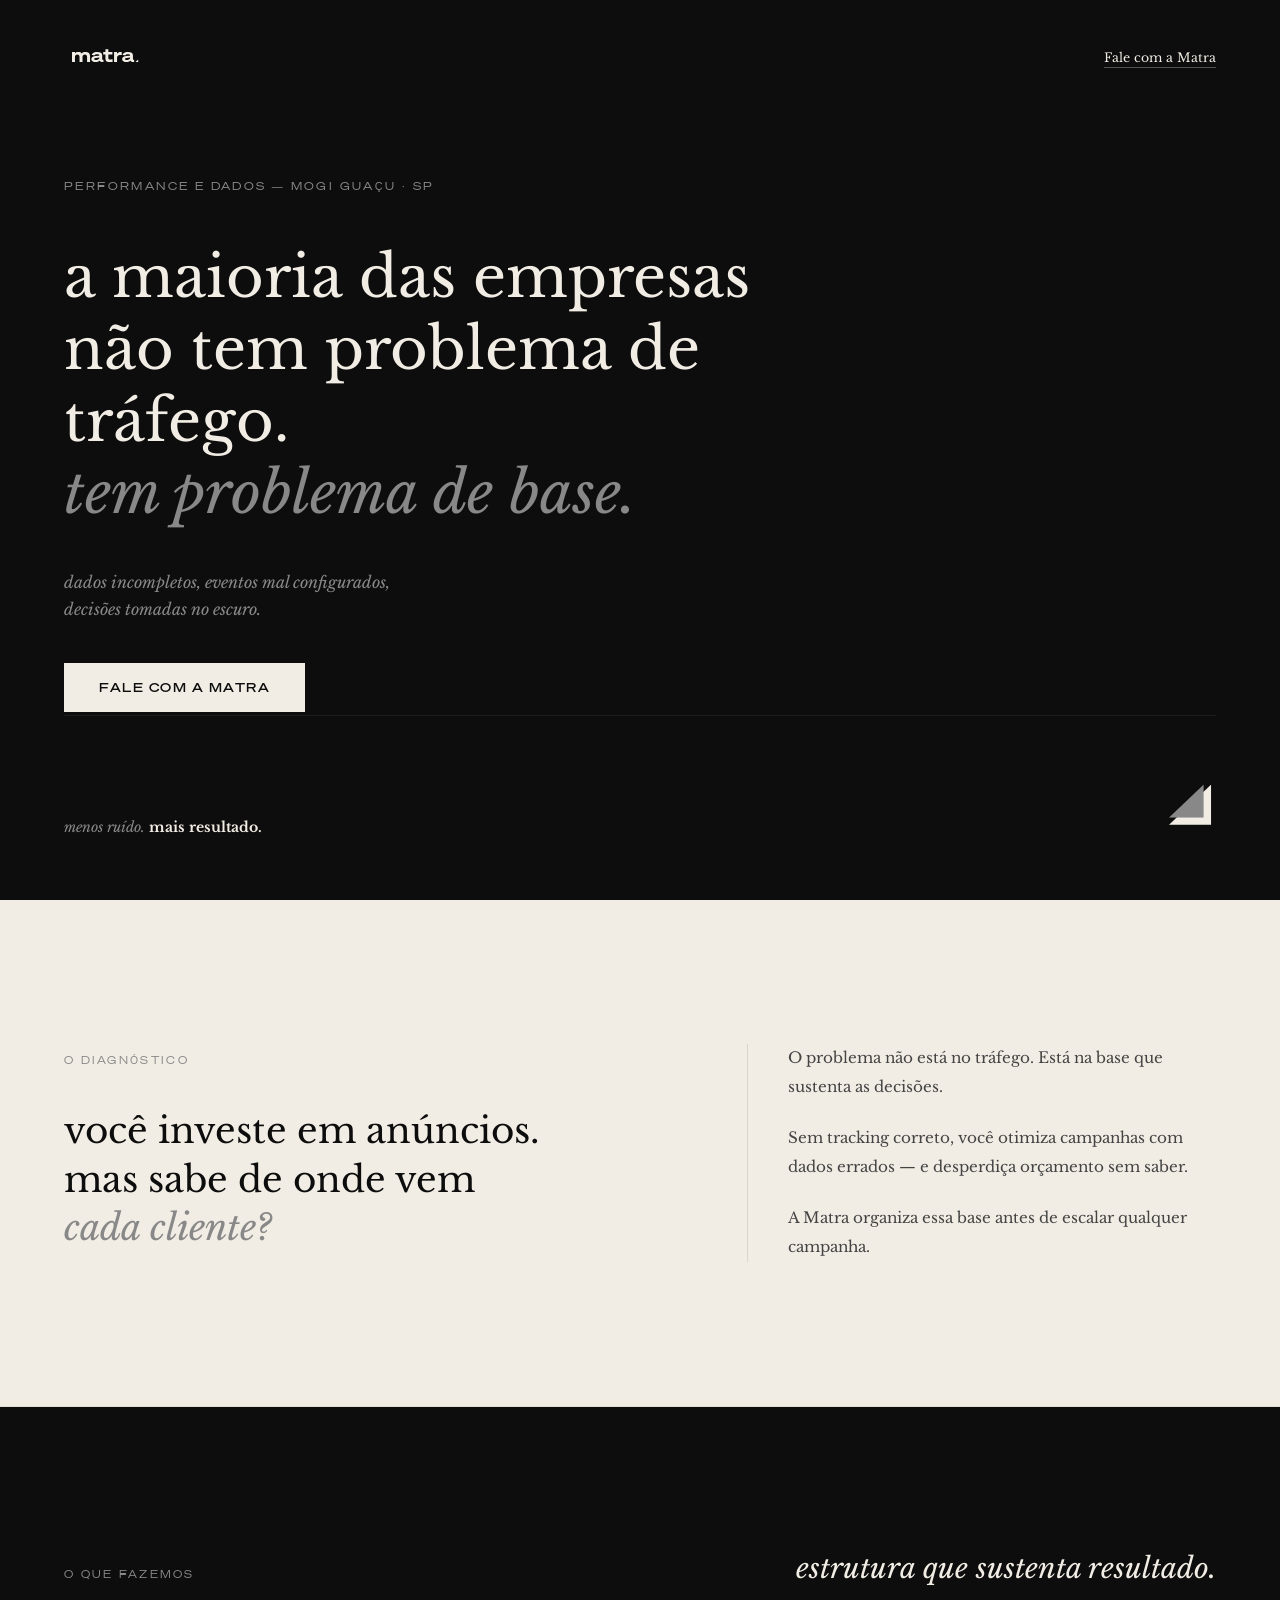
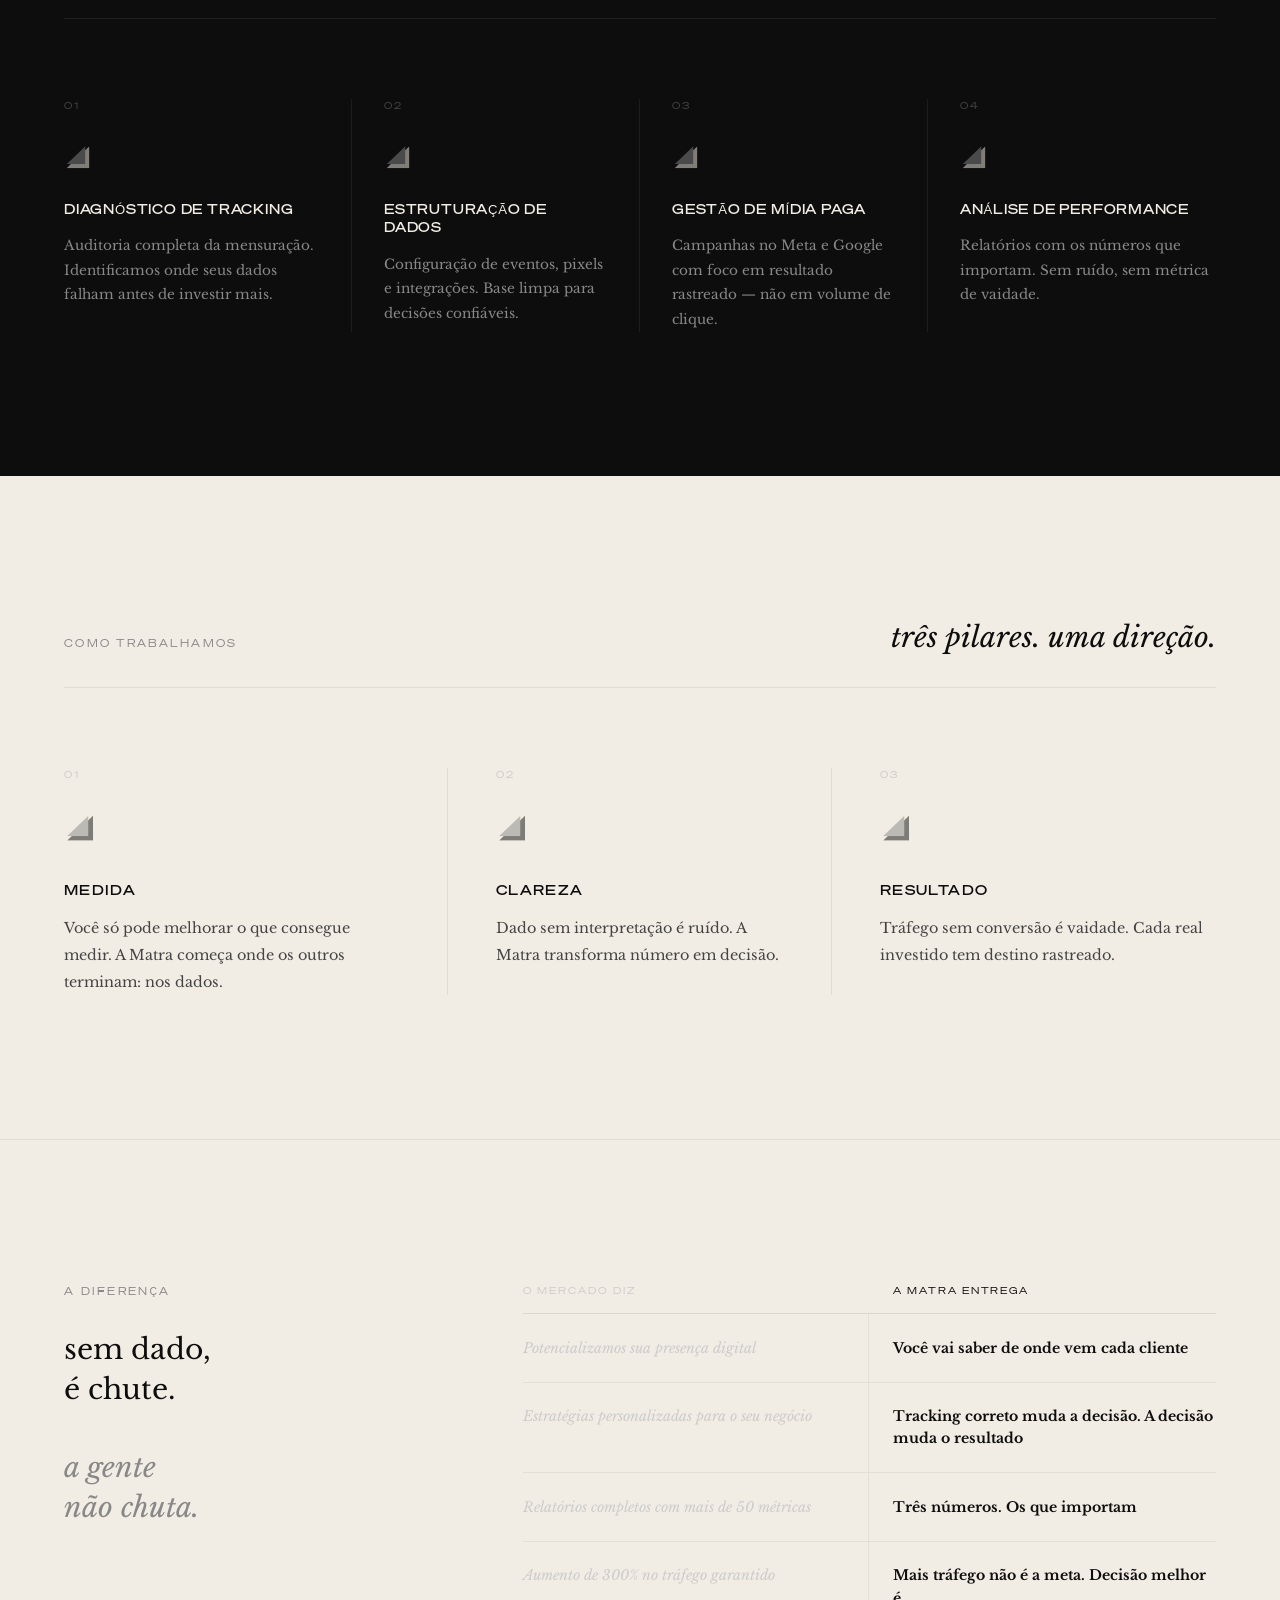
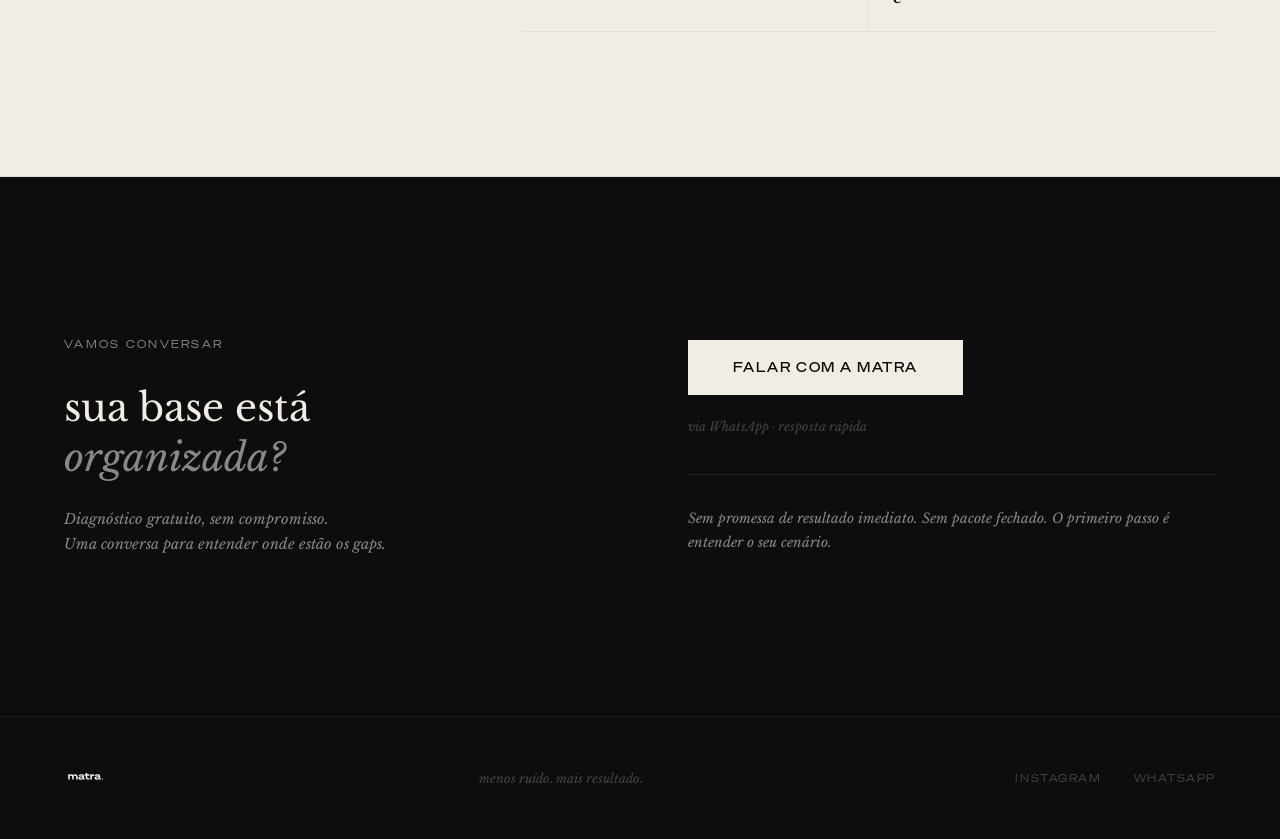
==== index.html @ f899765d "Rename matra-lp.html to index.html" ====
<!DOCTYPE html>
<html lang="pt-BR">
<head>
<meta charset="UTF-8">
<meta name="viewport" content="width=device-width, initial-scale=1.0">
<title>Matra — menos ruído. mais resultado.</title>
<link href="https://fonts.googleapis.com/css2?family=Libre+Baskerville:ital,wght@0,400;0,700;1,400&display=swap" rel="stylesheet">
<style>
@font-face { font-family:'SohneBreit'; src:url('[data-uri]') format('opentype'); font-weight:300; font-style:normal }
@font-face { font-family:'SohneBreit'; src:url('[data-uri]') format('opentype'); font-weight:300; font-style:italic }
@font-face { font-family:'SohneBreit'; src:url('[data-uri]') format('opentype'); font-weight:500; font-style:normal }
@font-face { font-family:'SohneBreit'; src:url('[data-uri]') format('opentype'); font-weight:600; font-style:normal }
:root { --preto:#0d0d0d; --offwhite:#f2ede4; --cinza:#888888; --cinza-claro:#cccccc; --cinza-escuro:#444444 }
*,*::before,*::after{margin:0;padding:0;box-sizing:border-box}
html{scroll-behavior:smooth}
body{background:var(--offwhite);color:var(--preto);font-family:'Libre Baskerville',Georgia,serif;overflow-x:hidden}
nav{position:fixed;top:0;left:0;right:0;z-index:100;display:flex;justify-content:space-between;align-items:center;padding:1.2rem 4rem;background:var(--preto)}
.nav-logo svg{height:80px;width:auto;display:block}
.nav-cta{font-family:'Libre Baskerville',serif;font-size:.78rem;color:var(--offwhite);text-decoration:none;border-bottom:1px solid rgba(242,237,228,.3);padding-bottom:2px;transition:border-color .3s}
.nav-cta:hover{border-color:var(--offwhite)}
.hero{min-height:100vh;background:var(--preto);display:grid;grid-template-rows:1fr auto;padding:11rem 4rem 4rem;overflow:hidden}
.hero-content{display:flex;flex-direction:column;justify-content:center;max-width:780px}
.hero-eyebrow{font-family:'SohneBreit',sans-serif;font-weight:300;font-size:.68rem;letter-spacing:.22em;text-transform:uppercase;color:var(--cinza);margin-bottom:3rem;opacity:0;animation:fadeUp .7s ease forwards .2s}
.hero-headline{font-family:'Libre Baskerville',serif;font-size:clamp(2.2rem,4.5vw,3.8rem);font-weight:400;color:var(--offwhite);line-height:1.25;margin-bottom:2.5rem;opacity:0;animation:fadeUp .7s ease forwards .35s}
.hero-headline em{font-style:italic;color:var(--cinza)}
.hero-sub{font-family:'Libre Baskerville',serif;font-size:1rem;font-style:italic;color:var(--cinza);line-height:1.7;max-width:480px;opacity:0;animation:fadeUp .7s ease forwards .5s}
.hero-bottom{display:flex;justify-content:space-between;align-items:flex-end;padding-top:4rem;border-top:1px solid rgba(242,237,228,.08);opacity:0;animation:fadeUp .7s ease forwards .65s}
.hero-slogan{font-family:'Libre Baskerville',serif;font-size:.88rem;color:var(--cinza);font-style:italic}
.hero-slogan strong{color:var(--offwhite);font-style:normal}
.hero-icone{width:52px;height:auto}
.hero-icone svg{width:100%;height:auto}
.problema{padding:9rem 4rem;display:grid;grid-template-columns:5fr 4fr;gap:6rem;align-items:center;border-bottom:1px solid rgba(13,13,13,.08)}
.problema-label{font-family:'SohneBreit',sans-serif;font-weight:300;font-size:.65rem;letter-spacing:.22em;text-transform:uppercase;color:var(--cinza);margin-bottom:2.5rem;display:block}
.problema-headline{font-size:clamp(1.6rem,2.8vw,2.4rem);font-weight:400;line-height:1.35;color:var(--preto)}
.problema-headline em{font-style:italic;color:var(--cinza)}
.problema-direita{padding-left:2.5rem;border-left:1px solid rgba(13,13,13,.1)}
.problema-direita p{font-size:.95rem;line-height:1.9;color:var(--cinza-escuro);margin-bottom:1.4rem}
.problema-direita p:last-child{margin-bottom:0}
.servicos{background:var(--preto);padding:9rem 4rem}
.servicos-header{display:flex;justify-content:space-between;align-items:baseline;margin-bottom:5rem;padding-bottom:2rem;border-bottom:1px solid rgba(242,237,228,.08)}
.servicos-label{font-family:'SohneBreit',sans-serif;font-weight:300;font-size:.65rem;letter-spacing:.22em;text-transform:uppercase;color:var(--cinza)}
.servicos-titulo{font-family:'Libre Baskerville',serif;font-size:clamp(1.4rem,2.2vw,2rem);font-weight:400;font-style:italic;color:var(--offwhite)}
.servicos-grid{display:grid;grid-template-columns:repeat(4,1fr)}
.servico{padding:0 2rem 0 0;border-right:1px solid rgba(242,237,228,.07)}
.servico:last-child{border-right:none;padding-right:0}
.servico:not(:first-child){padding-left:2rem}
.servico-num{font-family:'SohneBreit',sans-serif;font-weight:300;font-size:.6rem;letter-spacing:.2em;color:var(--cinza-escuro);display:block;margin-bottom:2rem}
.servico-icone{width:28px;height:auto;margin-bottom:1.5rem;opacity:.5}
.servico-icone svg{width:100%;height:auto}
.servico-nome{font-family:'SohneBreit',sans-serif;font-weight:500;font-size:.82rem;letter-spacing:.06em;text-transform:uppercase;color:var(--offwhite);margin-bottom:1rem;line-height:1.4}
.servico-desc{font-family:'Libre Baskerville',serif;font-size:.85rem;line-height:1.8;color:var(--cinza)}
.pilares{padding:9rem 4rem;border-bottom:1px solid rgba(13,13,13,.08)}
.pilares-header{display:flex;justify-content:space-between;align-items:baseline;margin-bottom:5rem;padding-bottom:2rem;border-bottom:1px solid rgba(13,13,13,.08)}
.pilares-label{font-family:'SohneBreit',sans-serif;font-weight:300;font-size:.65rem;letter-spacing:.22em;text-transform:uppercase;color:var(--cinza)}
.pilares-titulo{font-family:'Libre Baskerville',serif;font-size:clamp(1.4rem,2.2vw,2rem);font-weight:400;font-style:italic;color:var(--preto)}
.pilares-grid{display:grid;grid-template-columns:repeat(3,1fr)}
.pilar{padding:0 3rem 0 0;border-right:1px solid rgba(13,13,13,.08)}
.pilar:last-child{border-right:none;padding-right:0}
.pilar:not(:first-child){padding-left:3rem}
.pilar-num{font-family:'SohneBreit',sans-serif;font-weight:300;font-size:.6rem;letter-spacing:.2em;color:var(--cinza-claro);display:block;margin-bottom:2rem}
.pilar-icone{width:32px;height:auto;margin-bottom:2rem;opacity:.5}
.pilar-icone svg{width:100%;height:auto}
.pilar-nome{font-family:'SohneBreit',sans-serif;font-weight:500;font-size:.85rem;letter-spacing:.1em;text-transform:uppercase;color:var(--preto);margin-bottom:1rem}
.pilar-desc{font-size:.9rem;line-height:1.85;color:var(--cinza-escuro)}
.diferencial{padding:9rem 4rem;display:grid;grid-template-columns:1fr 2fr;gap:7rem;align-items:start;border-bottom:1px solid rgba(13,13,13,.08)}
.diferencial-left{position:sticky;top:8rem}
.diferencial-label{font-family:'SohneBreit',sans-serif;font-weight:300;font-size:.65rem;letter-spacing:.22em;text-transform:uppercase;color:var(--cinza);margin-bottom:2rem;display:block}
.diferencial-titulo{font-size:clamp(1.4rem,2.2vw,2rem);font-weight:400;line-height:1.4;color:var(--preto)}
.diferencial-titulo em{font-style:italic;color:var(--cinza)}
.comparacao{display:flex;flex-direction:column}
.comp-header-row{display:grid;grid-template-columns:1fr 1fr;padding-bottom:1rem;border-bottom:1px solid rgba(13,13,13,.1)}
.comp-col-label{font-family:'SohneBreit',sans-serif;font-weight:300;font-size:.6rem;letter-spacing:.2em;text-transform:uppercase;padding-right:1.5rem}
.comp-col-label.nao{color:var(--cinza-claro)}
.comp-col-label.sim{color:var(--preto);padding-left:1.5rem;padding-right:0}
.comp-item{display:grid;grid-template-columns:1fr 1fr;border-bottom:1px solid rgba(13,13,13,.06)}
.comp-nao{padding:1.4rem 1.5rem 1.4rem 0;border-right:1px solid rgba(13,13,13,.06)}
.comp-sim{padding:1.4rem 0 1.4rem 1.5rem}
.comp-nao p{font-size:.88rem;line-height:1.6;color:var(--cinza-claro);font-style:italic}
.comp-sim p{font-size:.88rem;line-height:1.6;color:var(--preto);font-weight:700}
.cta{background:var(--preto);padding:10rem 4rem;display:grid;grid-template-columns:1fr 1fr;gap:6rem;align-items:center}
.cta-label{font-family:'SohneBreit',sans-serif;font-weight:300;font-size:.65rem;letter-spacing:.22em;text-transform:uppercase;color:var(--cinza);margin-bottom:2rem;display:block}
.cta-headline{font-size:clamp(1.8rem,3vw,2.8rem);font-weight:400;line-height:1.3;color:var(--offwhite);margin-bottom:1.5rem}
.cta-headline em{font-style:italic;color:var(--cinza)}
.cta-sub{font-size:.9rem;color:var(--cinza);font-style:italic;line-height:1.7}
.cta-right{display:flex;flex-direction:column;align-items:flex-start;gap:1.5rem}
.cta-btn{display:inline-block;background:var(--offwhite);color:var(--preto);font-family:'SohneBreit',sans-serif;font-weight:500;font-size:.8rem;letter-spacing:.12em;text-transform:uppercase;text-decoration:none;padding:1.2rem 2.8rem;transition:background .3s,color .3s,outline .3s}
.cta-btn:hover{background:transparent;color:var(--offwhite);outline:1px solid var(--offwhite)}
.cta-nota{font-size:.78rem;color:var(--cinza-escuro);font-style:italic}
.cta-diagnostico{margin-top:1rem;padding-top:2rem;border-top:1px solid rgba(242,237,228,.08)}
.cta-diagnostico p{font-size:.85rem;color:var(--cinza);line-height:1.7;font-style:italic}
footer{background:var(--preto);padding:2.5rem 4rem;display:flex;justify-content:space-between;align-items:center;border-top:1px solid rgba(242,237,228,.06)}
.footer-logo svg{height:42px;width:auto;display:block}
.footer-slogan{font-family:'Libre Baskerville',serif;font-size:.78rem;color:var(--cinza-escuro);font-style:italic}
.footer-links{display:flex;gap:2rem}
.footer-links a{font-family:'SohneBreit',sans-serif;font-weight:300;font-size:.65rem;letter-spacing:.15em;text-transform:uppercase;color:var(--cinza-escuro);text-decoration:none;transition:color .3s}
.footer-links a:hover{color:var(--offwhite)}

.hero-cta{display:inline-block;align-self:flex-start;margin-top:2.5rem;background:var(--offwhite);color:var(--preto);font-family:'SohneBreit',sans-serif;font-weight:500;font-size:.78rem;letter-spacing:.12em;text-transform:uppercase;text-decoration:none;padding:1rem 2.2rem;transition:background .3s,color .3s,outline .3s;opacity:0;animation:fadeUp .7s ease forwards .6s;width:auto}
.hero-cta:hover{background:transparent;color:var(--offwhite);outline:1px solid var(--offwhite)}
@keyframes fadeUp{from{opacity:0;transform:translateY(16px)}to{opacity:1;transform:translateY(0)}}
.reveal{opacity:0;transform:translateY(20px);transition:opacity .65s ease,transform .65s ease}
.reveal.visible{opacity:1;transform:translateY(0)}
@media(max-width:900px){
  nav{padding:1.4rem 1.5rem}
  .nav-logo svg{height:22px}
  .hero{padding:7rem 1.5rem 3rem}
  .hero-bottom{flex-direction:column;gap:1.5rem;align-items:flex-start}
  .problema{grid-template-columns:1fr;padding:5rem 1.5rem;gap:3rem}
  .problema-direita{padding-left:1.5rem}
  .servicos{padding:5rem 1.5rem}
  .servicos-header{flex-direction:column;gap:1rem}
  .servicos-grid{grid-template-columns:1fr}
  .servico{border-right:none;border-bottom:1px solid rgba(242,237,228,.07);padding:2rem 0}
  .servico:not(:first-child){padding-left:0}
  .servico:last-child{border-bottom:none}
  .pilares{padding:5rem 1.5rem}
  .pilares-header{flex-direction:column;gap:1rem}
  .pilares-grid{grid-template-columns:1fr}
  .pilar{border-right:none;border-bottom:1px solid rgba(13,13,13,.08);padding:2rem 0}
  .pilar:not(:first-child){padding-left:0}
  .pilar:last-child{border-bottom:none}
  .diferencial{grid-template-columns:1fr;padding:5rem 1.5rem;gap:3rem}
  .diferencial-left{position:static}
  .cta{grid-template-columns:1fr;padding:5rem 1.5rem;gap:3rem}
  .cta-right{align-items:stretch}
  .cta-btn{text-align:center}
  footer{flex-direction:column;gap:1.5rem;padding:2rem 1.5rem;text-align:center}
  .footer-links{justify-content:center}
}
</style>
</head>
<body>

<nav>
  <a href="#" class="nav-logo"><svg xmlns="http://www.w3.org/2000/svg" xmlns:xlink="http://www.w3.org/1999/xlink" width="500" zoomAndPan="magnify" viewBox="0 0 375 374.999991" height="500" preserveAspectRatio="xMidYMid meet" version="1.0"><defs><g/><clipPath id="325ab477de"><rect x="0" width="299" y="0" height="118"/></clipPath><clipPath id="0999985724"><path d="M 334.136719 188.25 L 349 188.25 L 349 202.5 L 334.136719 202.5 Z M 334.136719 188.25 " clip-rule="nonzero"/></clipPath></defs><g transform="matrix(1, 0, 0, 1, 32, 110)"><g clip-path="url(#325ab477de)"><g fill="#f2ede4" fill-opacity="1"><g transform="translate(1.12671, 91.124815)"><g><path d="M 4.28125 0 L 4.28125 -46.015625 L 18.25 -46.015625 L 18.25 -40.515625 C 20 -42.429688 22.164062 -43.984375 24.75 -45.171875 C 27.34375 -46.367188 30.414062 -46.96875 33.96875 -46.96875 C 37.394531 -46.96875 40.519531 -46.285156 43.34375 -44.921875 C 46.164062 -43.554688 48.394531 -41.59375 50.03125 -39.03125 C 52.070312 -41.300781 54.570312 -43.191406 57.53125 -44.703125 C 60.5 -46.210938 64.109375 -46.96875 68.359375 -46.96875 C 74.828125 -46.96875 79.878906 -45.085938 83.515625 -41.328125 C 87.148438 -37.578125 88.96875 -32.445312 88.96875 -25.9375 L 88.96875 0 L 75 0 L 75 -22.53125 C 75 -26.3125 74.171875 -29.265625 72.515625 -31.390625 C 70.859375 -33.515625 68.28125 -34.578125 64.78125 -34.578125 C 61.113281 -34.578125 58.332031 -33.515625 56.4375 -31.390625 C 54.550781 -29.265625 53.609375 -26.28125 53.609375 -22.4375 L 53.609375 0 L 39.640625 0 L 39.640625 -22.53125 C 39.640625 -26.3125 38.804688 -29.265625 37.140625 -31.390625 C 35.484375 -33.515625 32.910156 -34.578125 29.421875 -34.578125 C 25.753906 -34.578125 22.972656 -33.515625 21.078125 -31.390625 C 19.191406 -29.265625 18.25 -26.28125 18.25 -22.4375 L 18.25 0 Z M 4.28125 0 "/></g></g></g><g fill="#f2ede4" fill-opacity="1"><g transform="translate(94.637956, 91.124815)"><g><path d="M 21.125 0.953125 C 17.34375 0.953125 13.984375 0.398438 11.046875 -0.703125 C 8.109375 -1.804688 5.804688 -3.421875 4.140625 -5.546875 C 2.484375 -7.671875 1.65625 -10.242188 1.65625 -13.265625 C 1.65625 -16.296875 2.46875 -18.816406 4.09375 -20.828125 C 5.726562 -22.835938 7.957031 -24.40625 10.78125 -25.53125 C 13.601562 -26.664062 16.820312 -27.410156 20.4375 -27.765625 L 38.765625 -29.421875 L 38.765625 -29.6875 C 38.765625 -31.4375 37.960938 -32.921875 36.359375 -34.140625 C 34.765625 -35.359375 32.101562 -35.96875 28.375 -35.96875 C 25.226562 -35.96875 22.535156 -35.382812 20.296875 -34.21875 C 18.054688 -33.0625 16.585938 -31.582031 15.890625 -29.78125 L 3.3125 -33.171875 C 4.300781 -35.972656 6.003906 -38.40625 8.421875 -40.46875 C 10.835938 -42.53125 13.820312 -44.128906 17.375 -45.265625 C 20.925781 -46.398438 24.796875 -46.96875 28.984375 -46.96875 C 36.316406 -46.96875 42.035156 -45.515625 46.140625 -42.609375 C 50.242188 -39.703125 52.296875 -35.363281 52.296875 -29.59375 L 52.296875 -12.828125 C 52.296875 -11.609375 52.671875 -10.75 53.421875 -10.25 C 54.179688 -9.757812 55.785156 -9.773438 58.234375 -10.296875 L 58.234375 0 C 53.109375 0.925781 49.09375 0.851562 46.1875 -0.21875 C 43.28125 -1.289062 41.242188 -2.90625 40.078125 -5.0625 C 37.984375 -3.257812 35.316406 -1.804688 32.078125 -0.703125 C 28.847656 0.398438 25.195312 0.953125 21.125 0.953125 Z M 38.765625 -17.640625 L 38.765625 -20.078125 L 22.4375 -18.421875 C 20.050781 -18.191406 18.242188 -17.738281 17.015625 -17.0625 C 15.796875 -16.394531 15.1875 -15.304688 15.1875 -13.796875 C 15.1875 -12.335938 15.925781 -11.210938 17.40625 -10.421875 C 18.894531 -9.640625 20.976562 -9.25 23.65625 -9.25 C 26.039062 -9.25 28.394531 -9.582031 30.71875 -10.25 C 33.050781 -10.925781 34.972656 -11.890625 36.484375 -13.140625 C 38.003906 -14.390625 38.765625 -15.890625 38.765625 -17.640625 Z M 38.765625 -17.640625 "/></g></g></g><g fill="#f2ede4" fill-opacity="1"><g transform="translate(151.827353, 91.124815)"><g><path d="M 10.390625 -14.9375 L 10.390625 -34.484375 L -0.09375 -34.484375 L -0.09375 -46.015625 L 10.390625 -46.015625 L 10.390625 -58.765625 L 24.09375 -58.765625 L 24.09375 -46.015625 L 43.21875 -46.015625 L 43.21875 -34.484375 L 24.09375 -34.484375 L 24.09375 -18.078125 C 24.09375 -15.566406 24.804688 -13.800781 26.234375 -12.78125 C 27.660156 -11.769531 29.828125 -11.265625 32.734375 -11.265625 C 34.546875 -11.265625 36.28125 -11.453125 37.9375 -11.828125 C 39.59375 -12.203125 41.179688 -12.65625 42.703125 -13.1875 L 45.234375 -2.09375 C 43.253906 -1.332031 40.878906 -0.675781 38.109375 -0.125 C 35.347656 0.425781 32.335938 0.703125 29.078125 0.703125 C 25.640625 0.703125 22.492188 0.179688 19.640625 -0.859375 C 16.785156 -1.910156 14.53125 -3.585938 12.875 -5.890625 C 11.21875 -8.191406 10.390625 -11.207031 10.390625 -14.9375 Z M 10.390625 -14.9375 "/></g></g></g><g fill="#f2ede4" fill-opacity="1"><g transform="translate(198.36471, 91.124815)"><g><path d="M 40.34375 -45.75 L 40.34375 -32.21875 C 39.289062 -32.394531 38.398438 -32.539062 37.671875 -32.65625 C 36.941406 -32.769531 35.96875 -32.828125 34.75 -32.828125 C 31.550781 -32.828125 28.695312 -32.359375 26.1875 -31.421875 C 23.6875 -30.492188 21.738281 -29 20.34375 -26.9375 C 18.945312 -24.875 18.25 -22.125 18.25 -18.6875 L 18.25 0 L 4.28125 0 L 4.28125 -46.015625 L 18.25 -46.015625 L 18.25 -38.0625 C 20.28125 -40.976562 22.691406 -43.078125 25.484375 -44.359375 C 28.285156 -45.640625 31.550781 -46.28125 35.28125 -46.28125 C 36.320312 -46.28125 37.25 -46.21875 38.0625 -46.09375 C 38.882812 -45.976562 39.644531 -45.863281 40.34375 -45.75 Z M 40.34375 -45.75 "/></g></g></g><g fill="#f2ede4" fill-opacity="1"><g transform="translate(238.964825, 91.124815)"><g><path d="M 21.125 0.953125 C 17.34375 0.953125 13.984375 0.398438 11.046875 -0.703125 C 8.109375 -1.804688 5.804688 -3.421875 4.140625 -5.546875 C 2.484375 -7.671875 1.65625 -10.242188 1.65625 -13.265625 C 1.65625 -16.296875 2.46875 -18.816406 4.09375 -20.828125 C 5.726562 -22.835938 7.957031 -24.40625 10.78125 -25.53125 C 13.601562 -26.664062 16.820312 -27.410156 20.4375 -27.765625 L 38.765625 -29.421875 L 38.765625 -29.6875 C 38.765625 -31.4375 37.960938 -32.921875 36.359375 -34.140625 C 34.765625 -35.359375 32.101562 -35.96875 28.375 -35.96875 C 25.226562 -35.96875 22.535156 -35.382812 20.296875 -34.21875 C 18.054688 -33.0625 16.585938 -31.582031 15.890625 -29.78125 L 3.3125 -33.171875 C 4.300781 -35.972656 6.003906 -38.40625 8.421875 -40.46875 C 10.835938 -42.53125 13.820312 -44.128906 17.375 -45.265625 C 20.925781 -46.398438 24.796875 -46.96875 28.984375 -46.96875 C 36.316406 -46.96875 42.035156 -45.515625 46.140625 -42.609375 C 50.242188 -39.703125 52.296875 -35.363281 52.296875 -29.59375 L 52.296875 -12.828125 C 52.296875 -11.609375 52.671875 -10.75 53.421875 -10.25 C 54.179688 -9.757812 55.785156 -9.773438 58.234375 -10.296875 L 58.234375 0 C 53.109375 0.925781 49.09375 0.851562 46.1875 -0.21875 C 43.28125 -1.289062 41.242188 -2.90625 40.078125 -5.0625 C 37.984375 -3.257812 35.316406 -1.804688 32.078125 -0.703125 C 28.847656 0.398438 25.195312 0.953125 21.125 0.953125 Z M 38.765625 -17.640625 L 38.765625 -20.078125 L 22.4375 -18.421875 C 20.050781 -18.191406 18.242188 -17.738281 17.015625 -17.0625 C 15.796875 -16.394531 15.1875 -15.304688 15.1875 -13.796875 C 15.1875 -12.335938 15.925781 -11.210938 17.40625 -10.421875 C 18.894531 -9.640625 20.976562 -9.25 23.65625 -9.25 C 26.039062 -9.25 28.394531 -9.582031 30.71875 -10.25 C 33.050781 -10.925781 34.972656 -11.890625 36.484375 -13.140625 C 38.003906 -14.390625 38.765625 -15.890625 38.765625 -17.640625 Z M 38.765625 -17.640625 "/></g></g></g></g></g><g clip-path="url(#0999985724)"><path fill="#f2ede4" d="M 348.839844 188.253906 L 348.839844 202.320312 L 334.136719 202.320312 " fill-opacity="1" fill-rule="nonzero"/></g></svg></a>
  <a href="#contato" class="nav-cta">Fale com a Matra</a>
</nav>

<section class="hero">
  <div class="hero-content">
    <p class="hero-eyebrow">Performance e dados — Mogi Guaçu · SP</p>
    <h1 class="hero-headline">
      a maioria das empresas<br>
      não tem problema de tráfego.<br>
      <em>tem problema de base.</em>
    </h1>
    <p class="hero-sub">dados incompletos, eventos mal configurados,<br>decisões tomadas no escuro.</p>
    <a href="#contato" class="hero-cta">Fale com a Matra</a>
  </div>
  <div class="hero-bottom">
    <p class="hero-slogan">menos ruído. <strong>mais resultado.</strong></p>
    <div class="hero-icone"><svg xmlns="http://www.w3.org/2000/svg" xmlns:xlink="http://www.w3.org/1999/xlink" width="500" zoomAndPan="magnify" viewBox="0 0 375 374.999991" height="500" preserveAspectRatio="xMidYMid meet" version="1.0"><defs><clipPath id="18575fb44c"><path d="M 0.722656 0.566406 L 306.390625 0.566406 L 306.390625 292.507812 L 0.722656 292.507812 Z M 0.722656 0.566406 " clip-rule="nonzero"/></clipPath><clipPath id="d22c02f106"><path d="M 0.722656 0.566406 L 253 0.566406 L 253 241.257812 L 0.722656 241.257812 Z M 0.722656 0.566406 " clip-rule="nonzero"/></clipPath><clipPath id="5d40cb3705"><rect x="0" width="307" y="0" height="293"/></clipPath></defs><g transform="matrix(1, 0, 0, 1, 34, 31)"><g clip-path="url(#5d40cb3705)"><g clip-path="url(#18575fb44c)"><path fill="#f2ede4" d="M 306.253906 0.570312 L 306.253906 292.789062 L 0.722656 292.789062 " fill-opacity="1" fill-rule="nonzero"/></g><g clip-path="url(#d22c02f106)"><path fill="#888888" d="M 252.835938 0.578125 L 252.835938 241.703125 L 0.722656 241.703125 " fill-opacity="1" fill-rule="nonzero"/></g></g></g></svg></div>
  </div>
</section>

<section class="problema">
  <div class="reveal">
    <span class="problema-label">O diagnóstico</span>
    <h2 class="problema-headline">você investe em anúncios.<br>mas sabe de onde vem<br><em>cada cliente?</em></h2>
  </div>
  <div class="problema-direita reveal">
    <p>O problema não está no tráfego. Está na base que sustenta as decisões.</p>
    <p>Sem tracking correto, você otimiza campanhas com dados errados — e desperdiça orçamento sem saber.</p>
    <p>A Matra organiza essa base antes de escalar qualquer campanha.</p>
  </div>
</section>

<section class="servicos">
  <div class="servicos-header reveal">
    <span class="servicos-label">O que fazemos</span>
    <h2 class="servicos-titulo">estrutura que sustenta resultado.</h2>
  </div>
  <div class="servicos-grid">
    <div class="servico reveal">
      <span class="servico-num">01</span>
      <div class="servico-icone"><svg xmlns="http://www.w3.org/2000/svg" xmlns:xlink="http://www.w3.org/1999/xlink" width="500" zoomAndPan="magnify" viewBox="0 0 375 374.999991" height="500" preserveAspectRatio="xMidYMid meet" version="1.0"><defs><clipPath id="18575fb44c"><path d="M 0.722656 0.566406 L 306.390625 0.566406 L 306.390625 292.507812 L 0.722656 292.507812 Z M 0.722656 0.566406 " clip-rule="nonzero"/></clipPath><clipPath id="d22c02f106"><path d="M 0.722656 0.566406 L 253 0.566406 L 253 241.257812 L 0.722656 241.257812 Z M 0.722656 0.566406 " clip-rule="nonzero"/></clipPath><clipPath id="5d40cb3705"><rect x="0" width="307" y="0" height="293"/></clipPath></defs><g transform="matrix(1, 0, 0, 1, 34, 31)"><g clip-path="url(#5d40cb3705)"><g clip-path="url(#18575fb44c)"><path fill="#f2ede4" d="M 306.253906 0.570312 L 306.253906 292.789062 L 0.722656 292.789062 " fill-opacity="1" fill-rule="nonzero"/></g><g clip-path="url(#d22c02f106)"><path fill="#888888" d="M 252.835938 0.578125 L 252.835938 241.703125 L 0.722656 241.703125 " fill-opacity="1" fill-rule="nonzero"/></g></g></g></svg></div>
      <h3 class="servico-nome">Diagnóstico de tracking</h3>
      <p class="servico-desc">Auditoria completa da mensuração. Identificamos onde seus dados falham antes de investir mais.</p>
    </div>
    <div class="servico reveal">
      <span class="servico-num">02</span>
      <div class="servico-icone"><svg xmlns="http://www.w3.org/2000/svg" xmlns:xlink="http://www.w3.org/1999/xlink" width="500" zoomAndPan="magnify" viewBox="0 0 375 374.999991" height="500" preserveAspectRatio="xMidYMid meet" version="1.0"><defs><clipPath id="18575fb44c"><path d="M 0.722656 0.566406 L 306.390625 0.566406 L 306.390625 292.507812 L 0.722656 292.507812 Z M 0.722656 0.566406 " clip-rule="nonzero"/></clipPath><clipPath id="d22c02f106"><path d="M 0.722656 0.566406 L 253 0.566406 L 253 241.257812 L 0.722656 241.257812 Z M 0.722656 0.566406 " clip-rule="nonzero"/></clipPath><clipPath id="5d40cb3705"><rect x="0" width="307" y="0" height="293"/></clipPath></defs><g transform="matrix(1, 0, 0, 1, 34, 31)"><g clip-path="url(#5d40cb3705)"><g clip-path="url(#18575fb44c)"><path fill="#f2ede4" d="M 306.253906 0.570312 L 306.253906 292.789062 L 0.722656 292.789062 " fill-opacity="1" fill-rule="nonzero"/></g><g clip-path="url(#d22c02f106)"><path fill="#888888" d="M 252.835938 0.578125 L 252.835938 241.703125 L 0.722656 241.703125 " fill-opacity="1" fill-rule="nonzero"/></g></g></g></svg></div>
      <h3 class="servico-nome">Estruturação de dados</h3>
      <p class="servico-desc">Configuração de eventos, pixels e integrações. Base limpa para decisões confiáveis.</p>
    </div>
    <div class="servico reveal">
      <span class="servico-num">03</span>
      <div class="servico-icone"><svg xmlns="http://www.w3.org/2000/svg" xmlns:xlink="http://www.w3.org/1999/xlink" width="500" zoomAndPan="magnify" viewBox="0 0 375 374.999991" height="500" preserveAspectRatio="xMidYMid meet" version="1.0"><defs><clipPath id="18575fb44c"><path d="M 0.722656 0.566406 L 306.390625 0.566406 L 306.390625 292.507812 L 0.722656 292.507812 Z M 0.722656 0.566406 " clip-rule="nonzero"/></clipPath><clipPath id="d22c02f106"><path d="M 0.722656 0.566406 L 253 0.566406 L 253 241.257812 L 0.722656 241.257812 Z M 0.722656 0.566406 " clip-rule="nonzero"/></clipPath><clipPath id="5d40cb3705"><rect x="0" width="307" y="0" height="293"/></clipPath></defs><g transform="matrix(1, 0, 0, 1, 34, 31)"><g clip-path="url(#5d40cb3705)"><g clip-path="url(#18575fb44c)"><path fill="#f2ede4" d="M 306.253906 0.570312 L 306.253906 292.789062 L 0.722656 292.789062 " fill-opacity="1" fill-rule="nonzero"/></g><g clip-path="url(#d22c02f106)"><path fill="#888888" d="M 252.835938 0.578125 L 252.835938 241.703125 L 0.722656 241.703125 " fill-opacity="1" fill-rule="nonzero"/></g></g></g></svg></div>
      <h3 class="servico-nome">Gestão de mídia paga</h3>
      <p class="servico-desc">Campanhas no Meta e Google com foco em resultado rastreado — não em volume de clique.</p>
    </div>
    <div class="servico reveal">
      <span class="servico-num">04</span>
      <div class="servico-icone"><svg xmlns="http://www.w3.org/2000/svg" xmlns:xlink="http://www.w3.org/1999/xlink" width="500" zoomAndPan="magnify" viewBox="0 0 375 374.999991" height="500" preserveAspectRatio="xMidYMid meet" version="1.0"><defs><clipPath id="18575fb44c"><path d="M 0.722656 0.566406 L 306.390625 0.566406 L 306.390625 292.507812 L 0.722656 292.507812 Z M 0.722656 0.566406 " clip-rule="nonzero"/></clipPath><clipPath id="d22c02f106"><path d="M 0.722656 0.566406 L 253 0.566406 L 253 241.257812 L 0.722656 241.257812 Z M 0.722656 0.566406 " clip-rule="nonzero"/></clipPath><clipPath id="5d40cb3705"><rect x="0" width="307" y="0" height="293"/></clipPath></defs><g transform="matrix(1, 0, 0, 1, 34, 31)"><g clip-path="url(#5d40cb3705)"><g clip-path="url(#18575fb44c)"><path fill="#f2ede4" d="M 306.253906 0.570312 L 306.253906 292.789062 L 0.722656 292.789062 " fill-opacity="1" fill-rule="nonzero"/></g><g clip-path="url(#d22c02f106)"><path fill="#888888" d="M 252.835938 0.578125 L 252.835938 241.703125 L 0.722656 241.703125 " fill-opacity="1" fill-rule="nonzero"/></g></g></g></svg></div>
      <h3 class="servico-nome">Análise de performance</h3>
      <p class="servico-desc">Relatórios com os números que importam. Sem ruído, sem métrica de vaidade.</p>
    </div>
  </div>
</section>

<section class="pilares">
  <div class="pilares-header reveal">
    <span class="pilares-label">Como trabalhamos</span>
    <h2 class="pilares-titulo">três pilares. uma direção.</h2>
  </div>
  <div class="pilares-grid">
    <div class="pilar reveal">
      <span class="pilar-num">01</span>
      <div class="pilar-icone"><svg xmlns="http://www.w3.org/2000/svg" xmlns:xlink="http://www.w3.org/1999/xlink" width="500" zoomAndPan="magnify" viewBox="0 0 375 374.999991" height="500" preserveAspectRatio="xMidYMid meet" version="1.0"><defs><clipPath id="ade520058c"><path d="M 0.722656 0.566406 L 306.390625 0.566406 L 306.390625 292.503906 L 0.722656 292.503906 Z M 0.722656 0.566406 " clip-rule="nonzero"/></clipPath><clipPath id="f0622bd559"><path d="M 0.722656 0.566406 L 253 0.566406 L 253 241.257812 L 0.722656 241.257812 Z M 0.722656 0.566406 " clip-rule="nonzero"/></clipPath><clipPath id="875da53e4f"><rect x="0" width="307" y="0" height="293"/></clipPath></defs><g transform="matrix(1, 0, 0, 1, 34, 31)"><g clip-path="url(#875da53e4f)"><g clip-path="url(#ade520058c)"><path fill="#0d0d0d" d="M 306.253906 0.570312 L 306.253906 292.789062 L 0.722656 292.789062 " fill-opacity="1" fill-rule="nonzero"/></g><g clip-path="url(#f0622bd559)"><path fill="#888888" d="M 252.835938 0.578125 L 252.835938 241.703125 L 0.722656 241.703125 " fill-opacity="1" fill-rule="nonzero"/></g></g></g></svg></div>
      <h3 class="pilar-nome">Medida</h3>
      <p class="pilar-desc">Você só pode melhorar o que consegue medir. A Matra começa onde os outros terminam: nos dados.</p>
    </div>
    <div class="pilar reveal">
      <span class="pilar-num">02</span>
      <div class="pilar-icone"><svg xmlns="http://www.w3.org/2000/svg" xmlns:xlink="http://www.w3.org/1999/xlink" width="500" zoomAndPan="magnify" viewBox="0 0 375 374.999991" height="500" preserveAspectRatio="xMidYMid meet" version="1.0"><defs><clipPath id="ade520058c"><path d="M 0.722656 0.566406 L 306.390625 0.566406 L 306.390625 292.503906 L 0.722656 292.503906 Z M 0.722656 0.566406 " clip-rule="nonzero"/></clipPath><clipPath id="f0622bd559"><path d="M 0.722656 0.566406 L 253 0.566406 L 253 241.257812 L 0.722656 241.257812 Z M 0.722656 0.566406 " clip-rule="nonzero"/></clipPath><clipPath id="875da53e4f"><rect x="0" width="307" y="0" height="293"/></clipPath></defs><g transform="matrix(1, 0, 0, 1, 34, 31)"><g clip-path="url(#875da53e4f)"><g clip-path="url(#ade520058c)"><path fill="#0d0d0d" d="M 306.253906 0.570312 L 306.253906 292.789062 L 0.722656 292.789062 " fill-opacity="1" fill-rule="nonzero"/></g><g clip-path="url(#f0622bd559)"><path fill="#888888" d="M 252.835938 0.578125 L 252.835938 241.703125 L 0.722656 241.703125 " fill-opacity="1" fill-rule="nonzero"/></g></g></g></svg></div>
      <h3 class="pilar-nome">Clareza</h3>
      <p class="pilar-desc">Dado sem interpretação é ruído. A Matra transforma número em decisão.</p>
    </div>
    <div class="pilar reveal">
      <span class="pilar-num">03</span>
      <div class="pilar-icone"><svg xmlns="http://www.w3.org/2000/svg" xmlns:xlink="http://www.w3.org/1999/xlink" width="500" zoomAndPan="magnify" viewBox="0 0 375 374.999991" height="500" preserveAspectRatio="xMidYMid meet" version="1.0"><defs><clipPath id="ade520058c"><path d="M 0.722656 0.566406 L 306.390625 0.566406 L 306.390625 292.503906 L 0.722656 292.503906 Z M 0.722656 0.566406 " clip-rule="nonzero"/></clipPath><clipPath id="f0622bd559"><path d="M 0.722656 0.566406 L 253 0.566406 L 253 241.257812 L 0.722656 241.257812 Z M 0.722656 0.566406 " clip-rule="nonzero"/></clipPath><clipPath id="875da53e4f"><rect x="0" width="307" y="0" height="293"/></clipPath></defs><g transform="matrix(1, 0, 0, 1, 34, 31)"><g clip-path="url(#875da53e4f)"><g clip-path="url(#ade520058c)"><path fill="#0d0d0d" d="M 306.253906 0.570312 L 306.253906 292.789062 L 0.722656 292.789062 " fill-opacity="1" fill-rule="nonzero"/></g><g clip-path="url(#f0622bd559)"><path fill="#888888" d="M 252.835938 0.578125 L 252.835938 241.703125 L 0.722656 241.703125 " fill-opacity="1" fill-rule="nonzero"/></g></g></g></svg></div>
      <h3 class="pilar-nome">Resultado</h3>
      <p class="pilar-desc">Tráfego sem conversão é vaidade. Cada real investido tem destino rastreado.</p>
    </div>
  </div>
</section>

<section class="diferencial">
  <div class="diferencial-left reveal">
    <span class="diferencial-label">A diferença</span>
    <h2 class="diferencial-titulo">sem dado,<br>é chute.<br><br><em>a gente<br>não chuta.</em></h2>
  </div>
  <div class="comparacao reveal">
    <div class="comp-header-row">
      <span class="comp-col-label nao">o mercado diz</span>
      <span class="comp-col-label sim">a Matra entrega</span>
    </div>
    <div class="comp-item">
      <div class="comp-nao"><p>Potencializamos sua presença digital</p></div>
      <div class="comp-sim"><p>Você vai saber de onde vem cada cliente</p></div>
    </div>
    <div class="comp-item">
      <div class="comp-nao"><p>Estratégias personalizadas para o seu negócio</p></div>
      <div class="comp-sim"><p>Tracking correto muda a decisão. A decisão muda o resultado</p></div>
    </div>
    <div class="comp-item">
      <div class="comp-nao"><p>Relatórios completos com mais de 50 métricas</p></div>
      <div class="comp-sim"><p>Três números. Os que importam</p></div>
    </div>
    <div class="comp-item">
      <div class="comp-nao"><p>Aumento de 300% no tráfego garantido</p></div>
      <div class="comp-sim"><p>Mais tráfego não é a meta. Decisão melhor é</p></div>
    </div>
  </div>
</section>

<section class="cta" id="contato">
  <div class="cta-left reveal">
    <span class="cta-label">Vamos conversar</span>
    <h2 class="cta-headline">sua base está<br><em>organizada?</em></h2>
    <p class="cta-sub">Diagnóstico gratuito, sem compromisso.<br>Uma conversa para entender onde estão os gaps.</p>
  </div>
  <div class="cta-right reveal">
    <a href="https://wa.me/5519999136342" class="cta-btn" target="_blank" rel="noopener">falar com a Matra</a>
    <p class="cta-nota">via WhatsApp · resposta rápida</p>
    <div class="cta-diagnostico">
      <p>Sem promessa de resultado imediato. Sem pacote fechado. O primeiro passo é entender o seu cenário.</p>
    </div>
  </div>
</section>

<footer>
  <div class="footer-logo"><svg xmlns="http://www.w3.org/2000/svg" xmlns:xlink="http://www.w3.org/1999/xlink" width="500" zoomAndPan="magnify" viewBox="0 0 375 374.999991" height="500" preserveAspectRatio="xMidYMid meet" version="1.0"><defs><g/><clipPath id="325ab477de"><rect x="0" width="299" y="0" height="118"/></clipPath><clipPath id="0999985724"><path d="M 334.136719 188.25 L 349 188.25 L 349 202.5 L 334.136719 202.5 Z M 334.136719 188.25 " clip-rule="nonzero"/></clipPath></defs><g transform="matrix(1, 0, 0, 1, 32, 110)"><g clip-path="url(#325ab477de)"><g fill="#f2ede4" fill-opacity="1"><g transform="translate(1.12671, 91.124815)"><g><path d="M 4.28125 0 L 4.28125 -46.015625 L 18.25 -46.015625 L 18.25 -40.515625 C 20 -42.429688 22.164062 -43.984375 24.75 -45.171875 C 27.34375 -46.367188 30.414062 -46.96875 33.96875 -46.96875 C 37.394531 -46.96875 40.519531 -46.285156 43.34375 -44.921875 C 46.164062 -43.554688 48.394531 -41.59375 50.03125 -39.03125 C 52.070312 -41.300781 54.570312 -43.191406 57.53125 -44.703125 C 60.5 -46.210938 64.109375 -46.96875 68.359375 -46.96875 C 74.828125 -46.96875 79.878906 -45.085938 83.515625 -41.328125 C 87.148438 -37.578125 88.96875 -32.445312 88.96875 -25.9375 L 88.96875 0 L 75 0 L 75 -22.53125 C 75 -26.3125 74.171875 -29.265625 72.515625 -31.390625 C 70.859375 -33.515625 68.28125 -34.578125 64.78125 -34.578125 C 61.113281 -34.578125 58.332031 -33.515625 56.4375 -31.390625 C 54.550781 -29.265625 53.609375 -26.28125 53.609375 -22.4375 L 53.609375 0 L 39.640625 0 L 39.640625 -22.53125 C 39.640625 -26.3125 38.804688 -29.265625 37.140625 -31.390625 C 35.484375 -33.515625 32.910156 -34.578125 29.421875 -34.578125 C 25.753906 -34.578125 22.972656 -33.515625 21.078125 -31.390625 C 19.191406 -29.265625 18.25 -26.28125 18.25 -22.4375 L 18.25 0 Z M 4.28125 0 "/></g></g></g><g fill="#f2ede4" fill-opacity="1"><g transform="translate(94.637956, 91.124815)"><g><path d="M 21.125 0.953125 C 17.34375 0.953125 13.984375 0.398438 11.046875 -0.703125 C 8.109375 -1.804688 5.804688 -3.421875 4.140625 -5.546875 C 2.484375 -7.671875 1.65625 -10.242188 1.65625 -13.265625 C 1.65625 -16.296875 2.46875 -18.816406 4.09375 -20.828125 C 5.726562 -22.835938 7.957031 -24.40625 10.78125 -25.53125 C 13.601562 -26.664062 16.820312 -27.410156 20.4375 -27.765625 L 38.765625 -29.421875 L 38.765625 -29.6875 C 38.765625 -31.4375 37.960938 -32.921875 36.359375 -34.140625 C 34.765625 -35.359375 32.101562 -35.96875 28.375 -35.96875 C 25.226562 -35.96875 22.535156 -35.382812 20.296875 -34.21875 C 18.054688 -33.0625 16.585938 -31.582031 15.890625 -29.78125 L 3.3125 -33.171875 C 4.300781 -35.972656 6.003906 -38.40625 8.421875 -40.46875 C 10.835938 -42.53125 13.820312 -44.128906 17.375 -45.265625 C 20.925781 -46.398438 24.796875 -46.96875 28.984375 -46.96875 C 36.316406 -46.96875 42.035156 -45.515625 46.140625 -42.609375 C 50.242188 -39.703125 52.296875 -35.363281 52.296875 -29.59375 L 52.296875 -12.828125 C 52.296875 -11.609375 52.671875 -10.75 53.421875 -10.25 C 54.179688 -9.757812 55.785156 -9.773438 58.234375 -10.296875 L 58.234375 0 C 53.109375 0.925781 49.09375 0.851562 46.1875 -0.21875 C 43.28125 -1.289062 41.242188 -2.90625 40.078125 -5.0625 C 37.984375 -3.257812 35.316406 -1.804688 32.078125 -0.703125 C 28.847656 0.398438 25.195312 0.953125 21.125 0.953125 Z M 38.765625 -17.640625 L 38.765625 -20.078125 L 22.4375 -18.421875 C 20.050781 -18.191406 18.242188 -17.738281 17.015625 -17.0625 C 15.796875 -16.394531 15.1875 -15.304688 15.1875 -13.796875 C 15.1875 -12.335938 15.925781 -11.210938 17.40625 -10.421875 C 18.894531 -9.640625 20.976562 -9.25 23.65625 -9.25 C 26.039062 -9.25 28.394531 -9.582031 30.71875 -10.25 C 33.050781 -10.925781 34.972656 -11.890625 36.484375 -13.140625 C 38.003906 -14.390625 38.765625 -15.890625 38.765625 -17.640625 Z M 38.765625 -17.640625 "/></g></g></g><g fill="#f2ede4" fill-opacity="1"><g transform="translate(151.827353, 91.124815)"><g><path d="M 10.390625 -14.9375 L 10.390625 -34.484375 L -0.09375 -34.484375 L -0.09375 -46.015625 L 10.390625 -46.015625 L 10.390625 -58.765625 L 24.09375 -58.765625 L 24.09375 -46.015625 L 43.21875 -46.015625 L 43.21875 -34.484375 L 24.09375 -34.484375 L 24.09375 -18.078125 C 24.09375 -15.566406 24.804688 -13.800781 26.234375 -12.78125 C 27.660156 -11.769531 29.828125 -11.265625 32.734375 -11.265625 C 34.546875 -11.265625 36.28125 -11.453125 37.9375 -11.828125 C 39.59375 -12.203125 41.179688 -12.65625 42.703125 -13.1875 L 45.234375 -2.09375 C 43.253906 -1.332031 40.878906 -0.675781 38.109375 -0.125 C 35.347656 0.425781 32.335938 0.703125 29.078125 0.703125 C 25.640625 0.703125 22.492188 0.179688 19.640625 -0.859375 C 16.785156 -1.910156 14.53125 -3.585938 12.875 -5.890625 C 11.21875 -8.191406 10.390625 -11.207031 10.390625 -14.9375 Z M 10.390625 -14.9375 "/></g></g></g><g fill="#f2ede4" fill-opacity="1"><g transform="translate(198.36471, 91.124815)"><g><path d="M 40.34375 -45.75 L 40.34375 -32.21875 C 39.289062 -32.394531 38.398438 -32.539062 37.671875 -32.65625 C 36.941406 -32.769531 35.96875 -32.828125 34.75 -32.828125 C 31.550781 -32.828125 28.695312 -32.359375 26.1875 -31.421875 C 23.6875 -30.492188 21.738281 -29 20.34375 -26.9375 C 18.945312 -24.875 18.25 -22.125 18.25 -18.6875 L 18.25 0 L 4.28125 0 L 4.28125 -46.015625 L 18.25 -46.015625 L 18.25 -38.0625 C 20.28125 -40.976562 22.691406 -43.078125 25.484375 -44.359375 C 28.285156 -45.640625 31.550781 -46.28125 35.28125 -46.28125 C 36.320312 -46.28125 37.25 -46.21875 38.0625 -46.09375 C 38.882812 -45.976562 39.644531 -45.863281 40.34375 -45.75 Z M 40.34375 -45.75 "/></g></g></g><g fill="#f2ede4" fill-opacity="1"><g transform="translate(238.964825, 91.124815)"><g><path d="M 21.125 0.953125 C 17.34375 0.953125 13.984375 0.398438 11.046875 -0.703125 C 8.109375 -1.804688 5.804688 -3.421875 4.140625 -5.546875 C 2.484375 -7.671875 1.65625 -10.242188 1.65625 -13.265625 C 1.65625 -16.296875 2.46875 -18.816406 4.09375 -20.828125 C 5.726562 -22.835938 7.957031 -24.40625 10.78125 -25.53125 C 13.601562 -26.664062 16.820312 -27.410156 20.4375 -27.765625 L 38.765625 -29.421875 L 38.765625 -29.6875 C 38.765625 -31.4375 37.960938 -32.921875 36.359375 -34.140625 C 34.765625 -35.359375 32.101562 -35.96875 28.375 -35.96875 C 25.226562 -35.96875 22.535156 -35.382812 20.296875 -34.21875 C 18.054688 -33.0625 16.585938 -31.582031 15.890625 -29.78125 L 3.3125 -33.171875 C 4.300781 -35.972656 6.003906 -38.40625 8.421875 -40.46875 C 10.835938 -42.53125 13.820312 -44.128906 17.375 -45.265625 C 20.925781 -46.398438 24.796875 -46.96875 28.984375 -46.96875 C 36.316406 -46.96875 42.035156 -45.515625 46.140625 -42.609375 C 50.242188 -39.703125 52.296875 -35.363281 52.296875 -29.59375 L 52.296875 -12.828125 C 52.296875 -11.609375 52.671875 -10.75 53.421875 -10.25 C 54.179688 -9.757812 55.785156 -9.773438 58.234375 -10.296875 L 58.234375 0 C 53.109375 0.925781 49.09375 0.851562 46.1875 -0.21875 C 43.28125 -1.289062 41.242188 -2.90625 40.078125 -5.0625 C 37.984375 -3.257812 35.316406 -1.804688 32.078125 -0.703125 C 28.847656 0.398438 25.195312 0.953125 21.125 0.953125 Z M 38.765625 -17.640625 L 38.765625 -20.078125 L 22.4375 -18.421875 C 20.050781 -18.191406 18.242188 -17.738281 17.015625 -17.0625 C 15.796875 -16.394531 15.1875 -15.304688 15.1875 -13.796875 C 15.1875 -12.335938 15.925781 -11.210938 17.40625 -10.421875 C 18.894531 -9.640625 20.976562 -9.25 23.65625 -9.25 C 26.039062 -9.25 28.394531 -9.582031 30.71875 -10.25 C 33.050781 -10.925781 34.972656 -11.890625 36.484375 -13.140625 C 38.003906 -14.390625 38.765625 -15.890625 38.765625 -17.640625 Z M 38.765625 -17.640625 "/></g></g></g></g></g><g clip-path="url(#0999985724)"><path fill="#f2ede4" d="M 348.839844 188.253906 L 348.839844 202.320312 L 334.136719 202.320312 " fill-opacity="1" fill-rule="nonzero"/></g></svg></div>
  <span class="footer-slogan">menos ruído. mais resultado.</span>
  <div class="footer-links">
    <a href="https://instagram.com/matra.br" target="_blank">Instagram</a>
    <a href="https://wa.me/5519999136342" target="_blank">WhatsApp</a>
  </div>
</footer>

<script>
const reveals = document.querySelectorAll('.reveal');
const observer = new IntersectionObserver((entries) => {
  entries.forEach(entry => {
    if (entry.isIntersecting) { entry.target.classList.add('visible'); observer.unobserve(entry.target); }
  });
}, { threshold: 0.1 });
reveals.forEach(el => observer.observe(el));
</script>
</body>
</html>
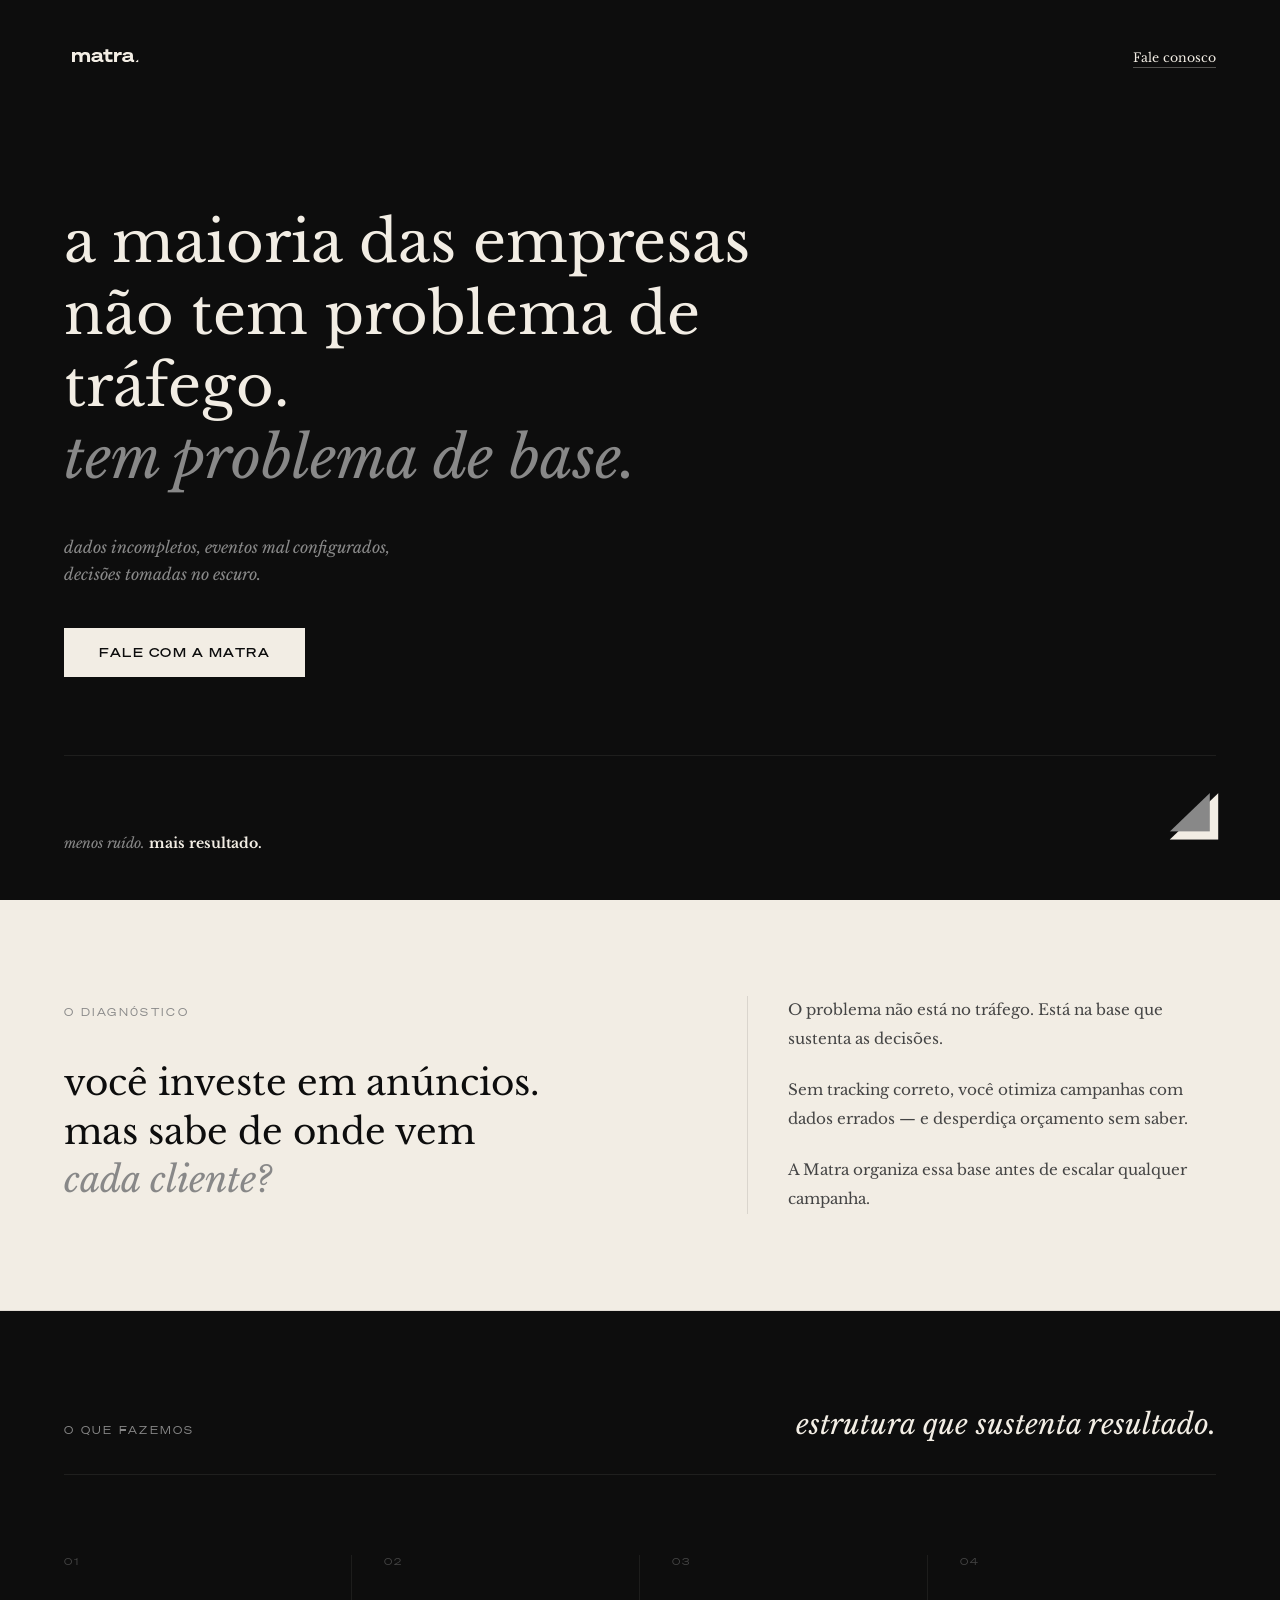
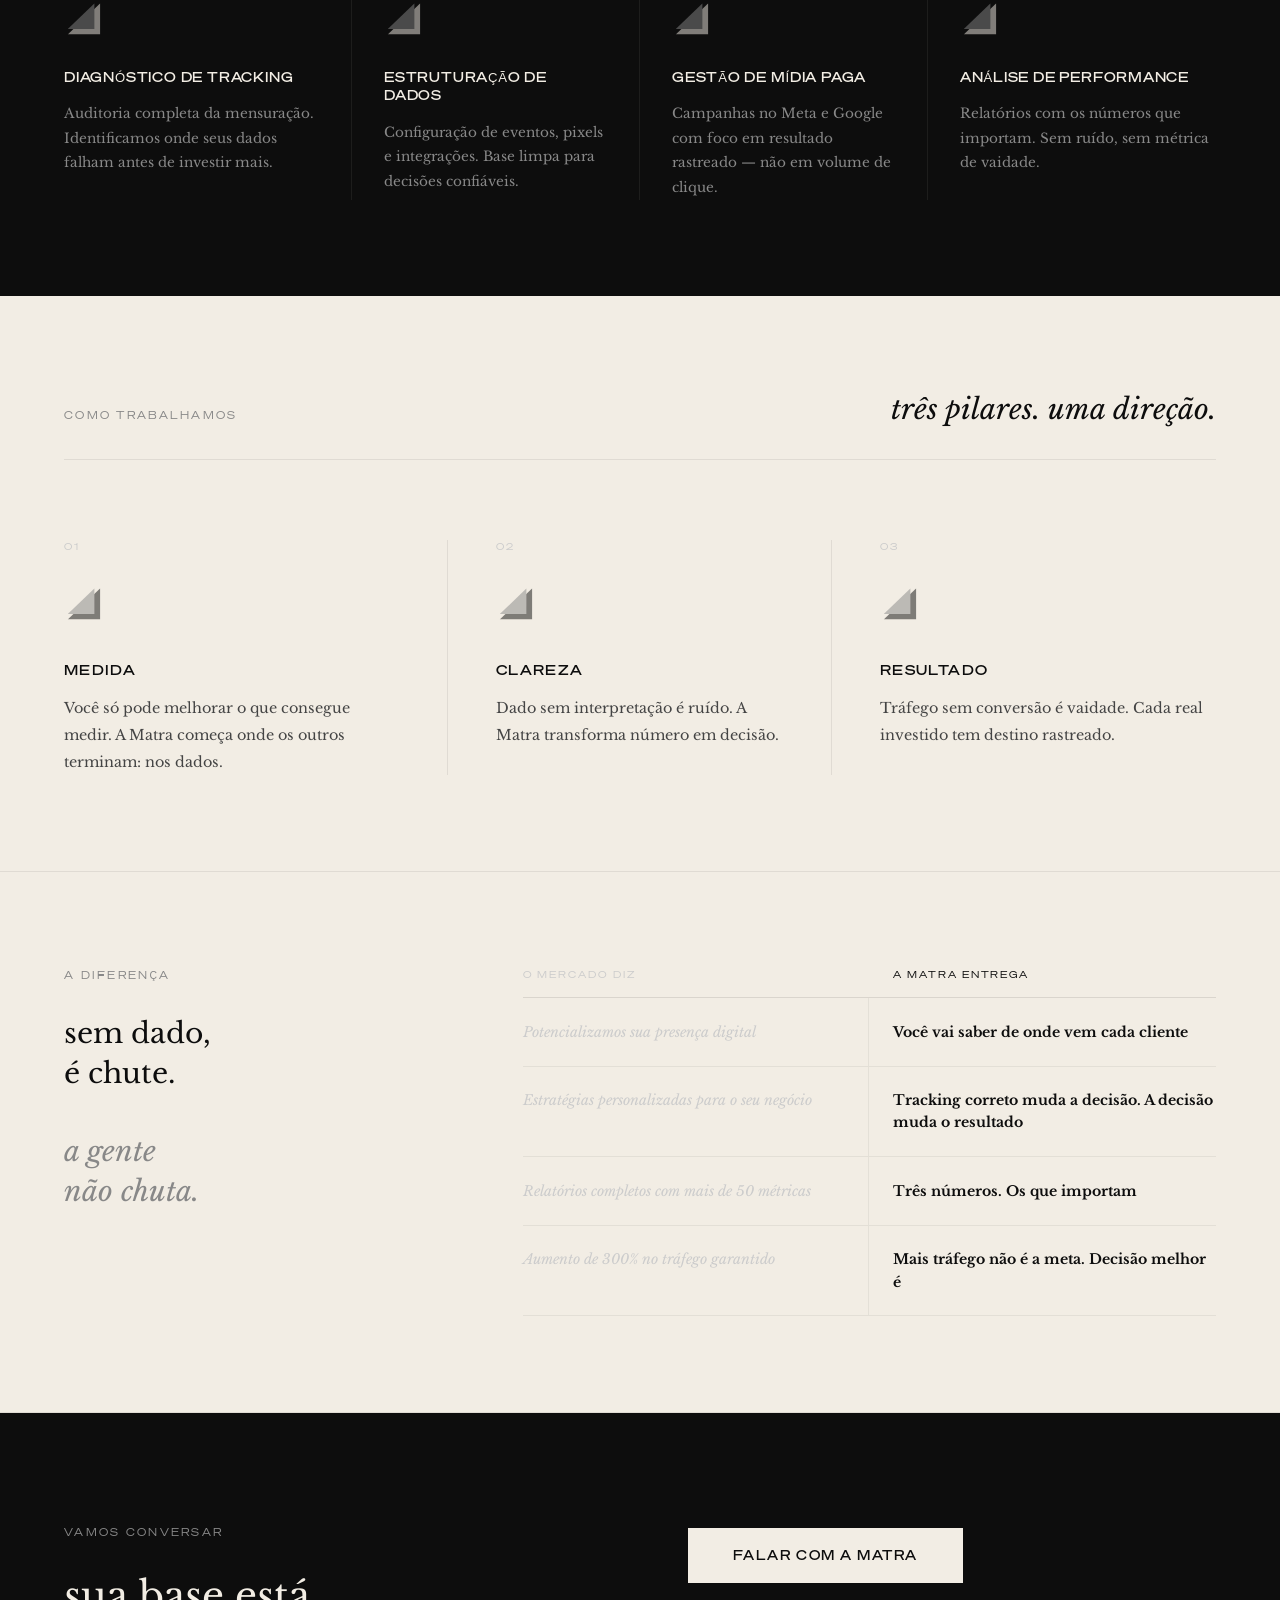
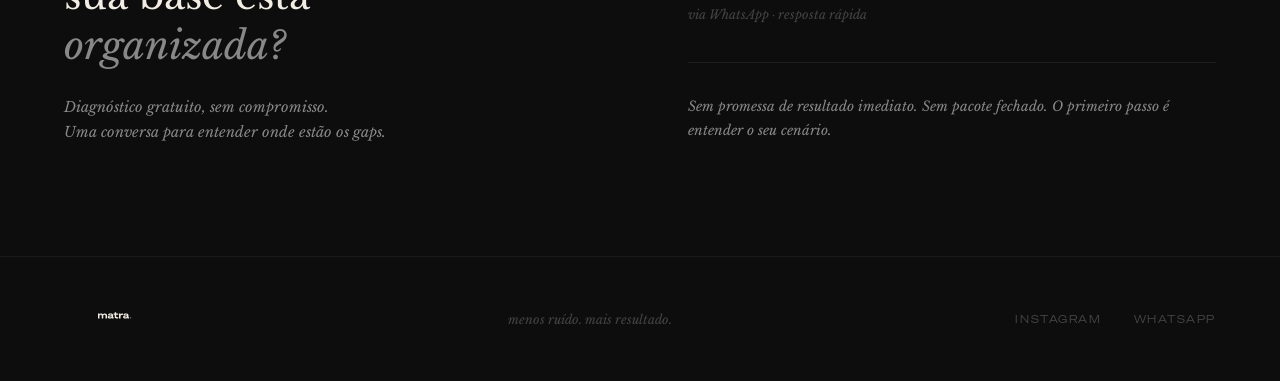
==== commit dc304972: "ajustes de espaçamento, logo e CTAs" ====
--- a/index.html
+++ b/index.html
@@ -3,142 +3,102 @@
 <head>
 <meta charset="UTF-8">
 <meta name="viewport" content="width=device-width, initial-scale=1.0">
+
+<!-- SEO -->
 <title>Matra — menos ruído. mais resultado.</title>
+<meta name="description" content="Agência de performance e dados para PMEs em Mogi Guaçu, SP. Organizamos tracking e dados antes de escalar mídia — diagnóstico gratuito.">
+<meta name="robots" content="index, follow">
+<link rel="canonical" href="https://www.matrabr.com/">
+
+<!-- OpenGraph -->
+<meta property="og:type" content="website">
+<meta property="og:url" content="https://www.matrabr.com/">
+<meta property="og:title" content="Matra — menos ruído. mais resultado.">
+<meta property="og:description" content="Agência de performance e dados para PMEs. Organizamos tracking e base antes de escalar mídia. Mogi Guaçu, SP.">
+<meta property="og:image" content="https://www.matrabr.com/assets/img/og-image.jpg">
+<meta property="og:image:width" content="1200">
+<meta property="og:image:height" content="630">
+<meta property="og:locale" content="pt_BR">
+<meta property="og:site_name" content="Matra">
+
+<!-- Twitter Card -->
+<meta name="twitter:card" content="summary_large_image">
+<meta name="twitter:title" content="Matra — menos ruído. mais resultado.">
+<meta name="twitter:description" content="Agência de performance e dados para PMEs. Organizamos tracking e base antes de escalar mídia. Mogi Guaçu, SP.">
+<meta name="twitter:image" content="https://www.matrabr.com/assets/img/og-image.jpg">
+
+<!-- Favicon -->
+<link rel="icon" href="assets/img/favicon.svg" type="image/svg+xml">
+<link rel="icon" href="assets/favicon.ico" sizes="any">
+<link rel="apple-touch-icon" href="assets/img/apple-touch-icon.png">
+
+<!-- Schema.org LocalBusiness -->
+<script type="application/ld+json">
+{
+  "@context": "https://schema.org",
+  "@type": "LocalBusiness",
+  "name": "Matra",
+  "description": "Agência de performance e dados focada em PMEs. Organizamos tracking e base de dados antes de escalar campanhas de mídia paga.",
+  "url": "https://www.matrabr.com",
+  "telephone": "+5519999136342",
+  "priceRange": "$$",
+  "address": {
+    "@type": "PostalAddress",
+    "addressLocality": "Mogi Guaçu",
+    "addressRegion": "SP",
+    "addressCountry": "BR"
+  },
+  "geo": {
+    "@type": "GeoCoordinates",
+    "latitude": -22.3717,
+    "longitude": -46.9414
+  },
+  "sameAs": [
+    "https://www.instagram.com/matra.br"
+  ],
+  "knowsAbout": [
+    "Tracking digital",
+    "Google Tag Manager",
+    "Meta Ads",
+    "Google Ads",
+    "Análise de dados",
+    "Performance marketing"
+  ]
+}
+</script>
+
+<!-- Fonts -->
+<link rel="preconnect" href="https://fonts.googleapis.com">
+<link rel="preconnect" href="https://fonts.gstatic.com" crossorigin>
 <link href="https://fonts.googleapis.com/css2?family=Libre+Baskerville:ital,wght@0,400;0,700;1,400&display=swap" rel="stylesheet">
-<style>
-@font-face { font-family:'SohneBreit'; src:url('[data-uri]') format('opentype'); font-weight:300; font-style:normal }
-@font-face { font-family:'SohneBreit'; src:url('[data-uri]') format('opentype'); font-weight:300; font-style:italic }
-@font-face { font-family:'SohneBreit'; src:url('[data-uri]') format('opentype'); font-weight:500; font-style:normal }
-@font-face { font-family:'SohneBreit'; src:url('[data-uri]') format('opentype'); font-weight:600; font-style:normal }
-:root { --preto:#0d0d0d; --offwhite:#f2ede4; --cinza:#888888; --cinza-claro:#cccccc; --cinza-escuro:#444444 }
-*,*::before,*::after{margin:0;padding:0;box-sizing:border-box}
-html{scroll-behavior:smooth}
-body{background:var(--offwhite);color:var(--preto);font-family:'Libre Baskerville',Georgia,serif;overflow-x:hidden}
-nav{position:fixed;top:0;left:0;right:0;z-index:100;display:flex;justify-content:space-between;align-items:center;padding:1.2rem 4rem;background:var(--preto)}
-.nav-logo svg{height:80px;width:auto;display:block}
-.nav-cta{font-family:'Libre Baskerville',serif;font-size:.78rem;color:var(--offwhite);text-decoration:none;border-bottom:1px solid rgba(242,237,228,.3);padding-bottom:2px;transition:border-color .3s}
-.nav-cta:hover{border-color:var(--offwhite)}
-.hero{min-height:100vh;background:var(--preto);display:grid;grid-template-rows:1fr auto;padding:11rem 4rem 4rem;overflow:hidden}
-.hero-content{display:flex;flex-direction:column;justify-content:center;max-width:780px}
-.hero-eyebrow{font-family:'SohneBreit',sans-serif;font-weight:300;font-size:.68rem;letter-spacing:.22em;text-transform:uppercase;color:var(--cinza);margin-bottom:3rem;opacity:0;animation:fadeUp .7s ease forwards .2s}
-.hero-headline{font-family:'Libre Baskerville',serif;font-size:clamp(2.2rem,4.5vw,3.8rem);font-weight:400;color:var(--offwhite);line-height:1.25;margin-bottom:2.5rem;opacity:0;animation:fadeUp .7s ease forwards .35s}
-.hero-headline em{font-style:italic;color:var(--cinza)}
-.hero-sub{font-family:'Libre Baskerville',serif;font-size:1rem;font-style:italic;color:var(--cinza);line-height:1.7;max-width:480px;opacity:0;animation:fadeUp .7s ease forwards .5s}
-.hero-bottom{display:flex;justify-content:space-between;align-items:flex-end;padding-top:4rem;border-top:1px solid rgba(242,237,228,.08);opacity:0;animation:fadeUp .7s ease forwards .65s}
-.hero-slogan{font-family:'Libre Baskerville',serif;font-size:.88rem;color:var(--cinza);font-style:italic}
-.hero-slogan strong{color:var(--offwhite);font-style:normal}
-.hero-icone{width:52px;height:auto}
-.hero-icone svg{width:100%;height:auto}
-.problema{padding:9rem 4rem;display:grid;grid-template-columns:5fr 4fr;gap:6rem;align-items:center;border-bottom:1px solid rgba(13,13,13,.08)}
-.problema-label{font-family:'SohneBreit',sans-serif;font-weight:300;font-size:.65rem;letter-spacing:.22em;text-transform:uppercase;color:var(--cinza);margin-bottom:2.5rem;display:block}
-.problema-headline{font-size:clamp(1.6rem,2.8vw,2.4rem);font-weight:400;line-height:1.35;color:var(--preto)}
-.problema-headline em{font-style:italic;color:var(--cinza)}
-.problema-direita{padding-left:2.5rem;border-left:1px solid rgba(13,13,13,.1)}
-.problema-direita p{font-size:.95rem;line-height:1.9;color:var(--cinza-escuro);margin-bottom:1.4rem}
-.problema-direita p:last-child{margin-bottom:0}
-.servicos{background:var(--preto);padding:9rem 4rem}
-.servicos-header{display:flex;justify-content:space-between;align-items:baseline;margin-bottom:5rem;padding-bottom:2rem;border-bottom:1px solid rgba(242,237,228,.08)}
-.servicos-label{font-family:'SohneBreit',sans-serif;font-weight:300;font-size:.65rem;letter-spacing:.22em;text-transform:uppercase;color:var(--cinza)}
-.servicos-titulo{font-family:'Libre Baskerville',serif;font-size:clamp(1.4rem,2.2vw,2rem);font-weight:400;font-style:italic;color:var(--offwhite)}
-.servicos-grid{display:grid;grid-template-columns:repeat(4,1fr)}
-.servico{padding:0 2rem 0 0;border-right:1px solid rgba(242,237,228,.07)}
-.servico:last-child{border-right:none;padding-right:0}
-.servico:not(:first-child){padding-left:2rem}
-.servico-num{font-family:'SohneBreit',sans-serif;font-weight:300;font-size:.6rem;letter-spacing:.2em;color:var(--cinza-escuro);display:block;margin-bottom:2rem}
-.servico-icone{width:28px;height:auto;margin-bottom:1.5rem;opacity:.5}
-.servico-icone svg{width:100%;height:auto}
-.servico-nome{font-family:'SohneBreit',sans-serif;font-weight:500;font-size:.82rem;letter-spacing:.06em;text-transform:uppercase;color:var(--offwhite);margin-bottom:1rem;line-height:1.4}
-.servico-desc{font-family:'Libre Baskerville',serif;font-size:.85rem;line-height:1.8;color:var(--cinza)}
-.pilares{padding:9rem 4rem;border-bottom:1px solid rgba(13,13,13,.08)}
-.pilares-header{display:flex;justify-content:space-between;align-items:baseline;margin-bottom:5rem;padding-bottom:2rem;border-bottom:1px solid rgba(13,13,13,.08)}
-.pilares-label{font-family:'SohneBreit',sans-serif;font-weight:300;font-size:.65rem;letter-spacing:.22em;text-transform:uppercase;color:var(--cinza)}
-.pilares-titulo{font-family:'Libre Baskerville',serif;font-size:clamp(1.4rem,2.2vw,2rem);font-weight:400;font-style:italic;color:var(--preto)}
-.pilares-grid{display:grid;grid-template-columns:repeat(3,1fr)}
-.pilar{padding:0 3rem 0 0;border-right:1px solid rgba(13,13,13,.08)}
-.pilar:last-child{border-right:none;padding-right:0}
-.pilar:not(:first-child){padding-left:3rem}
-.pilar-num{font-family:'SohneBreit',sans-serif;font-weight:300;font-size:.6rem;letter-spacing:.2em;color:var(--cinza-claro);display:block;margin-bottom:2rem}
-.pilar-icone{width:32px;height:auto;margin-bottom:2rem;opacity:.5}
-.pilar-icone svg{width:100%;height:auto}
-.pilar-nome{font-family:'SohneBreit',sans-serif;font-weight:500;font-size:.85rem;letter-spacing:.1em;text-transform:uppercase;color:var(--preto);margin-bottom:1rem}
-.pilar-desc{font-size:.9rem;line-height:1.85;color:var(--cinza-escuro)}
-.diferencial{padding:9rem 4rem;display:grid;grid-template-columns:1fr 2fr;gap:7rem;align-items:start;border-bottom:1px solid rgba(13,13,13,.08)}
-.diferencial-left{position:sticky;top:8rem}
-.diferencial-label{font-family:'SohneBreit',sans-serif;font-weight:300;font-size:.65rem;letter-spacing:.22em;text-transform:uppercase;color:var(--cinza);margin-bottom:2rem;display:block}
-.diferencial-titulo{font-size:clamp(1.4rem,2.2vw,2rem);font-weight:400;line-height:1.4;color:var(--preto)}
-.diferencial-titulo em{font-style:italic;color:var(--cinza)}
-.comparacao{display:flex;flex-direction:column}
-.comp-header-row{display:grid;grid-template-columns:1fr 1fr;padding-bottom:1rem;border-bottom:1px solid rgba(13,13,13,.1)}
-.comp-col-label{font-family:'SohneBreit',sans-serif;font-weight:300;font-size:.6rem;letter-spacing:.2em;text-transform:uppercase;padding-right:1.5rem}
-.comp-col-label.nao{color:var(--cinza-claro)}
-.comp-col-label.sim{color:var(--preto);padding-left:1.5rem;padding-right:0}
-.comp-item{display:grid;grid-template-columns:1fr 1fr;border-bottom:1px solid rgba(13,13,13,.06)}
-.comp-nao{padding:1.4rem 1.5rem 1.4rem 0;border-right:1px solid rgba(13,13,13,.06)}
-.comp-sim{padding:1.4rem 0 1.4rem 1.5rem}
-.comp-nao p{font-size:.88rem;line-height:1.6;color:var(--cinza-claro);font-style:italic}
-.comp-sim p{font-size:.88rem;line-height:1.6;color:var(--preto);font-weight:700}
-.cta{background:var(--preto);padding:10rem 4rem;display:grid;grid-template-columns:1fr 1fr;gap:6rem;align-items:center}
-.cta-label{font-family:'SohneBreit',sans-serif;font-weight:300;font-size:.65rem;letter-spacing:.22em;text-transform:uppercase;color:var(--cinza);margin-bottom:2rem;display:block}
-.cta-headline{font-size:clamp(1.8rem,3vw,2.8rem);font-weight:400;line-height:1.3;color:var(--offwhite);margin-bottom:1.5rem}
-.cta-headline em{font-style:italic;color:var(--cinza)}
-.cta-sub{font-size:.9rem;color:var(--cinza);font-style:italic;line-height:1.7}
-.cta-right{display:flex;flex-direction:column;align-items:flex-start;gap:1.5rem}
-.cta-btn{display:inline-block;background:var(--offwhite);color:var(--preto);font-family:'SohneBreit',sans-serif;font-weight:500;font-size:.8rem;letter-spacing:.12em;text-transform:uppercase;text-decoration:none;padding:1.2rem 2.8rem;transition:background .3s,color .3s,outline .3s}
-.cta-btn:hover{background:transparent;color:var(--offwhite);outline:1px solid var(--offwhite)}
-.cta-nota{font-size:.78rem;color:var(--cinza-escuro);font-style:italic}
-.cta-diagnostico{margin-top:1rem;padding-top:2rem;border-top:1px solid rgba(242,237,228,.08)}
-.cta-diagnostico p{font-size:.85rem;color:var(--cinza);line-height:1.7;font-style:italic}
-footer{background:var(--preto);padding:2.5rem 4rem;display:flex;justify-content:space-between;align-items:center;border-top:1px solid rgba(242,237,228,.06)}
-.footer-logo svg{height:42px;width:auto;display:block}
-.footer-slogan{font-family:'Libre Baskerville',serif;font-size:.78rem;color:var(--cinza-escuro);font-style:italic}
-.footer-links{display:flex;gap:2rem}
-.footer-links a{font-family:'SohneBreit',sans-serif;font-weight:300;font-size:.65rem;letter-spacing:.15em;text-transform:uppercase;color:var(--cinza-escuro);text-decoration:none;transition:color .3s}
-.footer-links a:hover{color:var(--offwhite)}
-
-.hero-cta{display:inline-block;align-self:flex-start;margin-top:2.5rem;background:var(--offwhite);color:var(--preto);font-family:'SohneBreit',sans-serif;font-weight:500;font-size:.78rem;letter-spacing:.12em;text-transform:uppercase;text-decoration:none;padding:1rem 2.2rem;transition:background .3s,color .3s,outline .3s;opacity:0;animation:fadeUp .7s ease forwards .6s;width:auto}
-.hero-cta:hover{background:transparent;color:var(--offwhite);outline:1px solid var(--offwhite)}
-@keyframes fadeUp{from{opacity:0;transform:translateY(16px)}to{opacity:1;transform:translateY(0)}}
-.reveal{opacity:0;transform:translateY(20px);transition:opacity .65s ease,transform .65s ease}
-.reveal.visible{opacity:1;transform:translateY(0)}
-@media(max-width:900px){
-  nav{padding:1.4rem 1.5rem}
-  .nav-logo svg{height:22px}
-  .hero{padding:7rem 1.5rem 3rem}
-  .hero-bottom{flex-direction:column;gap:1.5rem;align-items:flex-start}
-  .problema{grid-template-columns:1fr;padding:5rem 1.5rem;gap:3rem}
-  .problema-direita{padding-left:1.5rem}
-  .servicos{padding:5rem 1.5rem}
-  .servicos-header{flex-direction:column;gap:1rem}
-  .servicos-grid{grid-template-columns:1fr}
-  .servico{border-right:none;border-bottom:1px solid rgba(242,237,228,.07);padding:2rem 0}
-  .servico:not(:first-child){padding-left:0}
-  .servico:last-child{border-bottom:none}
-  .pilares{padding:5rem 1.5rem}
-  .pilares-header{flex-direction:column;gap:1rem}
-  .pilares-grid{grid-template-columns:1fr}
-  .pilar{border-right:none;border-bottom:1px solid rgba(13,13,13,.08);padding:2rem 0}
-  .pilar:not(:first-child){padding-left:0}
-  .pilar:last-child{border-bottom:none}
-  .diferencial{grid-template-columns:1fr;padding:5rem 1.5rem;gap:3rem}
-  .diferencial-left{position:static}
-  .cta{grid-template-columns:1fr;padding:5rem 1.5rem;gap:3rem}
-  .cta-right{align-items:stretch}
-  .cta-btn{text-align:center}
-  footer{flex-direction:column;gap:1.5rem;padding:2rem 1.5rem;text-align:center}
-  .footer-links{justify-content:center}
-}
-</style>
+<link rel="stylesheet" href="assets/css/styles.css">
+
+<!-- Google Tag Manager — adicionar GTM-XXXXXXX quando disponível -->
+<!--
+<script>(function(w,d,s,l,i){w[l]=w[l]||[];w[l].push({"gtm.start":
+new Date().getTime(),event:"gtm.js"});var f=d.getElementsByTagName(s)[0],
+j=d.createElement(s),dl=l!="dataLayer"?"&l="+l:"";j.async=true;j.src=
+"https://www.googletagmanager.com/gtm.js?id="+i+dl;f.parentNode.insertBefore(j,f);
+})(window,document,"script","dataLayer","GTM-XXXXXXX");</script>
+-->
 </head>
 <body>
 
+<!-- Google Tag Manager (noscript) — adicionar GTM-XXXXXXX quando disponível -->
+<!--
+<noscript><iframe src="https://www.googletagmanager.com/ns.html?id=GTM-XXXXXXX"
+height="0" width="0" style="display:none;visibility:hidden"></iframe></noscript>
+-->
+
 <nav>
-  <a href="#" class="nav-logo"><svg xmlns="http://www.w3.org/2000/svg" xmlns:xlink="http://www.w3.org/1999/xlink" width="500" zoomAndPan="magnify" viewBox="0 0 375 374.999991" height="500" preserveAspectRatio="xMidYMid meet" version="1.0"><defs><g/><clipPath id="325ab477de"><rect x="0" width="299" y="0" height="118"/></clipPath><clipPath id="0999985724"><path d="M 334.136719 188.25 L 349 188.25 L 349 202.5 L 334.136719 202.5 Z M 334.136719 188.25 " clip-rule="nonzero"/></clipPath></defs><g transform="matrix(1, 0, 0, 1, 32, 110)"><g clip-path="url(#325ab477de)"><g fill="#f2ede4" fill-opacity="1"><g transform="translate(1.12671, 91.124815)"><g><path d="M 4.28125 0 L 4.28125 -46.015625 L 18.25 -46.015625 L 18.25 -40.515625 C 20 -42.429688 22.164062 -43.984375 24.75 -45.171875 C 27.34375 -46.367188 30.414062 -46.96875 33.96875 -46.96875 C 37.394531 -46.96875 40.519531 -46.285156 43.34375 -44.921875 C 46.164062 -43.554688 48.394531 -41.59375 50.03125 -39.03125 C 52.070312 -41.300781 54.570312 -43.191406 57.53125 -44.703125 C 60.5 -46.210938 64.109375 -46.96875 68.359375 -46.96875 C 74.828125 -46.96875 79.878906 -45.085938 83.515625 -41.328125 C 87.148438 -37.578125 88.96875 -32.445312 88.96875 -25.9375 L 88.96875 0 L 75 0 L 75 -22.53125 C 75 -26.3125 74.171875 -29.265625 72.515625 -31.390625 C 70.859375 -33.515625 68.28125 -34.578125 64.78125 -34.578125 C 61.113281 -34.578125 58.332031 -33.515625 56.4375 -31.390625 C 54.550781 -29.265625 53.609375 -26.28125 53.609375 -22.4375 L 53.609375 0 L 39.640625 0 L 39.640625 -22.53125 C 39.640625 -26.3125 38.804688 -29.265625 37.140625 -31.390625 C 35.484375 -33.515625 32.910156 -34.578125 29.421875 -34.578125 C 25.753906 -34.578125 22.972656 -33.515625 21.078125 -31.390625 C 19.191406 -29.265625 18.25 -26.28125 18.25 -22.4375 L 18.25 0 Z M 4.28125 0 "/></g></g></g><g fill="#f2ede4" fill-opacity="1"><g transform="translate(94.637956, 91.124815)"><g><path d="M 21.125 0.953125 C 17.34375 0.953125 13.984375 0.398438 11.046875 -0.703125 C 8.109375 -1.804688 5.804688 -3.421875 4.140625 -5.546875 C 2.484375 -7.671875 1.65625 -10.242188 1.65625 -13.265625 C 1.65625 -16.296875 2.46875 -18.816406 4.09375 -20.828125 C 5.726562 -22.835938 7.957031 -24.40625 10.78125 -25.53125 C 13.601562 -26.664062 16.820312 -27.410156 20.4375 -27.765625 L 38.765625 -29.421875 L 38.765625 -29.6875 C 38.765625 -31.4375 37.960938 -32.921875 36.359375 -34.140625 C 34.765625 -35.359375 32.101562 -35.96875 28.375 -35.96875 C 25.226562 -35.96875 22.535156 -35.382812 20.296875 -34.21875 C 18.054688 -33.0625 16.585938 -31.582031 15.890625 -29.78125 L 3.3125 -33.171875 C 4.300781 -35.972656 6.003906 -38.40625 8.421875 -40.46875 C 10.835938 -42.53125 13.820312 -44.128906 17.375 -45.265625 C 20.925781 -46.398438 24.796875 -46.96875 28.984375 -46.96875 C 36.316406 -46.96875 42.035156 -45.515625 46.140625 -42.609375 C 50.242188 -39.703125 52.296875 -35.363281 52.296875 -29.59375 L 52.296875 -12.828125 C 52.296875 -11.609375 52.671875 -10.75 53.421875 -10.25 C 54.179688 -9.757812 55.785156 -9.773438 58.234375 -10.296875 L 58.234375 0 C 53.109375 0.925781 49.09375 0.851562 46.1875 -0.21875 C 43.28125 -1.289062 41.242188 -2.90625 40.078125 -5.0625 C 37.984375 -3.257812 35.316406 -1.804688 32.078125 -0.703125 C 28.847656 0.398438 25.195312 0.953125 21.125 0.953125 Z M 38.765625 -17.640625 L 38.765625 -20.078125 L 22.4375 -18.421875 C 20.050781 -18.191406 18.242188 -17.738281 17.015625 -17.0625 C 15.796875 -16.394531 15.1875 -15.304688 15.1875 -13.796875 C 15.1875 -12.335938 15.925781 -11.210938 17.40625 -10.421875 C 18.894531 -9.640625 20.976562 -9.25 23.65625 -9.25 C 26.039062 -9.25 28.394531 -9.582031 30.71875 -10.25 C 33.050781 -10.925781 34.972656 -11.890625 36.484375 -13.140625 C 38.003906 -14.390625 38.765625 -15.890625 38.765625 -17.640625 Z M 38.765625 -17.640625 "/></g></g></g><g fill="#f2ede4" fill-opacity="1"><g transform="translate(151.827353, 91.124815)"><g><path d="M 10.390625 -14.9375 L 10.390625 -34.484375 L -0.09375 -34.484375 L -0.09375 -46.015625 L 10.390625 -46.015625 L 10.390625 -58.765625 L 24.09375 -58.765625 L 24.09375 -46.015625 L 43.21875 -46.015625 L 43.21875 -34.484375 L 24.09375 -34.484375 L 24.09375 -18.078125 C 24.09375 -15.566406 24.804688 -13.800781 26.234375 -12.78125 C 27.660156 -11.769531 29.828125 -11.265625 32.734375 -11.265625 C 34.546875 -11.265625 36.28125 -11.453125 37.9375 -11.828125 C 39.59375 -12.203125 41.179688 -12.65625 42.703125 -13.1875 L 45.234375 -2.09375 C 43.253906 -1.332031 40.878906 -0.675781 38.109375 -0.125 C 35.347656 0.425781 32.335938 0.703125 29.078125 0.703125 C 25.640625 0.703125 22.492188 0.179688 19.640625 -0.859375 C 16.785156 -1.910156 14.53125 -3.585938 12.875 -5.890625 C 11.21875 -8.191406 10.390625 -11.207031 10.390625 -14.9375 Z M 10.390625 -14.9375 "/></g></g></g><g fill="#f2ede4" fill-opacity="1"><g transform="translate(198.36471, 91.124815)"><g><path d="M 40.34375 -45.75 L 40.34375 -32.21875 C 39.289062 -32.394531 38.398438 -32.539062 37.671875 -32.65625 C 36.941406 -32.769531 35.96875 -32.828125 34.75 -32.828125 C 31.550781 -32.828125 28.695312 -32.359375 26.1875 -31.421875 C 23.6875 -30.492188 21.738281 -29 20.34375 -26.9375 C 18.945312 -24.875 18.25 -22.125 18.25 -18.6875 L 18.25 0 L 4.28125 0 L 4.28125 -46.015625 L 18.25 -46.015625 L 18.25 -38.0625 C 20.28125 -40.976562 22.691406 -43.078125 25.484375 -44.359375 C 28.285156 -45.640625 31.550781 -46.28125 35.28125 -46.28125 C 36.320312 -46.28125 37.25 -46.21875 38.0625 -46.09375 C 38.882812 -45.976562 39.644531 -45.863281 40.34375 -45.75 Z M 40.34375 -45.75 "/></g></g></g><g fill="#f2ede4" fill-opacity="1"><g transform="translate(238.964825, 91.124815)"><g><path d="M 21.125 0.953125 C 17.34375 0.953125 13.984375 0.398438 11.046875 -0.703125 C 8.109375 -1.804688 5.804688 -3.421875 4.140625 -5.546875 C 2.484375 -7.671875 1.65625 -10.242188 1.65625 -13.265625 C 1.65625 -16.296875 2.46875 -18.816406 4.09375 -20.828125 C 5.726562 -22.835938 7.957031 -24.40625 10.78125 -25.53125 C 13.601562 -26.664062 16.820312 -27.410156 20.4375 -27.765625 L 38.765625 -29.421875 L 38.765625 -29.6875 C 38.765625 -31.4375 37.960938 -32.921875 36.359375 -34.140625 C 34.765625 -35.359375 32.101562 -35.96875 28.375 -35.96875 C 25.226562 -35.96875 22.535156 -35.382812 20.296875 -34.21875 C 18.054688 -33.0625 16.585938 -31.582031 15.890625 -29.78125 L 3.3125 -33.171875 C 4.300781 -35.972656 6.003906 -38.40625 8.421875 -40.46875 C 10.835938 -42.53125 13.820312 -44.128906 17.375 -45.265625 C 20.925781 -46.398438 24.796875 -46.96875 28.984375 -46.96875 C 36.316406 -46.96875 42.035156 -45.515625 46.140625 -42.609375 C 50.242188 -39.703125 52.296875 -35.363281 52.296875 -29.59375 L 52.296875 -12.828125 C 52.296875 -11.609375 52.671875 -10.75 53.421875 -10.25 C 54.179688 -9.757812 55.785156 -9.773438 58.234375 -10.296875 L 58.234375 0 C 53.109375 0.925781 49.09375 0.851562 46.1875 -0.21875 C 43.28125 -1.289062 41.242188 -2.90625 40.078125 -5.0625 C 37.984375 -3.257812 35.316406 -1.804688 32.078125 -0.703125 C 28.847656 0.398438 25.195312 0.953125 21.125 0.953125 Z M 38.765625 -17.640625 L 38.765625 -20.078125 L 22.4375 -18.421875 C 20.050781 -18.191406 18.242188 -17.738281 17.015625 -17.0625 C 15.796875 -16.394531 15.1875 -15.304688 15.1875 -13.796875 C 15.1875 -12.335938 15.925781 -11.210938 17.40625 -10.421875 C 18.894531 -9.640625 20.976562 -9.25 23.65625 -9.25 C 26.039062 -9.25 28.394531 -9.582031 30.71875 -10.25 C 33.050781 -10.925781 34.972656 -11.890625 36.484375 -13.140625 C 38.003906 -14.390625 38.765625 -15.890625 38.765625 -17.640625 Z M 38.765625 -17.640625 "/></g></g></g></g></g><g clip-path="url(#0999985724)"><path fill="#f2ede4" d="M 348.839844 188.253906 L 348.839844 202.320312 L 334.136719 202.320312 " fill-opacity="1" fill-rule="nonzero"/></g></svg></a>
-  <a href="#contato" class="nav-cta">Fale com a Matra</a>
+  <a href="#" class="nav-logo">
+    <img src="assets/img/logo.svg" alt="Matra" width="120" height="48">
+  </a>
+  <a href="#contato" class="nav-cta">Fale conosco</a>
 </nav>
 
 <section class="hero">
   <div class="hero-content">
-    <p class="hero-eyebrow">Performance e dados — Mogi Guaçu · SP</p>
     <h1 class="hero-headline">
       a maioria das empresas<br>
       não tem problema de tráfego.<br>
@@ -149,7 +109,9 @@
   </div>
   <div class="hero-bottom">
     <p class="hero-slogan">menos ruído. <strong>mais resultado.</strong></p>
-    <div class="hero-icone"><svg xmlns="http://www.w3.org/2000/svg" xmlns:xlink="http://www.w3.org/1999/xlink" width="500" zoomAndPan="magnify" viewBox="0 0 375 374.999991" height="500" preserveAspectRatio="xMidYMid meet" version="1.0"><defs><clipPath id="18575fb44c"><path d="M 0.722656 0.566406 L 306.390625 0.566406 L 306.390625 292.507812 L 0.722656 292.507812 Z M 0.722656 0.566406 " clip-rule="nonzero"/></clipPath><clipPath id="d22c02f106"><path d="M 0.722656 0.566406 L 253 0.566406 L 253 241.257812 L 0.722656 241.257812 Z M 0.722656 0.566406 " clip-rule="nonzero"/></clipPath><clipPath id="5d40cb3705"><rect x="0" width="307" y="0" height="293"/></clipPath></defs><g transform="matrix(1, 0, 0, 1, 34, 31)"><g clip-path="url(#5d40cb3705)"><g clip-path="url(#18575fb44c)"><path fill="#f2ede4" d="M 306.253906 0.570312 L 306.253906 292.789062 L 0.722656 292.789062 " fill-opacity="1" fill-rule="nonzero"/></g><g clip-path="url(#d22c02f106)"><path fill="#888888" d="M 252.835938 0.578125 L 252.835938 241.703125 L 0.722656 241.703125 " fill-opacity="1" fill-rule="nonzero"/></g></g></g></svg></div>
+    <div class="hero-icone">
+      <img src="assets/img/triangle-light.svg" alt="" aria-hidden="true" width="60" height="60">
+    </div>
   </div>
 </section>
 
@@ -173,25 +135,33 @@
   <div class="servicos-grid">
     <div class="servico reveal">
       <span class="servico-num">01</span>
-      <div class="servico-icone"><svg xmlns="http://www.w3.org/2000/svg" xmlns:xlink="http://www.w3.org/1999/xlink" width="500" zoomAndPan="magnify" viewBox="0 0 375 374.999991" height="500" preserveAspectRatio="xMidYMid meet" version="1.0"><defs><clipPath id="18575fb44c"><path d="M 0.722656 0.566406 L 306.390625 0.566406 L 306.390625 292.507812 L 0.722656 292.507812 Z M 0.722656 0.566406 " clip-rule="nonzero"/></clipPath><clipPath id="d22c02f106"><path d="M 0.722656 0.566406 L 253 0.566406 L 253 241.257812 L 0.722656 241.257812 Z M 0.722656 0.566406 " clip-rule="nonzero"/></clipPath><clipPath id="5d40cb3705"><rect x="0" width="307" y="0" height="293"/></clipPath></defs><g transform="matrix(1, 0, 0, 1, 34, 31)"><g clip-path="url(#5d40cb3705)"><g clip-path="url(#18575fb44c)"><path fill="#f2ede4" d="M 306.253906 0.570312 L 306.253906 292.789062 L 0.722656 292.789062 " fill-opacity="1" fill-rule="nonzero"/></g><g clip-path="url(#d22c02f106)"><path fill="#888888" d="M 252.835938 0.578125 L 252.835938 241.703125 L 0.722656 241.703125 " fill-opacity="1" fill-rule="nonzero"/></g></g></g></svg></div>
+      <div class="servico-icone">
+        <img src="assets/img/triangle-light.svg" alt="" aria-hidden="true" width="40" height="40" loading="lazy">
+      </div>
       <h3 class="servico-nome">Diagnóstico de tracking</h3>
       <p class="servico-desc">Auditoria completa da mensuração. Identificamos onde seus dados falham antes de investir mais.</p>
     </div>
     <div class="servico reveal">
       <span class="servico-num">02</span>
-      <div class="servico-icone"><svg xmlns="http://www.w3.org/2000/svg" xmlns:xlink="http://www.w3.org/1999/xlink" width="500" zoomAndPan="magnify" viewBox="0 0 375 374.999991" height="500" preserveAspectRatio="xMidYMid meet" version="1.0"><defs><clipPath id="18575fb44c"><path d="M 0.722656 0.566406 L 306.390625 0.566406 L 306.390625 292.507812 L 0.722656 292.507812 Z M 0.722656 0.566406 " clip-rule="nonzero"/></clipPath><clipPath id="d22c02f106"><path d="M 0.722656 0.566406 L 253 0.566406 L 253 241.257812 L 0.722656 241.257812 Z M 0.722656 0.566406 " clip-rule="nonzero"/></clipPath><clipPath id="5d40cb3705"><rect x="0" width="307" y="0" height="293"/></clipPath></defs><g transform="matrix(1, 0, 0, 1, 34, 31)"><g clip-path="url(#5d40cb3705)"><g clip-path="url(#18575fb44c)"><path fill="#f2ede4" d="M 306.253906 0.570312 L 306.253906 292.789062 L 0.722656 292.789062 " fill-opacity="1" fill-rule="nonzero"/></g><g clip-path="url(#d22c02f106)"><path fill="#888888" d="M 252.835938 0.578125 L 252.835938 241.703125 L 0.722656 241.703125 " fill-opacity="1" fill-rule="nonzero"/></g></g></g></svg></div>
+      <div class="servico-icone">
+        <img src="assets/img/triangle-light.svg" alt="" aria-hidden="true" width="40" height="40" loading="lazy">
+      </div>
       <h3 class="servico-nome">Estruturação de dados</h3>
       <p class="servico-desc">Configuração de eventos, pixels e integrações. Base limpa para decisões confiáveis.</p>
     </div>
     <div class="servico reveal">
       <span class="servico-num">03</span>
-      <div class="servico-icone"><svg xmlns="http://www.w3.org/2000/svg" xmlns:xlink="http://www.w3.org/1999/xlink" width="500" zoomAndPan="magnify" viewBox="0 0 375 374.999991" height="500" preserveAspectRatio="xMidYMid meet" version="1.0"><defs><clipPath id="18575fb44c"><path d="M 0.722656 0.566406 L 306.390625 0.566406 L 306.390625 292.507812 L 0.722656 292.507812 Z M 0.722656 0.566406 " clip-rule="nonzero"/></clipPath><clipPath id="d22c02f106"><path d="M 0.722656 0.566406 L 253 0.566406 L 253 241.257812 L 0.722656 241.257812 Z M 0.722656 0.566406 " clip-rule="nonzero"/></clipPath><clipPath id="5d40cb3705"><rect x="0" width="307" y="0" height="293"/></clipPath></defs><g transform="matrix(1, 0, 0, 1, 34, 31)"><g clip-path="url(#5d40cb3705)"><g clip-path="url(#18575fb44c)"><path fill="#f2ede4" d="M 306.253906 0.570312 L 306.253906 292.789062 L 0.722656 292.789062 " fill-opacity="1" fill-rule="nonzero"/></g><g clip-path="url(#d22c02f106)"><path fill="#888888" d="M 252.835938 0.578125 L 252.835938 241.703125 L 0.722656 241.703125 " fill-opacity="1" fill-rule="nonzero"/></g></g></g></svg></div>
+      <div class="servico-icone">
+        <img src="assets/img/triangle-light.svg" alt="" aria-hidden="true" width="40" height="40" loading="lazy">
+      </div>
       <h3 class="servico-nome">Gestão de mídia paga</h3>
       <p class="servico-desc">Campanhas no Meta e Google com foco em resultado rastreado — não em volume de clique.</p>
     </div>
     <div class="servico reveal">
       <span class="servico-num">04</span>
-      <div class="servico-icone"><svg xmlns="http://www.w3.org/2000/svg" xmlns:xlink="http://www.w3.org/1999/xlink" width="500" zoomAndPan="magnify" viewBox="0 0 375 374.999991" height="500" preserveAspectRatio="xMidYMid meet" version="1.0"><defs><clipPath id="18575fb44c"><path d="M 0.722656 0.566406 L 306.390625 0.566406 L 306.390625 292.507812 L 0.722656 292.507812 Z M 0.722656 0.566406 " clip-rule="nonzero"/></clipPath><clipPath id="d22c02f106"><path d="M 0.722656 0.566406 L 253 0.566406 L 253 241.257812 L 0.722656 241.257812 Z M 0.722656 0.566406 " clip-rule="nonzero"/></clipPath><clipPath id="5d40cb3705"><rect x="0" width="307" y="0" height="293"/></clipPath></defs><g transform="matrix(1, 0, 0, 1, 34, 31)"><g clip-path="url(#5d40cb3705)"><g clip-path="url(#18575fb44c)"><path fill="#f2ede4" d="M 306.253906 0.570312 L 306.253906 292.789062 L 0.722656 292.789062 " fill-opacity="1" fill-rule="nonzero"/></g><g clip-path="url(#d22c02f106)"><path fill="#888888" d="M 252.835938 0.578125 L 252.835938 241.703125 L 0.722656 241.703125 " fill-opacity="1" fill-rule="nonzero"/></g></g></g></svg></div>
+      <div class="servico-icone">
+        <img src="assets/img/triangle-light.svg" alt="" aria-hidden="true" width="40" height="40" loading="lazy">
+      </div>
       <h3 class="servico-nome">Análise de performance</h3>
       <p class="servico-desc">Relatórios com os números que importam. Sem ruído, sem métrica de vaidade.</p>
     </div>
@@ -206,19 +176,25 @@
   <div class="pilares-grid">
     <div class="pilar reveal">
       <span class="pilar-num">01</span>
-      <div class="pilar-icone"><svg xmlns="http://www.w3.org/2000/svg" xmlns:xlink="http://www.w3.org/1999/xlink" width="500" zoomAndPan="magnify" viewBox="0 0 375 374.999991" height="500" preserveAspectRatio="xMidYMid meet" version="1.0"><defs><clipPath id="ade520058c"><path d="M 0.722656 0.566406 L 306.390625 0.566406 L 306.390625 292.503906 L 0.722656 292.503906 Z M 0.722656 0.566406 " clip-rule="nonzero"/></clipPath><clipPath id="f0622bd559"><path d="M 0.722656 0.566406 L 253 0.566406 L 253 241.257812 L 0.722656 241.257812 Z M 0.722656 0.566406 " clip-rule="nonzero"/></clipPath><clipPath id="875da53e4f"><rect x="0" width="307" y="0" height="293"/></clipPath></defs><g transform="matrix(1, 0, 0, 1, 34, 31)"><g clip-path="url(#875da53e4f)"><g clip-path="url(#ade520058c)"><path fill="#0d0d0d" d="M 306.253906 0.570312 L 306.253906 292.789062 L 0.722656 292.789062 " fill-opacity="1" fill-rule="nonzero"/></g><g clip-path="url(#f0622bd559)"><path fill="#888888" d="M 252.835938 0.578125 L 252.835938 241.703125 L 0.722656 241.703125 " fill-opacity="1" fill-rule="nonzero"/></g></g></g></svg></div>
+      <div class="pilar-icone">
+        <img src="assets/img/triangle-dark.svg" alt="" aria-hidden="true" width="40" height="40" loading="lazy">
+      </div>
       <h3 class="pilar-nome">Medida</h3>
       <p class="pilar-desc">Você só pode melhorar o que consegue medir. A Matra começa onde os outros terminam: nos dados.</p>
     </div>
     <div class="pilar reveal">
       <span class="pilar-num">02</span>
-      <div class="pilar-icone"><svg xmlns="http://www.w3.org/2000/svg" xmlns:xlink="http://www.w3.org/1999/xlink" width="500" zoomAndPan="magnify" viewBox="0 0 375 374.999991" height="500" preserveAspectRatio="xMidYMid meet" version="1.0"><defs><clipPath id="ade520058c"><path d="M 0.722656 0.566406 L 306.390625 0.566406 L 306.390625 292.503906 L 0.722656 292.503906 Z M 0.722656 0.566406 " clip-rule="nonzero"/></clipPath><clipPath id="f0622bd559"><path d="M 0.722656 0.566406 L 253 0.566406 L 253 241.257812 L 0.722656 241.257812 Z M 0.722656 0.566406 " clip-rule="nonzero"/></clipPath><clipPath id="875da53e4f"><rect x="0" width="307" y="0" height="293"/></clipPath></defs><g transform="matrix(1, 0, 0, 1, 34, 31)"><g clip-path="url(#875da53e4f)"><g clip-path="url(#ade520058c)"><path fill="#0d0d0d" d="M 306.253906 0.570312 L 306.253906 292.789062 L 0.722656 292.789062 " fill-opacity="1" fill-rule="nonzero"/></g><g clip-path="url(#f0622bd559)"><path fill="#888888" d="M 252.835938 0.578125 L 252.835938 241.703125 L 0.722656 241.703125 " fill-opacity="1" fill-rule="nonzero"/></g></g></g></svg></div>
+      <div class="pilar-icone">
+        <img src="assets/img/triangle-dark.svg" alt="" aria-hidden="true" width="40" height="40" loading="lazy">
+      </div>
       <h3 class="pilar-nome">Clareza</h3>
       <p class="pilar-desc">Dado sem interpretação é ruído. A Matra transforma número em decisão.</p>
     </div>
     <div class="pilar reveal">
       <span class="pilar-num">03</span>
-      <div class="pilar-icone"><svg xmlns="http://www.w3.org/2000/svg" xmlns:xlink="http://www.w3.org/1999/xlink" width="500" zoomAndPan="magnify" viewBox="0 0 375 374.999991" height="500" preserveAspectRatio="xMidYMid meet" version="1.0"><defs><clipPath id="ade520058c"><path d="M 0.722656 0.566406 L 306.390625 0.566406 L 306.390625 292.503906 L 0.722656 292.503906 Z M 0.722656 0.566406 " clip-rule="nonzero"/></clipPath><clipPath id="f0622bd559"><path d="M 0.722656 0.566406 L 253 0.566406 L 253 241.257812 L 0.722656 241.257812 Z M 0.722656 0.566406 " clip-rule="nonzero"/></clipPath><clipPath id="875da53e4f"><rect x="0" width="307" y="0" height="293"/></clipPath></defs><g transform="matrix(1, 0, 0, 1, 34, 31)"><g clip-path="url(#875da53e4f)"><g clip-path="url(#ade520058c)"><path fill="#0d0d0d" d="M 306.253906 0.570312 L 306.253906 292.789062 L 0.722656 292.789062 " fill-opacity="1" fill-rule="nonzero"/></g><g clip-path="url(#f0622bd559)"><path fill="#888888" d="M 252.835938 0.578125 L 252.835938 241.703125 L 0.722656 241.703125 " fill-opacity="1" fill-rule="nonzero"/></g></g></g></svg></div>
+      <div class="pilar-icone">
+        <img src="assets/img/triangle-dark.svg" alt="" aria-hidden="true" width="40" height="40" loading="lazy">
+      </div>
       <h3 class="pilar-nome">Resultado</h3>
       <p class="pilar-desc">Tráfego sem conversão é vaidade. Cada real investido tem destino rastreado.</p>
     </div>
@@ -270,22 +246,16 @@
 </section>
 
 <footer>
-  <div class="footer-logo"><svg xmlns="http://www.w3.org/2000/svg" xmlns:xlink="http://www.w3.org/1999/xlink" width="500" zoomAndPan="magnify" viewBox="0 0 375 374.999991" height="500" preserveAspectRatio="xMidYMid meet" version="1.0"><defs><g/><clipPath id="325ab477de"><rect x="0" width="299" y="0" height="118"/></clipPath><clipPath id="0999985724"><path d="M 334.136719 188.25 L 349 188.25 L 349 202.5 L 334.136719 202.5 Z M 334.136719 188.25 " clip-rule="nonzero"/></clipPath></defs><g transform="matrix(1, 0, 0, 1, 32, 110)"><g clip-path="url(#325ab477de)"><g fill="#f2ede4" fill-opacity="1"><g transform="translate(1.12671, 91.124815)"><g><path d="M 4.28125 0 L 4.28125 -46.015625 L 18.25 -46.015625 L 18.25 -40.515625 C 20 -42.429688 22.164062 -43.984375 24.75 -45.171875 C 27.34375 -46.367188 30.414062 -46.96875 33.96875 -46.96875 C 37.394531 -46.96875 40.519531 -46.285156 43.34375 -44.921875 C 46.164062 -43.554688 48.394531 -41.59375 50.03125 -39.03125 C 52.070312 -41.300781 54.570312 -43.191406 57.53125 -44.703125 C 60.5 -46.210938 64.109375 -46.96875 68.359375 -46.96875 C 74.828125 -46.96875 79.878906 -45.085938 83.515625 -41.328125 C 87.148438 -37.578125 88.96875 -32.445312 88.96875 -25.9375 L 88.96875 0 L 75 0 L 75 -22.53125 C 75 -26.3125 74.171875 -29.265625 72.515625 -31.390625 C 70.859375 -33.515625 68.28125 -34.578125 64.78125 -34.578125 C 61.113281 -34.578125 58.332031 -33.515625 56.4375 -31.390625 C 54.550781 -29.265625 53.609375 -26.28125 53.609375 -22.4375 L 53.609375 0 L 39.640625 0 L 39.640625 -22.53125 C 39.640625 -26.3125 38.804688 -29.265625 37.140625 -31.390625 C 35.484375 -33.515625 32.910156 -34.578125 29.421875 -34.578125 C 25.753906 -34.578125 22.972656 -33.515625 21.078125 -31.390625 C 19.191406 -29.265625 18.25 -26.28125 18.25 -22.4375 L 18.25 0 Z M 4.28125 0 "/></g></g></g><g fill="#f2ede4" fill-opacity="1"><g transform="translate(94.637956, 91.124815)"><g><path d="M 21.125 0.953125 C 17.34375 0.953125 13.984375 0.398438 11.046875 -0.703125 C 8.109375 -1.804688 5.804688 -3.421875 4.140625 -5.546875 C 2.484375 -7.671875 1.65625 -10.242188 1.65625 -13.265625 C 1.65625 -16.296875 2.46875 -18.816406 4.09375 -20.828125 C 5.726562 -22.835938 7.957031 -24.40625 10.78125 -25.53125 C 13.601562 -26.664062 16.820312 -27.410156 20.4375 -27.765625 L 38.765625 -29.421875 L 38.765625 -29.6875 C 38.765625 -31.4375 37.960938 -32.921875 36.359375 -34.140625 C 34.765625 -35.359375 32.101562 -35.96875 28.375 -35.96875 C 25.226562 -35.96875 22.535156 -35.382812 20.296875 -34.21875 C 18.054688 -33.0625 16.585938 -31.582031 15.890625 -29.78125 L 3.3125 -33.171875 C 4.300781 -35.972656 6.003906 -38.40625 8.421875 -40.46875 C 10.835938 -42.53125 13.820312 -44.128906 17.375 -45.265625 C 20.925781 -46.398438 24.796875 -46.96875 28.984375 -46.96875 C 36.316406 -46.96875 42.035156 -45.515625 46.140625 -42.609375 C 50.242188 -39.703125 52.296875 -35.363281 52.296875 -29.59375 L 52.296875 -12.828125 C 52.296875 -11.609375 52.671875 -10.75 53.421875 -10.25 C 54.179688 -9.757812 55.785156 -9.773438 58.234375 -10.296875 L 58.234375 0 C 53.109375 0.925781 49.09375 0.851562 46.1875 -0.21875 C 43.28125 -1.289062 41.242188 -2.90625 40.078125 -5.0625 C 37.984375 -3.257812 35.316406 -1.804688 32.078125 -0.703125 C 28.847656 0.398438 25.195312 0.953125 21.125 0.953125 Z M 38.765625 -17.640625 L 38.765625 -20.078125 L 22.4375 -18.421875 C 20.050781 -18.191406 18.242188 -17.738281 17.015625 -17.0625 C 15.796875 -16.394531 15.1875 -15.304688 15.1875 -13.796875 C 15.1875 -12.335938 15.925781 -11.210938 17.40625 -10.421875 C 18.894531 -9.640625 20.976562 -9.25 23.65625 -9.25 C 26.039062 -9.25 28.394531 -9.582031 30.71875 -10.25 C 33.050781 -10.925781 34.972656 -11.890625 36.484375 -13.140625 C 38.003906 -14.390625 38.765625 -15.890625 38.765625 -17.640625 Z M 38.765625 -17.640625 "/></g></g></g><g fill="#f2ede4" fill-opacity="1"><g transform="translate(151.827353, 91.124815)"><g><path d="M 10.390625 -14.9375 L 10.390625 -34.484375 L -0.09375 -34.484375 L -0.09375 -46.015625 L 10.390625 -46.015625 L 10.390625 -58.765625 L 24.09375 -58.765625 L 24.09375 -46.015625 L 43.21875 -46.015625 L 43.21875 -34.484375 L 24.09375 -34.484375 L 24.09375 -18.078125 C 24.09375 -15.566406 24.804688 -13.800781 26.234375 -12.78125 C 27.660156 -11.769531 29.828125 -11.265625 32.734375 -11.265625 C 34.546875 -11.265625 36.28125 -11.453125 37.9375 -11.828125 C 39.59375 -12.203125 41.179688 -12.65625 42.703125 -13.1875 L 45.234375 -2.09375 C 43.253906 -1.332031 40.878906 -0.675781 38.109375 -0.125 C 35.347656 0.425781 32.335938 0.703125 29.078125 0.703125 C 25.640625 0.703125 22.492188 0.179688 19.640625 -0.859375 C 16.785156 -1.910156 14.53125 -3.585938 12.875 -5.890625 C 11.21875 -8.191406 10.390625 -11.207031 10.390625 -14.9375 Z M 10.390625 -14.9375 "/></g></g></g><g fill="#f2ede4" fill-opacity="1"><g transform="translate(198.36471, 91.124815)"><g><path d="M 40.34375 -45.75 L 40.34375 -32.21875 C 39.289062 -32.394531 38.398438 -32.539062 37.671875 -32.65625 C 36.941406 -32.769531 35.96875 -32.828125 34.75 -32.828125 C 31.550781 -32.828125 28.695312 -32.359375 26.1875 -31.421875 C 23.6875 -30.492188 21.738281 -29 20.34375 -26.9375 C 18.945312 -24.875 18.25 -22.125 18.25 -18.6875 L 18.25 0 L 4.28125 0 L 4.28125 -46.015625 L 18.25 -46.015625 L 18.25 -38.0625 C 20.28125 -40.976562 22.691406 -43.078125 25.484375 -44.359375 C 28.285156 -45.640625 31.550781 -46.28125 35.28125 -46.28125 C 36.320312 -46.28125 37.25 -46.21875 38.0625 -46.09375 C 38.882812 -45.976562 39.644531 -45.863281 40.34375 -45.75 Z M 40.34375 -45.75 "/></g></g></g><g fill="#f2ede4" fill-opacity="1"><g transform="translate(238.964825, 91.124815)"><g><path d="M 21.125 0.953125 C 17.34375 0.953125 13.984375 0.398438 11.046875 -0.703125 C 8.109375 -1.804688 5.804688 -3.421875 4.140625 -5.546875 C 2.484375 -7.671875 1.65625 -10.242188 1.65625 -13.265625 C 1.65625 -16.296875 2.46875 -18.816406 4.09375 -20.828125 C 5.726562 -22.835938 7.957031 -24.40625 10.78125 -25.53125 C 13.601562 -26.664062 16.820312 -27.410156 20.4375 -27.765625 L 38.765625 -29.421875 L 38.765625 -29.6875 C 38.765625 -31.4375 37.960938 -32.921875 36.359375 -34.140625 C 34.765625 -35.359375 32.101562 -35.96875 28.375 -35.96875 C 25.226562 -35.96875 22.535156 -35.382812 20.296875 -34.21875 C 18.054688 -33.0625 16.585938 -31.582031 15.890625 -29.78125 L 3.3125 -33.171875 C 4.300781 -35.972656 6.003906 -38.40625 8.421875 -40.46875 C 10.835938 -42.53125 13.820312 -44.128906 17.375 -45.265625 C 20.925781 -46.398438 24.796875 -46.96875 28.984375 -46.96875 C 36.316406 -46.96875 42.035156 -45.515625 46.140625 -42.609375 C 50.242188 -39.703125 52.296875 -35.363281 52.296875 -29.59375 L 52.296875 -12.828125 C 52.296875 -11.609375 52.671875 -10.75 53.421875 -10.25 C 54.179688 -9.757812 55.785156 -9.773438 58.234375 -10.296875 L 58.234375 0 C 53.109375 0.925781 49.09375 0.851562 46.1875 -0.21875 C 43.28125 -1.289062 41.242188 -2.90625 40.078125 -5.0625 C 37.984375 -3.257812 35.316406 -1.804688 32.078125 -0.703125 C 28.847656 0.398438 25.195312 0.953125 21.125 0.953125 Z M 38.765625 -17.640625 L 38.765625 -20.078125 L 22.4375 -18.421875 C 20.050781 -18.191406 18.242188 -17.738281 17.015625 -17.0625 C 15.796875 -16.394531 15.1875 -15.304688 15.1875 -13.796875 C 15.1875 -12.335938 15.925781 -11.210938 17.40625 -10.421875 C 18.894531 -9.640625 20.976562 -9.25 23.65625 -9.25 C 26.039062 -9.25 28.394531 -9.582031 30.71875 -10.25 C 33.050781 -10.925781 34.972656 -11.890625 36.484375 -13.140625 C 38.003906 -14.390625 38.765625 -15.890625 38.765625 -17.640625 Z M 38.765625 -17.640625 "/></g></g></g></g></g><g clip-path="url(#0999985724)"><path fill="#f2ede4" d="M 348.839844 188.253906 L 348.839844 202.320312 L 334.136719 202.320312 " fill-opacity="1" fill-rule="nonzero"/></g></svg></div>
+  <div class="footer-logo">
+    <img src="assets/img/logo.svg" alt="Matra" width="100" height="40" loading="lazy">
+  </div>
   <span class="footer-slogan">menos ruído. mais resultado.</span>
   <div class="footer-links">
-    <a href="https://instagram.com/matra.br" target="_blank">Instagram</a>
-    <a href="https://wa.me/5519999136342" target="_blank">WhatsApp</a>
+    <a href="https://instagram.com/matra.br" target="_blank" rel="noopener">Instagram</a>
+    <a href="https://wa.me/5519999136342" target="_blank" rel="noopener">WhatsApp</a>
   </div>
 </footer>
 
-<script>
-const reveals = document.querySelectorAll('.reveal');
-const observer = new IntersectionObserver((entries) => {
-  entries.forEach(entry => {
-    if (entry.isIntersecting) { entry.target.classList.add('visible'); observer.unobserve(entry.target); }
-  });
-}, { threshold: 0.1 });
-reveals.forEach(el => observer.observe(el));
-</script>
+<script src="assets/js/main.js" defer></script>
 </body>
 </html>
--- a/assets/css/styles.css
+++ b/assets/css/styles.css
@@ -0,0 +1,123 @@
+@font-face { font-family:'SohneBreit'; src:url('../fonts/SohneBreit-Regular.woff2') format('woff2'); font-weight:300; font-style:normal }
+@font-face { font-family:'SohneBreit'; src:url('../fonts/SohneBreit-Italic.woff2') format('woff2'); font-weight:300; font-style:italic }
+@font-face { font-family:'SohneBreit'; src:url('../fonts/SohneBreit-Medium.woff2') format('woff2'); font-weight:500; font-style:normal }
+@font-face { font-family:'SohneBreit'; src:url('../fonts/SohneBreit-Semibold.woff2') format('woff2'); font-weight:600; font-style:normal }
+:root { --preto:#0d0d0d; --offwhite:#f2ede4; --cinza:#888888; --cinza-claro:#cccccc; --cinza-escuro:#444444 }
+*,*::before,*::after{margin:0;padding:0;box-sizing:border-box}
+html{scroll-behavior:smooth}
+body{background:var(--offwhite);color:var(--preto);font-family:'Libre Baskerville',Georgia,serif;overflow-x:hidden}
+nav{position:fixed;top:0;left:0;right:0;z-index:100;display:flex;justify-content:space-between;align-items:center;padding:1.2rem 4rem;background:var(--preto)}
+.nav-logo img{height:80px;width:auto;display:block}
+.nav-cta{font-family:'Libre Baskerville',serif;font-size:.78rem;color:var(--offwhite);text-decoration:none;border-bottom:1px solid rgba(242,237,228,.3);padding-bottom:2px;transition:border-color .3s}
+.nav-cta:hover{border-color:var(--offwhite)}
+.hero{min-height:100vh;background:var(--preto);display:grid;grid-template-rows:1fr auto;padding:8rem 4rem 3rem;overflow:hidden}
+.hero-content{display:flex;flex-direction:column;justify-content:center;max-width:780px}
+.hero-eyebrow{font-family:'SohneBreit',sans-serif;font-weight:300;font-size:.68rem;letter-spacing:.22em;text-transform:uppercase;color:var(--cinza);margin-bottom:3rem;opacity:0;animation:fadeUp .7s ease forwards .2s}
+.hero-headline{font-family:'Libre Baskerville',serif;font-size:clamp(2.2rem,4.5vw,3.8rem);font-weight:400;color:var(--offwhite);line-height:1.25;margin-bottom:2.5rem;opacity:0;animation:fadeUp .7s ease forwards .35s}
+.hero-headline em{font-style:italic;color:var(--cinza)}
+.hero-sub{font-family:'Libre Baskerville',serif;font-size:1rem;font-style:italic;color:var(--cinza);line-height:1.7;max-width:480px;opacity:0;animation:fadeUp .7s ease forwards .5s}
+.hero-bottom{display:flex;justify-content:space-between;align-items:flex-end;padding-top:2rem;border-top:1px solid rgba(242,237,228,.08);opacity:0;animation:fadeUp .7s ease forwards .65s}
+.hero-slogan{font-family:'Libre Baskerville',serif;font-size:.88rem;color:var(--cinza);font-style:italic}
+.hero-slogan strong{color:var(--offwhite);font-style:normal}
+.hero-icone{width:52px;height:auto}
+.hero-icone svg{width:100%;height:auto}
+.problema{padding:6rem 4rem;display:grid;grid-template-columns:5fr 4fr;gap:6rem;align-items:center;border-bottom:1px solid rgba(13,13,13,.08)}
+.problema-label{font-family:'SohneBreit',sans-serif;font-weight:300;font-size:.65rem;letter-spacing:.22em;text-transform:uppercase;color:var(--cinza);margin-bottom:2.5rem;display:block}
+.problema-headline{font-size:clamp(1.6rem,2.8vw,2.4rem);font-weight:400;line-height:1.35;color:var(--preto)}
+.problema-headline em{font-style:italic;color:var(--cinza)}
+.problema-direita{padding-left:2.5rem;border-left:1px solid rgba(13,13,13,.1)}
+.problema-direita p{font-size:.95rem;line-height:1.9;color:var(--cinza-escuro);margin-bottom:1.4rem}
+.problema-direita p:last-child{margin-bottom:0}
+.servicos{background:var(--preto);padding:6rem 4rem}
+.servicos-header{display:flex;justify-content:space-between;align-items:baseline;margin-bottom:5rem;padding-bottom:2rem;border-bottom:1px solid rgba(242,237,228,.08)}
+.servicos-label{font-family:'SohneBreit',sans-serif;font-weight:300;font-size:.65rem;letter-spacing:.22em;text-transform:uppercase;color:var(--cinza)}
+.servicos-titulo{font-family:'Libre Baskerville',serif;font-size:clamp(1.4rem,2.2vw,2rem);font-weight:400;font-style:italic;color:var(--offwhite)}
+.servicos-grid{display:grid;grid-template-columns:repeat(4,1fr)}
+.servico{padding:0 2rem 0 0;border-right:1px solid rgba(242,237,228,.07)}
+.servico:last-child{border-right:none;padding-right:0}
+.servico:not(:first-child){padding-left:2rem}
+.servico-num{font-family:'SohneBreit',sans-serif;font-weight:300;font-size:.6rem;letter-spacing:.2em;color:var(--cinza-escuro);display:block;margin-bottom:2rem}
+.servico-icone{width:28px;height:auto;margin-bottom:1.5rem;opacity:.5}
+.servico-icone svg{width:100%;height:auto}
+.servico-nome{font-family:'SohneBreit',sans-serif;font-weight:500;font-size:.82rem;letter-spacing:.06em;text-transform:uppercase;color:var(--offwhite);margin-bottom:1rem;line-height:1.4}
+.servico-desc{font-family:'Libre Baskerville',serif;font-size:.85rem;line-height:1.8;color:var(--cinza)}
+.pilares{padding:6rem 4rem;border-bottom:1px solid rgba(13,13,13,.08)}
+.pilares-header{display:flex;justify-content:space-between;align-items:baseline;margin-bottom:5rem;padding-bottom:2rem;border-bottom:1px solid rgba(13,13,13,.08)}
+.pilares-label{font-family:'SohneBreit',sans-serif;font-weight:300;font-size:.65rem;letter-spacing:.22em;text-transform:uppercase;color:var(--cinza)}
+.pilares-titulo{font-family:'Libre Baskerville',serif;font-size:clamp(1.4rem,2.2vw,2rem);font-weight:400;font-style:italic;color:var(--preto)}
+.pilares-grid{display:grid;grid-template-columns:repeat(3,1fr)}
+.pilar{padding:0 3rem 0 0;border-right:1px solid rgba(13,13,13,.08)}
+.pilar:last-child{border-right:none;padding-right:0}
+.pilar:not(:first-child){padding-left:3rem}
+.pilar-num{font-family:'SohneBreit',sans-serif;font-weight:300;font-size:.6rem;letter-spacing:.2em;color:var(--cinza-claro);display:block;margin-bottom:2rem}
+.pilar-icone{width:32px;height:auto;margin-bottom:2rem;opacity:.5}
+.pilar-icone svg{width:100%;height:auto}
+.pilar-nome{font-family:'SohneBreit',sans-serif;font-weight:500;font-size:.85rem;letter-spacing:.1em;text-transform:uppercase;color:var(--preto);margin-bottom:1rem}
+.pilar-desc{font-size:.9rem;line-height:1.85;color:var(--cinza-escuro)}
+.diferencial{padding:6rem 4rem;display:grid;grid-template-columns:1fr 2fr;gap:7rem;align-items:start;border-bottom:1px solid rgba(13,13,13,.08)}
+.diferencial-left{position:sticky;top:8rem}
+.diferencial-label{font-family:'SohneBreit',sans-serif;font-weight:300;font-size:.65rem;letter-spacing:.22em;text-transform:uppercase;color:var(--cinza);margin-bottom:2rem;display:block}
+.diferencial-titulo{font-size:clamp(1.4rem,2.2vw,2rem);font-weight:400;line-height:1.4;color:var(--preto)}
+.diferencial-titulo em{font-style:italic;color:var(--cinza)}
+.comparacao{display:flex;flex-direction:column}
+.comp-header-row{display:grid;grid-template-columns:1fr 1fr;padding-bottom:1rem;border-bottom:1px solid rgba(13,13,13,.1)}
+.comp-col-label{font-family:'SohneBreit',sans-serif;font-weight:300;font-size:.6rem;letter-spacing:.2em;text-transform:uppercase;padding-right:1.5rem}
+.comp-col-label.nao{color:var(--cinza-claro)}
+.comp-col-label.sim{color:var(--preto);padding-left:1.5rem;padding-right:0}
+.comp-item{display:grid;grid-template-columns:1fr 1fr;border-bottom:1px solid rgba(13,13,13,.06)}
+.comp-nao{padding:1.4rem 1.5rem 1.4rem 0;border-right:1px solid rgba(13,13,13,.06)}
+.comp-sim{padding:1.4rem 0 1.4rem 1.5rem}
+.comp-nao p{font-size:.88rem;line-height:1.6;color:var(--cinza-claro);font-style:italic}
+.comp-sim p{font-size:.88rem;line-height:1.6;color:var(--preto);font-weight:700}
+.cta{background:var(--preto);padding:7rem 4rem;display:grid;grid-template-columns:1fr 1fr;gap:6rem;align-items:center}
+.cta-label{font-family:'SohneBreit',sans-serif;font-weight:300;font-size:.65rem;letter-spacing:.22em;text-transform:uppercase;color:var(--cinza);margin-bottom:2rem;display:block}
+.cta-headline{font-size:clamp(1.8rem,3vw,2.8rem);font-weight:400;line-height:1.3;color:var(--offwhite);margin-bottom:1.5rem}
+.cta-headline em{font-style:italic;color:var(--cinza)}
+.cta-sub{font-size:.9rem;color:var(--cinza);font-style:italic;line-height:1.7}
+.cta-right{display:flex;flex-direction:column;align-items:flex-start;gap:1.5rem}
+.cta-btn{display:inline-block;background:var(--offwhite);color:var(--preto);font-family:'SohneBreit',sans-serif;font-weight:500;font-size:.8rem;letter-spacing:.12em;text-transform:uppercase;text-decoration:none;padding:1.2rem 2.8rem;transition:background .3s,color .3s,outline .3s}
+.cta-btn:hover{background:transparent;color:var(--offwhite);outline:1px solid var(--offwhite)}
+.cta-nota{font-size:.78rem;color:var(--cinza-escuro);font-style:italic}
+.cta-diagnostico{margin-top:1rem;padding-top:2rem;border-top:1px solid rgba(242,237,228,.08)}
+.cta-diagnostico p{font-size:.85rem;color:var(--cinza);line-height:1.7;font-style:italic}
+footer{background:var(--preto);padding:2.5rem 4rem;display:flex;justify-content:space-between;align-items:center;border-top:1px solid rgba(242,237,228,.06)}
+.footer-logo svg{height:42px;width:auto;display:block}
+.footer-slogan{font-family:'Libre Baskerville',serif;font-size:.78rem;color:var(--cinza-escuro);font-style:italic}
+.footer-links{display:flex;gap:2rem}
+.footer-links a{font-family:'SohneBreit',sans-serif;font-weight:300;font-size:.65rem;letter-spacing:.15em;text-transform:uppercase;color:var(--cinza-escuro);text-decoration:none;transition:color .3s}
+.footer-links a:hover{color:var(--offwhite)}
+
+.hero-cta{display:inline-block;align-self:flex-start;margin-top:2.5rem;background:var(--offwhite);color:var(--preto);font-family:'SohneBreit',sans-serif;font-weight:500;font-size:.78rem;letter-spacing:.12em;text-transform:uppercase;text-decoration:none;padding:1rem 2.2rem;transition:background .3s,color .3s,outline .3s;opacity:0;animation:fadeUp .7s ease forwards .6s;width:auto}
+.hero-cta:hover{background:transparent;color:var(--offwhite);outline:1px solid var(--offwhite)}
+@keyframes fadeUp{from{opacity:0;transform:translateY(16px)}to{opacity:1;transform:translateY(0)}}
+.reveal{opacity:0;transform:translateY(20px);transition:opacity .65s ease,transform .65s ease}
+.reveal.visible{opacity:1;transform:translateY(0)}
+@media(max-width:900px){
+  nav{padding:1.4rem 1.5rem}
+  .nav-logo img{height:56px}
+  .hero{padding:5rem 1.5rem 2rem}
+  .hero-bottom{flex-direction:column;gap:1.5rem;align-items:flex-start}
+  .problema{grid-template-columns:1fr;padding:3.5rem 1.5rem;gap:3rem}
+  .problema-direita{padding-left:1.5rem}
+  .servicos{padding:3.5rem 1.5rem}
+  .servicos-header{flex-direction:column;gap:1rem}
+  .servicos-grid{grid-template-columns:1fr}
+  .servico{border-right:none;border-bottom:1px solid rgba(242,237,228,.07);padding:2rem 0}
+  .servico:not(:first-child){padding-left:0}
+  .servico:last-child{border-bottom:none}
+  .servico-num{margin-bottom:.6rem}
+  .pilares{padding:3.5rem 1.5rem}
+  .pilares-header{flex-direction:column;gap:1rem}
+  .pilares-grid{grid-template-columns:1fr}
+  .pilar{border-right:none;border-bottom:1px solid rgba(13,13,13,.08);padding:2rem 0}
+  .pilar:not(:first-child){padding-left:0}
+  .pilar:last-child{border-bottom:none}
+  .diferencial{grid-template-columns:1fr;padding:3.5rem 1.5rem;gap:3rem}
+  .diferencial-left{position:static}
+  .cta{grid-template-columns:1fr;padding:3.5rem 1.5rem;gap:3rem}
+  .cta-right{align-items:center}
+  .cta-btn{text-align:center}
+  .hero-cta{align-self:center}
+  footer{flex-direction:column;gap:1.5rem;padding:2rem 1.5rem;text-align:center}
+  .footer-links{justify-content:center}
+}
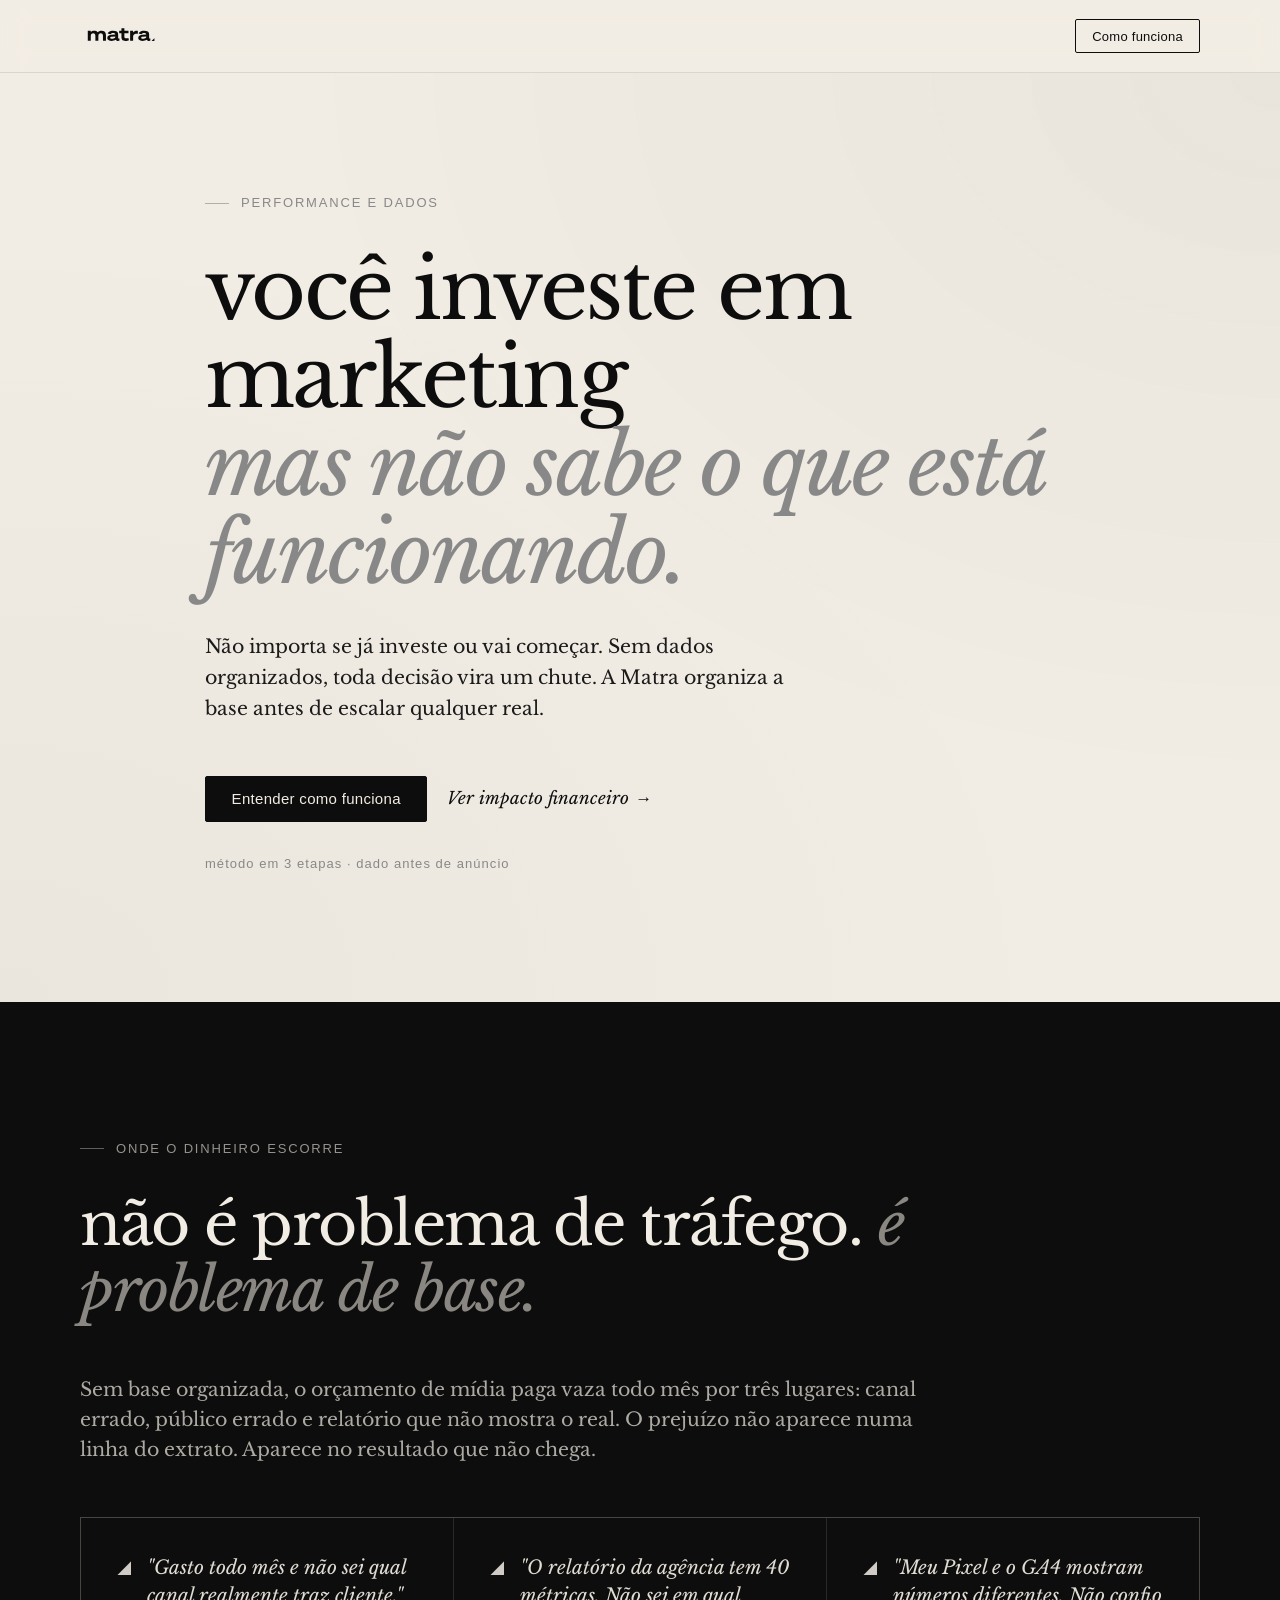
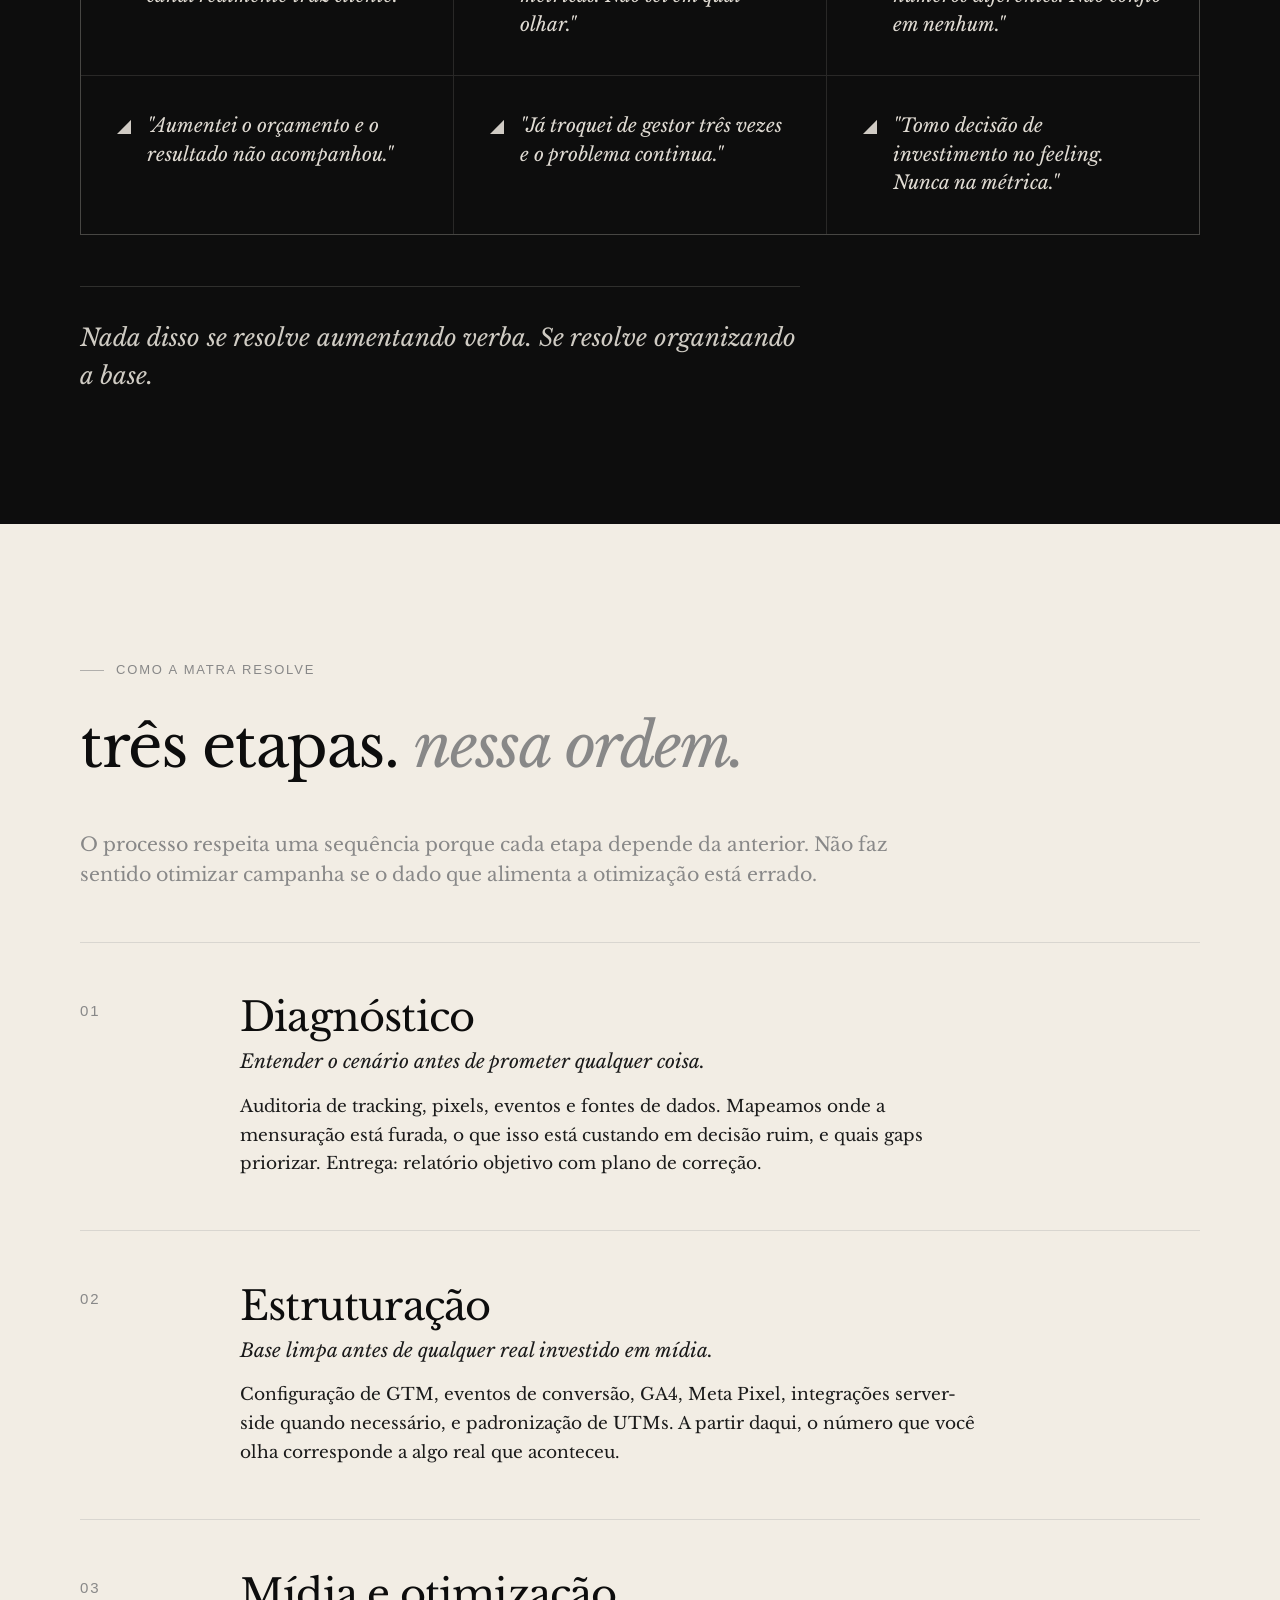
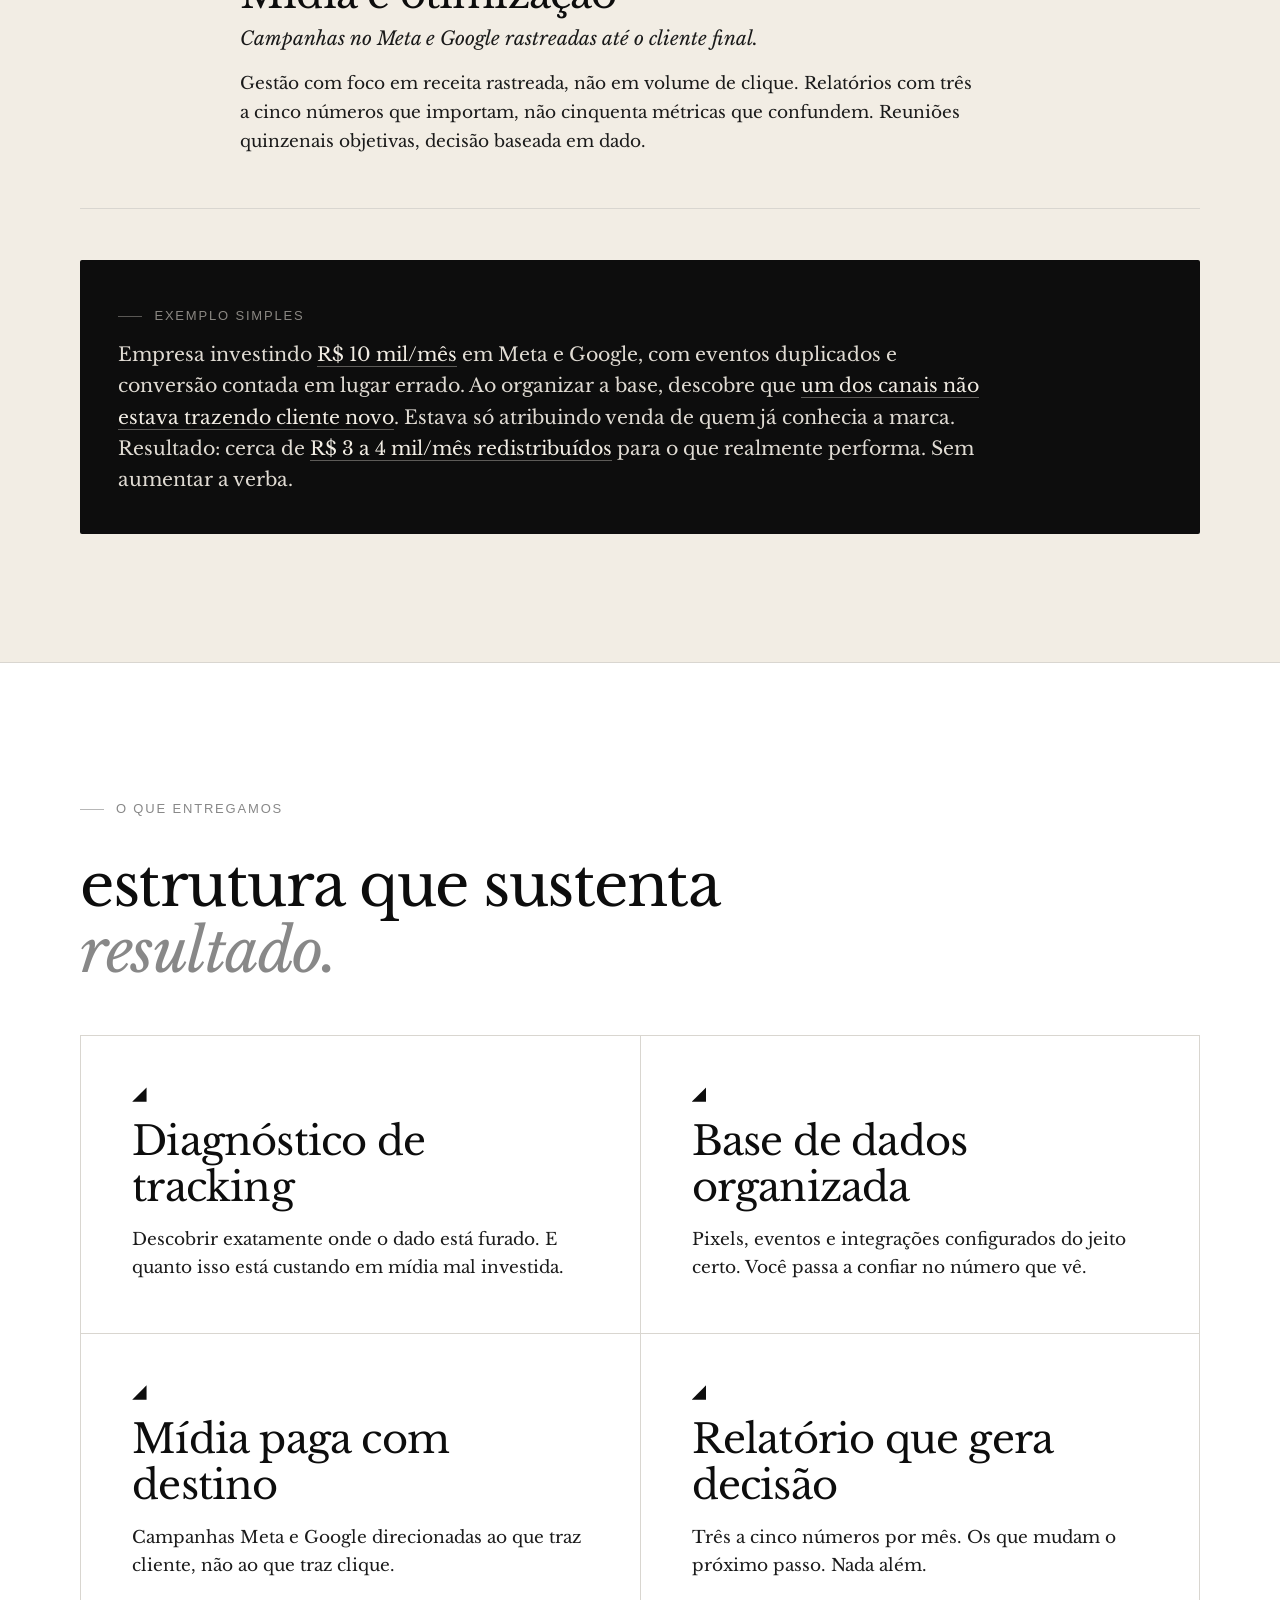
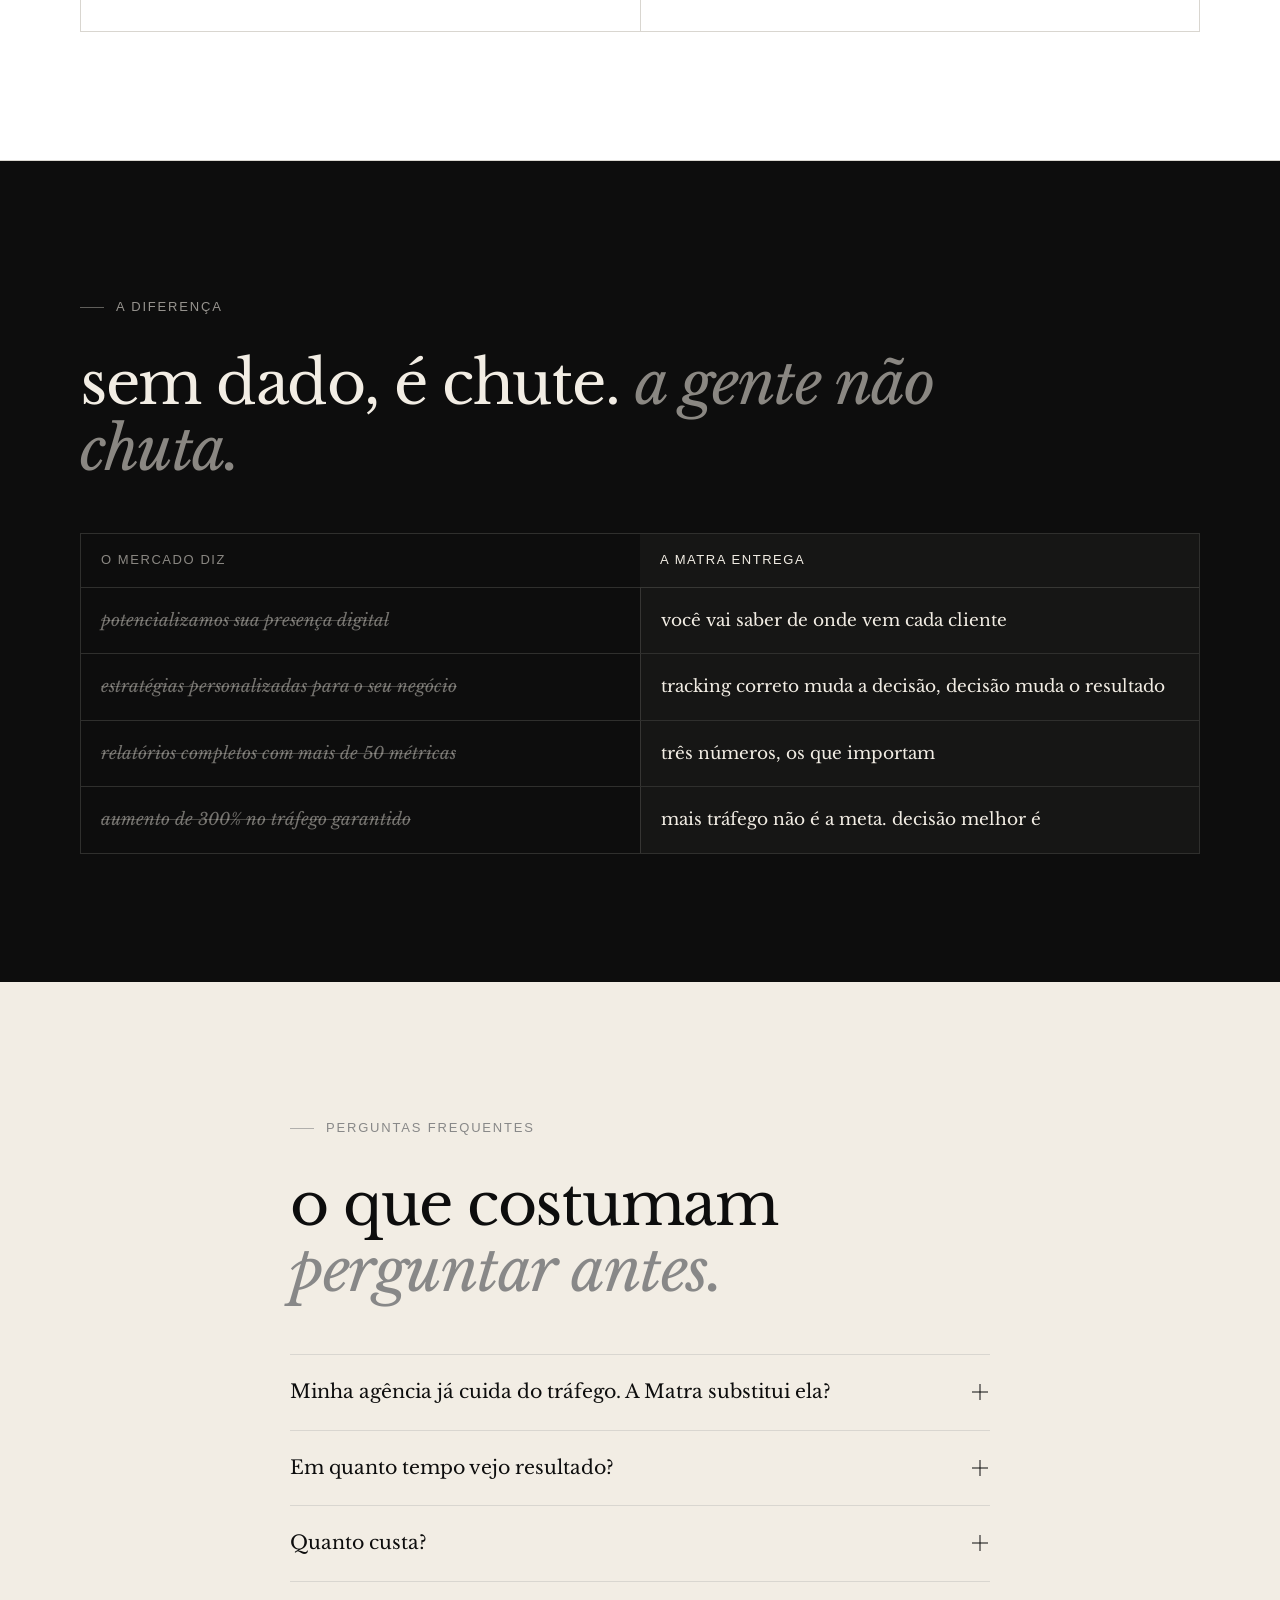
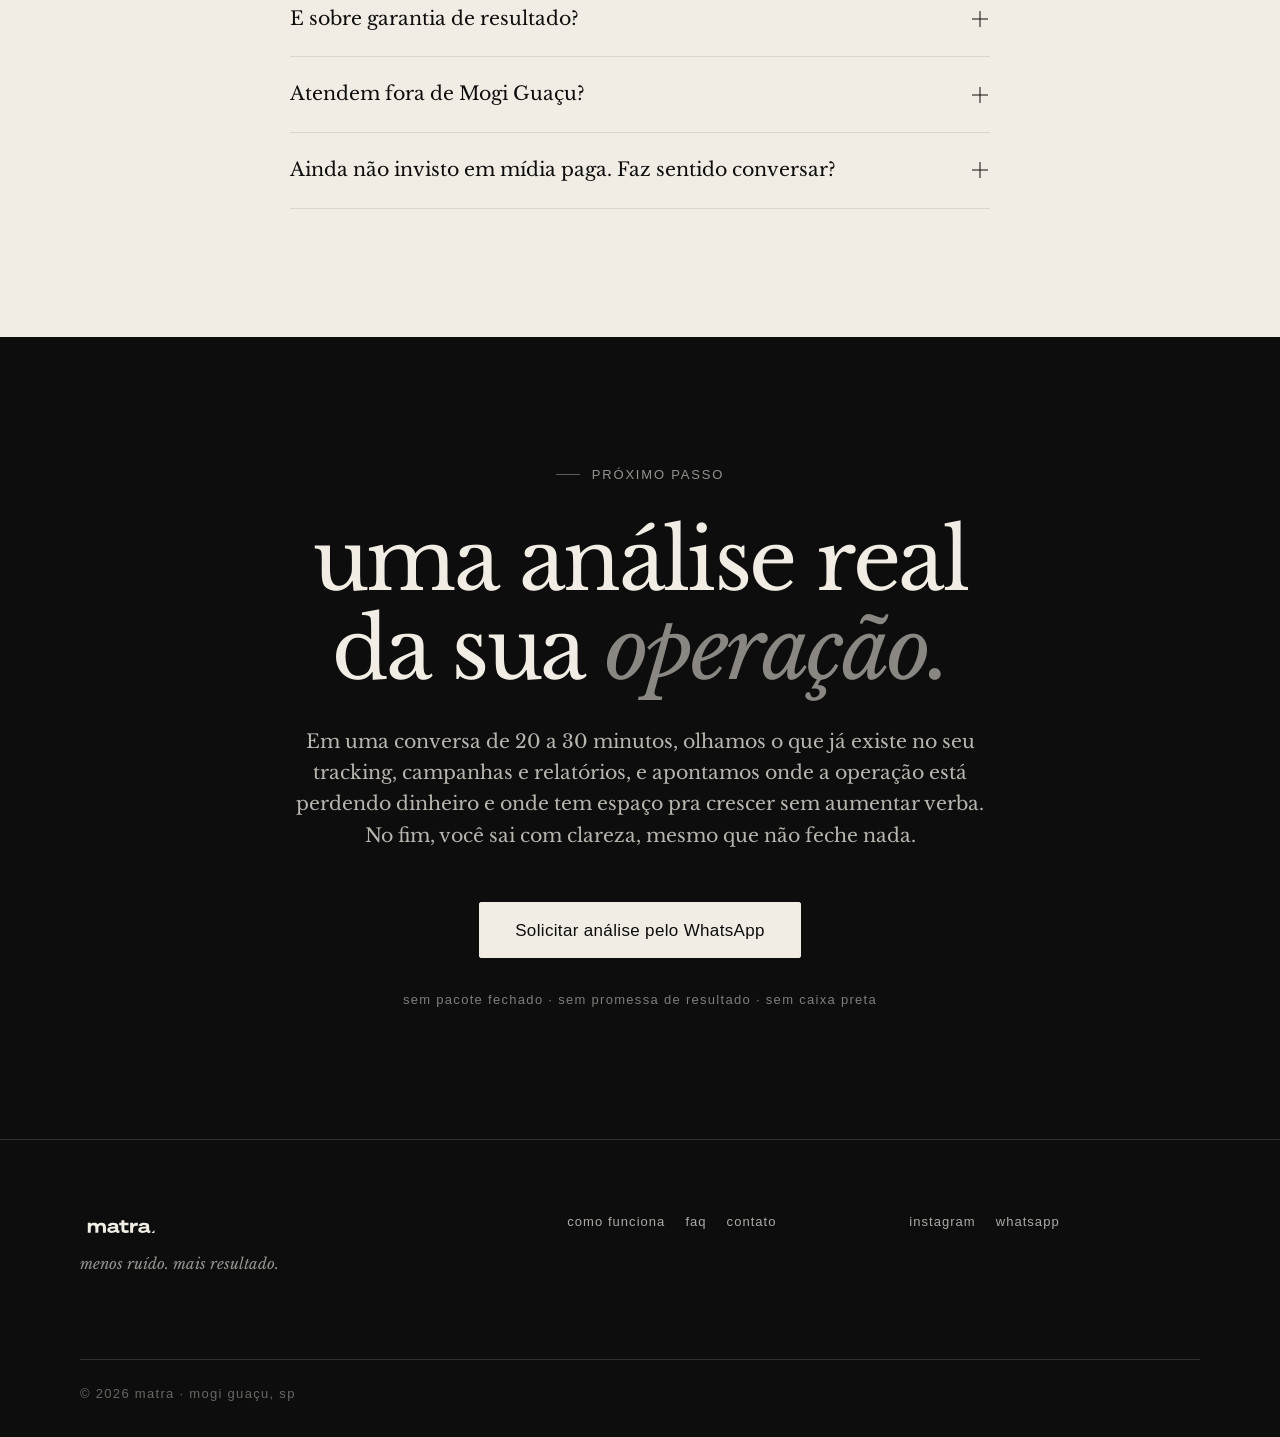
==== commit 693088c0: "feat: nova LP focada em conversão com hero reescrito, bloco de impacto financeiro, FAQ ajustado, log" ====
--- a/index.html
+++ b/index.html
@@ -1,261 +1,437 @@
 <!DOCTYPE html>
 <html lang="pt-BR">
 <head>
-<meta charset="UTF-8">
-<meta name="viewport" content="width=device-width, initial-scale=1.0">
-
-<!-- SEO -->
-<title>Matra — menos ruído. mais resultado.</title>
-<meta name="description" content="Agência de performance e dados para PMEs em Mogi Guaçu, SP. Organizamos tracking e dados antes de escalar mídia — diagnóstico gratuito.">
-<meta name="robots" content="index, follow">
-<link rel="canonical" href="https://www.matrabr.com/">
-
-<!-- OpenGraph -->
-<meta property="og:type" content="website">
-<meta property="og:url" content="https://www.matrabr.com/">
-<meta property="og:title" content="Matra — menos ruído. mais resultado.">
-<meta property="og:description" content="Agência de performance e dados para PMEs. Organizamos tracking e base antes de escalar mídia. Mogi Guaçu, SP.">
-<meta property="og:image" content="https://www.matrabr.com/assets/img/og-image.jpg">
-<meta property="og:image:width" content="1200">
-<meta property="og:image:height" content="630">
-<meta property="og:locale" content="pt_BR">
-<meta property="og:site_name" content="Matra">
-
-<!-- Twitter Card -->
-<meta name="twitter:card" content="summary_large_image">
-<meta name="twitter:title" content="Matra — menos ruído. mais resultado.">
-<meta name="twitter:description" content="Agência de performance e dados para PMEs. Organizamos tracking e base antes de escalar mídia. Mogi Guaçu, SP.">
-<meta name="twitter:image" content="https://www.matrabr.com/assets/img/og-image.jpg">
-
-<!-- Favicon -->
-<link rel="icon" href="assets/img/favicon.svg" type="image/svg+xml">
-<link rel="icon" href="assets/favicon.ico" sizes="any">
-<link rel="apple-touch-icon" href="assets/img/apple-touch-icon.png">
-
-<!-- Schema.org LocalBusiness -->
-<script type="application/ld+json">
-{
-  "@context": "https://schema.org",
-  "@type": "LocalBusiness",
-  "name": "Matra",
-  "description": "Agência de performance e dados focada em PMEs. Organizamos tracking e base de dados antes de escalar campanhas de mídia paga.",
-  "url": "https://www.matrabr.com",
-  "telephone": "+5519999136342",
-  "priceRange": "$$",
-  "address": {
-    "@type": "PostalAddress",
-    "addressLocality": "Mogi Guaçu",
-    "addressRegion": "SP",
-    "addressCountry": "BR"
-  },
-  "geo": {
-    "@type": "GeoCoordinates",
-    "latitude": -22.3717,
-    "longitude": -46.9414
-  },
-  "sameAs": [
-    "https://www.instagram.com/matra.br"
-  ],
-  "knowsAbout": [
-    "Tracking digital",
-    "Google Tag Manager",
-    "Meta Ads",
-    "Google Ads",
-    "Análise de dados",
-    "Performance marketing"
-  ]
-}
-</script>
-
-<!-- Fonts -->
-<link rel="preconnect" href="https://fonts.googleapis.com">
-<link rel="preconnect" href="https://fonts.gstatic.com" crossorigin>
-<link href="https://fonts.googleapis.com/css2?family=Libre+Baskerville:ital,wght@0,400;0,700;1,400&display=swap" rel="stylesheet">
-<link rel="stylesheet" href="assets/css/styles.css">
-
-<!-- Google Tag Manager — adicionar GTM-XXXXXXX quando disponível -->
-<!--
-<script>(function(w,d,s,l,i){w[l]=w[l]||[];w[l].push({"gtm.start":
-new Date().getTime(),event:"gtm.js"});var f=d.getElementsByTagName(s)[0],
-j=d.createElement(s),dl=l!="dataLayer"?"&l="+l:"";j.async=true;j.src=
-"https://www.googletagmanager.com/gtm.js?id="+i+dl;f.parentNode.insertBefore(j,f);
-})(window,document,"script","dataLayer","GTM-XXXXXXX");</script>
--->
+  <meta charset="UTF-8">
+  <meta name="viewport" content="width=device-width, initial-scale=1.0">
+  <title>Matra - tracking, dados e mídia paga orientada a resultado</title>
+  <meta name="description" content="A maioria das empresas não tem problema de tráfego. Tem problema de base. Sem dados confiáveis, cada real investido em anúncio vira decisão no escuro. A Matra organiza a base antes de escalar mídia.">
+  <link rel="canonical" href="https://matrabr.com/">
+
+  <!-- Favicon oficial -->
+  <link rel="icon" type="image/svg+xml" href="/assets/img/favicon.svg">
+
+  <!-- Preconnect fontes -->
+  <link rel="preconnect" href="https://fonts.googleapis.com">
+  <link rel="preconnect" href="https://fonts.gstatic.com" crossorigin>
+
+  <!-- Fonte editorial (Libre Baskerville) + fallback sans -->
+  <link href="https://fonts.googleapis.com/css2?family=Libre+Baskerville:ital,wght@0,400;0,700;1,400&display=swap" rel="stylesheet">
+
+  <!-- CSS -->
+  <link rel="stylesheet" href="/assets/css/styles.css">
+
+  <!-- Open Graph -->
+  <meta property="og:title" content="Matra - menos ruído. mais resultado.">
+  <meta property="og:description" content="Anúncio sem base confiável é dinheiro virando chute. A Matra organiza tracking, dados e mídia para decisão de negócio, não métrica de vaidade.">
+  <meta property="og:image" content="https://matrabr.com/assets/img/og-image.jpg">
+  <meta property="og:url" content="https://matrabr.com/">
+  <meta property="og:type" content="website">
+  <meta property="og:locale" content="pt_BR">
+
+  <!-- Twitter Card -->
+  <meta name="twitter:card" content="summary_large_image">
+  <meta name="twitter:title" content="Matra - menos ruído. mais resultado.">
+  <meta name="twitter:description" content="Anúncio sem base confiável é dinheiro virando chute. A Matra organiza tracking, dados e mídia para decisão de negócio.">
+  <meta name="twitter:image" content="https://matrabr.com/assets/img/og-image.jpg">
+
+  <!-- Schema.org ProfessionalService -->
+  <script type="application/ld+json">
+  {
+    "@context": "https://schema.org",
+    "@type": "ProfessionalService",
+    "name": "Matra",
+    "description": "Agência de performance e dados. Tracking, mensuração e mídia paga orientada a resultado.",
+    "url": "https://matrabr.com",
+    "telephone": "+5519999136342",
+    "address": {
+      "@type": "PostalAddress",
+      "addressLocality": "Mogi Guaçu",
+      "addressRegion": "SP",
+      "addressCountry": "BR"
+    },
+    "sameAs": [
+      "https://instagram.com/matra.br"
+    ]
+  }
+  </script>
+
+  <!-- GTM placeholder (ativar quando container existir) -->
+  <!--
+  <script>(function(w,d,s,l,i){w[l]=w[l]||[];w[l].push({'gtm.start':
+  new Date().getTime(),event:'gtm.js'});var f=d.getElementsByTagName(s)[0],
+  j=d.createElement(s),dl=l!='dataLayer'?'&l='+l:'';j.async=true;j.src=
+  'https://www.googletagmanager.com/gtm.js?id='+i+dl;f.parentNode.insertBefore(j,f);
+  })(window,document,'script','dataLayer','GTM-XXXXXXX');</script>
+  -->
 </head>
 <body>
 
-<!-- Google Tag Manager (noscript) — adicionar GTM-XXXXXXX quando disponível -->
-<!--
-<noscript><iframe src="https://www.googletagmanager.com/ns.html?id=GTM-XXXXXXX"
-height="0" width="0" style="display:none;visibility:hidden"></iframe></noscript>
--->
-
-<nav>
-  <a href="#" class="nav-logo">
-    <img src="assets/img/logo.svg" alt="Matra" width="120" height="48">
+  <!-- GTM noscript placeholder -->
+  <!--
+  <noscript><iframe src="https://www.googletagmanager.com/ns.html?id=GTM-XXXXXXX"
+  height="0" width="0" style="display:none;visibility:hidden"></iframe></noscript>
+  -->
+
+  <!-- ============== HEADER ============== -->
+  <header class="site-header" data-section="header">
+    <div class="container site-header__inner">
+      <a href="#top" class="logo" aria-label="Matra - página inicial">
+        <img src="/assets/img/logo-preto.svg" alt="Matra" width="140" height="44">
+      </a>
+      <a href="#como-funciona"
+         class="btn btn--ghost btn--sm"
+         data-track="cta_click" data-section="header" data-label="anchor_como_funciona">
+        Como funciona
+      </a>
+    </div>
+  </header>
+
+  <main id="top">
+
+    <!-- ============== HERO ============== -->
+    <section class="hero" data-section="hero">
+      <div class="container hero__inner">
+        <p class="eyebrow">performance e dados</p>
+        <h1 class="hero__title">
+          você investe em marketing<br>
+          <em>mas não sabe o que está funcionando.</em>
+        </h1>
+        <p class="hero__sub">
+          Não importa se já investe ou vai começar.
+          Sem dados organizados, toda decisão vira um chute.
+          A Matra organiza a base antes de escalar qualquer real.
+        </p>
+        <div class="hero__ctas">
+          <a href="#como-funciona" class="btn btn--primary"
+             data-track="cta_click" data-section="hero" data-label="anchor_como_funciona">
+            Entender como funciona
+          </a>
+          <a href="#metodo-impacto" class="btn btn--link">
+            Ver impacto financeiro →
+          </a>
+        </div>
+        <p class="hero__trust">
+          método em 3 etapas · dado antes de anúncio
+        </p>
+      </div>
+    </section>
+
+    <!-- ============== DOR / RECONHECIMENTO ============== -->
+    <section class="section section--dark" data-section="dor">
+      <div class="container">
+        <p class="eyebrow eyebrow--light">onde o dinheiro escorre</p>
+        <h2 class="section__title">
+          não é problema de tráfego. <em>é problema de base.</em>
+        </h2>
+        <p class="section__lead section__lead--inverse">
+          Sem base organizada, o orçamento de mídia paga vaza todo mês por três lugares:
+          canal errado, público errado e relatório que não mostra o real. O prejuízo não aparece
+          numa linha do extrato. Aparece no resultado que não chega.
+        </p>
+
+        <ul class="pains">
+          <li class="pain">
+            <span class="pain__tri" aria-hidden="true"></span>
+            <p>"Gasto todo mês e não sei qual canal realmente traz cliente."</p>
+          </li>
+          <li class="pain">
+            <span class="pain__tri" aria-hidden="true"></span>
+            <p>"O relatório da agência tem 40 métricas. Não sei em qual olhar."</p>
+          </li>
+          <li class="pain">
+            <span class="pain__tri" aria-hidden="true"></span>
+            <p>"Meu Pixel e o GA4 mostram números diferentes. Não confio em nenhum."</p>
+          </li>
+          <li class="pain">
+            <span class="pain__tri" aria-hidden="true"></span>
+            <p>"Aumentei o orçamento e o resultado não acompanhou."</p>
+          </li>
+          <li class="pain">
+            <span class="pain__tri" aria-hidden="true"></span>
+            <p>"Já troquei de gestor três vezes e o problema continua."</p>
+          </li>
+          <li class="pain">
+            <span class="pain__tri" aria-hidden="true"></span>
+            <p>"Tomo decisão de investimento no feeling. Nunca na métrica."</p>
+          </li>
+        </ul>
+
+        <p class="section__closer">
+          Nada disso se resolve aumentando verba. Se resolve organizando a base.
+        </p>
+      </div>
+    </section>
+
+    <!-- ============== COMO FUNCIONA / MÉTODO ============== -->
+    <section class="section" id="como-funciona" data-section="metodo">
+      <div class="container">
+        <p class="eyebrow">como a Matra resolve</p>
+        <h2 class="section__title">
+          três etapas. <em>nessa ordem.</em>
+        </h2>
+        <p class="section__lead">
+          O processo respeita uma sequência porque cada etapa depende da anterior.
+          Não faz sentido otimizar campanha se o dado que alimenta a otimização está errado.
+        </p>
+
+        <ol class="steps">
+          <li class="step">
+            <div class="step__num">01</div>
+            <div class="step__content">
+              <h3>Diagnóstico</h3>
+              <p class="step__lead">Entender o cenário antes de prometer qualquer coisa.</p>
+              <p>
+                Auditoria de tracking, pixels, eventos e fontes de dados. Mapeamos onde a
+                mensuração está furada, o que isso está custando em decisão ruim, e quais
+                gaps priorizar. Entrega: relatório objetivo com plano de correção.
+              </p>
+            </div>
+          </li>
+
+          <li class="step">
+            <div class="step__num">02</div>
+            <div class="step__content">
+              <h3>Estruturação</h3>
+              <p class="step__lead">Base limpa antes de qualquer real investido em mídia.</p>
+              <p>
+                Configuração de GTM, eventos de conversão, GA4, Meta Pixel, integrações
+                server-side quando necessário, e padronização de UTMs. A partir daqui,
+                o número que você olha corresponde a algo real que aconteceu.
+              </p>
+            </div>
+          </li>
+
+          <li class="step">
+            <div class="step__num">03</div>
+            <div class="step__content">
+              <h3>Mídia e otimização</h3>
+              <p class="step__lead">Campanhas no Meta e Google rastreadas até o cliente final.</p>
+              <p>
+                Gestão com foco em receita rastreada, não em volume de clique. Relatórios
+                com três a cinco números que importam, não cinquenta métricas que confundem.
+                Reuniões quinzenais objetivas, decisão baseada em dado.
+              </p>
+            </div>
+          </li>
+        </ol>
+
+        <!-- Impacto financeiro -->
+        <aside class="impact" id="metodo-impacto">
+          <p class="impact__eyebrow">exemplo simples</p>
+          <p class="impact__text">
+            Empresa investindo <strong>R$ 10 mil/mês</strong> em Meta e Google, com
+            eventos duplicados e conversão contada em lugar errado. Ao organizar a base,
+            descobre que <strong>um dos canais não estava trazendo cliente novo</strong>.
+            Estava só atribuindo venda de quem já conhecia a marca. Resultado: cerca de
+            <strong>R$ 3 a 4 mil/mês redistribuídos</strong> para o que realmente performa.
+            Sem aumentar a verba.
+          </p>
+        </aside>
+      </div>
+    </section>
+
+    <!-- ============== SERVIÇOS ============== -->
+    <section class="section section--alt" data-section="servicos">
+      <div class="container">
+        <p class="eyebrow">o que entregamos</p>
+        <h2 class="section__title">estrutura que sustenta <em>resultado.</em></h2>
+
+        <div class="services">
+          <article class="service">
+            <span class="service__tri" aria-hidden="true"></span>
+            <h3>Diagnóstico de tracking</h3>
+            <p>Descobrir exatamente onde o dado está furado. E quanto isso está custando em mídia mal investida.</p>
+          </article>
+          <article class="service">
+            <span class="service__tri" aria-hidden="true"></span>
+            <h3>Base de dados organizada</h3>
+            <p>Pixels, eventos e integrações configurados do jeito certo. Você passa a confiar no número que vê.</p>
+          </article>
+          <article class="service">
+            <span class="service__tri" aria-hidden="true"></span>
+            <h3>Mídia paga com destino</h3>
+            <p>Campanhas Meta e Google direcionadas ao que traz cliente, não ao que traz clique.</p>
+          </article>
+          <article class="service">
+            <span class="service__tri" aria-hidden="true"></span>
+            <h3>Relatório que gera decisão</h3>
+            <p>Três a cinco números por mês. Os que mudam o próximo passo. Nada além.</p>
+          </article>
+        </div>
+      </div>
+    </section>
+
+    <!-- ============== DIFERENCIAL ============== -->
+    <section class="section section--dark" data-section="diferencial">
+      <div class="container">
+        <p class="eyebrow eyebrow--light">a diferença</p>
+        <h2 class="section__title">
+          sem dado, é chute. <em>a gente não chuta.</em>
+        </h2>
+
+        <div class="compare">
+          <div class="compare__head compare__head--left">o mercado diz</div>
+          <div class="compare__head compare__head--right">a Matra entrega</div>
+
+          <div class="compare__row">
+            <div class="compare__cell compare__cell--left">potencializamos sua presença digital</div>
+            <div class="compare__cell compare__cell--right">você vai saber de onde vem cada cliente</div>
+          </div>
+          <div class="compare__row">
+            <div class="compare__cell compare__cell--left">estratégias personalizadas para o seu negócio</div>
+            <div class="compare__cell compare__cell--right">tracking correto muda a decisão, decisão muda o resultado</div>
+          </div>
+          <div class="compare__row">
+            <div class="compare__cell compare__cell--left">relatórios completos com mais de 50 métricas</div>
+            <div class="compare__cell compare__cell--right">três números, os que importam</div>
+          </div>
+          <div class="compare__row">
+            <div class="compare__cell compare__cell--left">aumento de 300% no tráfego garantido</div>
+            <div class="compare__cell compare__cell--right">mais tráfego não é a meta. decisão melhor é</div>
+          </div>
+        </div>
+      </div>
+    </section>
+
+    <!-- ============== FAQ ============== -->
+    <section class="section" id="faq" data-section="faq">
+      <div class="container container--narrow">
+        <p class="eyebrow">perguntas frequentes</p>
+        <h2 class="section__title">o que costumam <em>perguntar antes.</em></h2>
+
+        <div class="faq">
+          <details class="faq__item">
+            <summary>
+              <span>Minha agência já cuida do tráfego. A Matra substitui ela?</span>
+              <span class="faq__icon" aria-hidden="true"></span>
+            </summary>
+            <div class="faq__body">
+              <p>Depende. Se a sua agência já organiza tracking, mensuração e reporta com clareza, a Matra pode entrar só com uma análise pontual. Se você não confia nos números que recebe, a gente assume o escopo completo: tracking, dados e mídia.</p>
+            </div>
+          </details>
+
+          <details class="faq__item">
+            <summary>
+              <span>Em quanto tempo vejo resultado?</span>
+              <span class="faq__icon" aria-hidden="true"></span>
+            </summary>
+            <div class="faq__body">
+              <p>A primeira entrega é a análise da operação, em até duas semanas. Depois da estruturação, o ganho começa a aparecer já no primeiro mês de mídia. E se consolida no terceiro, quando o dado já é confiável o bastante pra decisão ficar óbvia.</p>
+            </div>
+          </details>
+
+          <details class="faq__item">
+            <summary>
+              <span>Quanto custa?</span>
+              <span class="faq__icon" aria-hidden="true"></span>
+            </summary>
+            <div class="faq__body">
+              <p>A análise inicial é sem custo. O escopo depois disso varia com o tamanho da operação e o estado da base. Conversamos pra entender o cenário e passamos um valor honesto. Sem pacote fechado, sem surpresa.</p>
+            </div>
+          </details>
+
+          <details class="faq__item">
+            <summary>
+              <span>E sobre garantia de resultado?</span>
+              <span class="faq__icon" aria-hidden="true"></span>
+            </summary>
+            <div class="faq__body">
+              <p>Garantimos método e transparência. O método é o mesmo que usamos com qualquer cliente: diagnóstico, estruturação e mídia rastreada. A cada etapa você entende o que foi feito, por quê, e qual foi o efeito. Sem caixa preta.</p>
+            </div>
+          </details>
+
+          <details class="faq__item">
+            <summary>
+              <span>Atendem fora de Mogi Guaçu?</span>
+              <span class="faq__icon" aria-hidden="true"></span>
+            </summary>
+            <div class="faq__body">
+              <p>Sim. Operação 100% remota. Reuniões por vídeo, entregas digitais. Atendemos Brasil inteiro.</p>
+            </div>
+          </details>
+
+          <details class="faq__item">
+            <summary>
+              <span>Ainda não invisto em mídia paga. Faz sentido conversar?</span>
+              <span class="faq__icon" aria-hidden="true"></span>
+            </summary>
+            <div class="faq__body">
+              <p>Faz, e é o cenário ideal. Começar com a base organizada desde o primeiro real investido evita todo o prejuízo de corrigir depois. Nesses casos a etapa 1 é bem mais curta, porque não há histórico de tracking quebrado pra desfazer.</p>
+            </div>
+          </details>
+        </div>
+      </div>
+    </section>
+
+    <!-- ============== CTA FINAL ============== -->
+    <section class="section cta-final" id="contato" data-section="cta-final">
+      <div class="container container--narrow cta-final__inner">
+        <p class="eyebrow eyebrow--light">próximo passo</p>
+        <h2 class="cta-final__title">
+          uma análise real da sua <em>operação.</em>
+        </h2>
+        <p class="cta-final__sub">
+          Em uma conversa de 20 a 30 minutos, olhamos o que já existe no seu tracking,
+          campanhas e relatórios, e apontamos onde a operação está perdendo dinheiro
+          e onde tem espaço pra crescer sem aumentar verba. No fim, você sai com clareza,
+          mesmo que não feche nada.
+        </p>
+
+        <a href="https://wa.me/5519999136342?text=Ol%C3%A1%2C%20quero%20uma%20an%C3%A1lise%20da%20minha%20opera%C3%A7%C3%A3o%20com%20a%20Matra."
+           class="btn btn--primary btn--lg"
+           target="_blank" rel="noopener noreferrer"
+           data-track="cta_click" data-section="cta-final" data-label="whatsapp_final">
+          Solicitar análise pelo WhatsApp
+        </a>
+
+        <p class="cta-final__meta">
+          sem pacote fechado · sem promessa de resultado · sem caixa preta
+        </p>
+      </div>
+    </section>
+
+  </main>
+
+  <!-- ============== FOOTER ============== -->
+  <footer class="site-footer" data-section="footer">
+    <div class="container site-footer__inner">
+      <div class="site-footer__brand">
+        <a href="#top" class="logo logo--light" aria-label="Matra">
+          <img src="/assets/img/logo-branco.svg" alt="Matra" width="140" height="44">
+        </a>
+        <p class="site-footer__tagline">menos ruído. mais resultado.</p>
+      </div>
+
+      <nav class="site-footer__nav" aria-label="Links">
+        <a href="#como-funciona">Como funciona</a>
+        <a href="#faq">FAQ</a>
+        <a href="#contato">Contato</a>
+      </nav>
+
+      <div class="site-footer__social">
+        <a href="https://instagram.com/matra.br" target="_blank" rel="noopener noreferrer"
+           data-track="social_click" data-label="instagram">Instagram</a>
+        <a href="https://wa.me/5519999136342" target="_blank" rel="noopener noreferrer"
+           data-track="social_click" data-label="whatsapp_footer">WhatsApp</a>
+      </div>
+
+      <p class="site-footer__copy">
+        © <span id="year"></span> Matra · Mogi Guaçu, SP
+      </p>
+    </div>
+  </footer>
+
+  <!-- ============== WHATSAPP FLUTUANTE (aparece só depois do método) ============== -->
+  <a href="https://wa.me/5519999136342?text=Ol%C3%A1%2C%20vim%20pelo%20site%20da%20Matra%20e%20quero%20entender%20melhor."
+     class="wa-float"
+     target="_blank" rel="noopener noreferrer"
+     aria-label="Conversar no WhatsApp"
+     data-track="cta_click" data-section="float" data-label="whatsapp_float">
+    <svg viewBox="0 0 32 32" aria-hidden="true" focusable="false">
+      <path d="M16.002 3.2c-7.07 0-12.8 5.73-12.8 12.8 0 2.26.595 4.466 1.725 6.4L3.2 28.8l6.56-1.706a12.742 12.742 0 0 0 6.24 1.6h.005c7.064 0 12.795-5.73 12.795-12.8 0-3.42-1.333-6.637-3.754-9.058A12.72 12.72 0 0 0 16.002 3.2Zm0 23.31h-.004a10.64 10.64 0 0 1-5.42-1.485l-.39-.232-4.05 1.054 1.08-3.946-.254-.403a10.63 10.63 0 0 1-1.632-5.698c0-5.88 4.785-10.666 10.67-10.666 2.848 0 5.525 1.11 7.54 3.126a10.584 10.584 0 0 1 3.126 7.544c0 5.88-4.785 10.706-10.666 10.706Zm5.85-7.98c-.32-.16-1.896-.935-2.19-1.042-.294-.107-.508-.16-.722.16-.213.32-.83 1.042-1.017 1.255-.187.213-.374.24-.694.08-.32-.16-1.352-.498-2.575-1.587-.952-.848-1.594-1.895-1.78-2.215-.187-.32-.02-.493.14-.653.143-.142.32-.373.48-.56.16-.187.213-.32.32-.533.107-.213.053-.4-.027-.56-.08-.16-.722-1.738-.99-2.38-.26-.624-.527-.54-.722-.55l-.614-.01c-.213 0-.56.08-.853.4-.294.32-1.122 1.094-1.122 2.67 0 1.575 1.148 3.099 1.308 3.312.16.213 2.256 3.443 5.465 4.83.764.33 1.36.527 1.825.674.767.245 1.464.21 2.015.128.615-.092 1.896-.775 2.164-1.524.267-.747.267-1.39.187-1.524-.08-.133-.294-.213-.614-.373Z"/>
+    </svg>
   </a>
-  <a href="#contato" class="nav-cta">Fale conosco</a>
-</nav>
-
-<section class="hero">
-  <div class="hero-content">
-    <h1 class="hero-headline">
-      a maioria das empresas<br>
-      não tem problema de tráfego.<br>
-      <em>tem problema de base.</em>
-    </h1>
-    <p class="hero-sub">dados incompletos, eventos mal configurados,<br>decisões tomadas no escuro.</p>
-    <a href="#contato" class="hero-cta">Fale com a Matra</a>
-  </div>
-  <div class="hero-bottom">
-    <p class="hero-slogan">menos ruído. <strong>mais resultado.</strong></p>
-    <div class="hero-icone">
-      <img src="assets/img/triangle-light.svg" alt="" aria-hidden="true" width="60" height="60">
-    </div>
-  </div>
-</section>
-
-<section class="problema">
-  <div class="reveal">
-    <span class="problema-label">O diagnóstico</span>
-    <h2 class="problema-headline">você investe em anúncios.<br>mas sabe de onde vem<br><em>cada cliente?</em></h2>
-  </div>
-  <div class="problema-direita reveal">
-    <p>O problema não está no tráfego. Está na base que sustenta as decisões.</p>
-    <p>Sem tracking correto, você otimiza campanhas com dados errados — e desperdiça orçamento sem saber.</p>
-    <p>A Matra organiza essa base antes de escalar qualquer campanha.</p>
-  </div>
-</section>
-
-<section class="servicos">
-  <div class="servicos-header reveal">
-    <span class="servicos-label">O que fazemos</span>
-    <h2 class="servicos-titulo">estrutura que sustenta resultado.</h2>
-  </div>
-  <div class="servicos-grid">
-    <div class="servico reveal">
-      <span class="servico-num">01</span>
-      <div class="servico-icone">
-        <img src="assets/img/triangle-light.svg" alt="" aria-hidden="true" width="40" height="40" loading="lazy">
-      </div>
-      <h3 class="servico-nome">Diagnóstico de tracking</h3>
-      <p class="servico-desc">Auditoria completa da mensuração. Identificamos onde seus dados falham antes de investir mais.</p>
-    </div>
-    <div class="servico reveal">
-      <span class="servico-num">02</span>
-      <div class="servico-icone">
-        <img src="assets/img/triangle-light.svg" alt="" aria-hidden="true" width="40" height="40" loading="lazy">
-      </div>
-      <h3 class="servico-nome">Estruturação de dados</h3>
-      <p class="servico-desc">Configuração de eventos, pixels e integrações. Base limpa para decisões confiáveis.</p>
-    </div>
-    <div class="servico reveal">
-      <span class="servico-num">03</span>
-      <div class="servico-icone">
-        <img src="assets/img/triangle-light.svg" alt="" aria-hidden="true" width="40" height="40" loading="lazy">
-      </div>
-      <h3 class="servico-nome">Gestão de mídia paga</h3>
-      <p class="servico-desc">Campanhas no Meta e Google com foco em resultado rastreado — não em volume de clique.</p>
-    </div>
-    <div class="servico reveal">
-      <span class="servico-num">04</span>
-      <div class="servico-icone">
-        <img src="assets/img/triangle-light.svg" alt="" aria-hidden="true" width="40" height="40" loading="lazy">
-      </div>
-      <h3 class="servico-nome">Análise de performance</h3>
-      <p class="servico-desc">Relatórios com os números que importam. Sem ruído, sem métrica de vaidade.</p>
-    </div>
-  </div>
-</section>
-
-<section class="pilares">
-  <div class="pilares-header reveal">
-    <span class="pilares-label">Como trabalhamos</span>
-    <h2 class="pilares-titulo">três pilares. uma direção.</h2>
-  </div>
-  <div class="pilares-grid">
-    <div class="pilar reveal">
-      <span class="pilar-num">01</span>
-      <div class="pilar-icone">
-        <img src="assets/img/triangle-dark.svg" alt="" aria-hidden="true" width="40" height="40" loading="lazy">
-      </div>
-      <h3 class="pilar-nome">Medida</h3>
-      <p class="pilar-desc">Você só pode melhorar o que consegue medir. A Matra começa onde os outros terminam: nos dados.</p>
-    </div>
-    <div class="pilar reveal">
-      <span class="pilar-num">02</span>
-      <div class="pilar-icone">
-        <img src="assets/img/triangle-dark.svg" alt="" aria-hidden="true" width="40" height="40" loading="lazy">
-      </div>
-      <h3 class="pilar-nome">Clareza</h3>
-      <p class="pilar-desc">Dado sem interpretação é ruído. A Matra transforma número em decisão.</p>
-    </div>
-    <div class="pilar reveal">
-      <span class="pilar-num">03</span>
-      <div class="pilar-icone">
-        <img src="assets/img/triangle-dark.svg" alt="" aria-hidden="true" width="40" height="40" loading="lazy">
-      </div>
-      <h3 class="pilar-nome">Resultado</h3>
-      <p class="pilar-desc">Tráfego sem conversão é vaidade. Cada real investido tem destino rastreado.</p>
-    </div>
-  </div>
-</section>
-
-<section class="diferencial">
-  <div class="diferencial-left reveal">
-    <span class="diferencial-label">A diferença</span>
-    <h2 class="diferencial-titulo">sem dado,<br>é chute.<br><br><em>a gente<br>não chuta.</em></h2>
-  </div>
-  <div class="comparacao reveal">
-    <div class="comp-header-row">
-      <span class="comp-col-label nao">o mercado diz</span>
-      <span class="comp-col-label sim">a Matra entrega</span>
-    </div>
-    <div class="comp-item">
-      <div class="comp-nao"><p>Potencializamos sua presença digital</p></div>
-      <div class="comp-sim"><p>Você vai saber de onde vem cada cliente</p></div>
-    </div>
-    <div class="comp-item">
-      <div class="comp-nao"><p>Estratégias personalizadas para o seu negócio</p></div>
-      <div class="comp-sim"><p>Tracking correto muda a decisão. A decisão muda o resultado</p></div>
-    </div>
-    <div class="comp-item">
-      <div class="comp-nao"><p>Relatórios completos com mais de 50 métricas</p></div>
-      <div class="comp-sim"><p>Três números. Os que importam</p></div>
-    </div>
-    <div class="comp-item">
-      <div class="comp-nao"><p>Aumento de 300% no tráfego garantido</p></div>
-      <div class="comp-sim"><p>Mais tráfego não é a meta. Decisão melhor é</p></div>
-    </div>
-  </div>
-</section>
-
-<section class="cta" id="contato">
-  <div class="cta-left reveal">
-    <span class="cta-label">Vamos conversar</span>
-    <h2 class="cta-headline">sua base está<br><em>organizada?</em></h2>
-    <p class="cta-sub">Diagnóstico gratuito, sem compromisso.<br>Uma conversa para entender onde estão os gaps.</p>
-  </div>
-  <div class="cta-right reveal">
-    <a href="https://wa.me/5519999136342" class="cta-btn" target="_blank" rel="noopener">falar com a Matra</a>
-    <p class="cta-nota">via WhatsApp · resposta rápida</p>
-    <div class="cta-diagnostico">
-      <p>Sem promessa de resultado imediato. Sem pacote fechado. O primeiro passo é entender o seu cenário.</p>
-    </div>
-  </div>
-</section>
-
-<footer>
-  <div class="footer-logo">
-    <img src="assets/img/logo.svg" alt="Matra" width="100" height="40" loading="lazy">
-  </div>
-  <span class="footer-slogan">menos ruído. mais resultado.</span>
-  <div class="footer-links">
-    <a href="https://instagram.com/matra.br" target="_blank" rel="noopener">Instagram</a>
-    <a href="https://wa.me/5519999136342" target="_blank" rel="noopener">WhatsApp</a>
-  </div>
-</footer>
-
-<script src="assets/js/main.js" defer></script>
+
+  <script src="/assets/js/main.js" defer></script>
 </body>
 </html>
--- a/assets/css/styles.css
+++ b/assets/css/styles.css
@@ -1,123 +1,787 @@
-@font-face { font-family:'SohneBreit'; src:url('../fonts/SohneBreit-Regular.woff2') format('woff2'); font-weight:300; font-style:normal }
-@font-face { font-family:'SohneBreit'; src:url('../fonts/SohneBreit-Italic.woff2') format('woff2'); font-weight:300; font-style:italic }
-@font-face { font-family:'SohneBreit'; src:url('../fonts/SohneBreit-Medium.woff2') format('woff2'); font-weight:500; font-style:normal }
-@font-face { font-family:'SohneBreit'; src:url('../fonts/SohneBreit-Semibold.woff2') format('woff2'); font-weight:600; font-style:normal }
-:root { --preto:#0d0d0d; --offwhite:#f2ede4; --cinza:#888888; --cinza-claro:#cccccc; --cinza-escuro:#444444 }
-*,*::before,*::after{margin:0;padding:0;box-sizing:border-box}
-html{scroll-behavior:smooth}
-body{background:var(--offwhite);color:var(--preto);font-family:'Libre Baskerville',Georgia,serif;overflow-x:hidden}
-nav{position:fixed;top:0;left:0;right:0;z-index:100;display:flex;justify-content:space-between;align-items:center;padding:1.2rem 4rem;background:var(--preto)}
-.nav-logo img{height:80px;width:auto;display:block}
-.nav-cta{font-family:'Libre Baskerville',serif;font-size:.78rem;color:var(--offwhite);text-decoration:none;border-bottom:1px solid rgba(242,237,228,.3);padding-bottom:2px;transition:border-color .3s}
-.nav-cta:hover{border-color:var(--offwhite)}
-.hero{min-height:100vh;background:var(--preto);display:grid;grid-template-rows:1fr auto;padding:8rem 4rem 3rem;overflow:hidden}
-.hero-content{display:flex;flex-direction:column;justify-content:center;max-width:780px}
-.hero-eyebrow{font-family:'SohneBreit',sans-serif;font-weight:300;font-size:.68rem;letter-spacing:.22em;text-transform:uppercase;color:var(--cinza);margin-bottom:3rem;opacity:0;animation:fadeUp .7s ease forwards .2s}
-.hero-headline{font-family:'Libre Baskerville',serif;font-size:clamp(2.2rem,4.5vw,3.8rem);font-weight:400;color:var(--offwhite);line-height:1.25;margin-bottom:2.5rem;opacity:0;animation:fadeUp .7s ease forwards .35s}
-.hero-headline em{font-style:italic;color:var(--cinza)}
-.hero-sub{font-family:'Libre Baskerville',serif;font-size:1rem;font-style:italic;color:var(--cinza);line-height:1.7;max-width:480px;opacity:0;animation:fadeUp .7s ease forwards .5s}
-.hero-bottom{display:flex;justify-content:space-between;align-items:flex-end;padding-top:2rem;border-top:1px solid rgba(242,237,228,.08);opacity:0;animation:fadeUp .7s ease forwards .65s}
-.hero-slogan{font-family:'Libre Baskerville',serif;font-size:.88rem;color:var(--cinza);font-style:italic}
-.hero-slogan strong{color:var(--offwhite);font-style:normal}
-.hero-icone{width:52px;height:auto}
-.hero-icone svg{width:100%;height:auto}
-.problema{padding:6rem 4rem;display:grid;grid-template-columns:5fr 4fr;gap:6rem;align-items:center;border-bottom:1px solid rgba(13,13,13,.08)}
-.problema-label{font-family:'SohneBreit',sans-serif;font-weight:300;font-size:.65rem;letter-spacing:.22em;text-transform:uppercase;color:var(--cinza);margin-bottom:2.5rem;display:block}
-.problema-headline{font-size:clamp(1.6rem,2.8vw,2.4rem);font-weight:400;line-height:1.35;color:var(--preto)}
-.problema-headline em{font-style:italic;color:var(--cinza)}
-.problema-direita{padding-left:2.5rem;border-left:1px solid rgba(13,13,13,.1)}
-.problema-direita p{font-size:.95rem;line-height:1.9;color:var(--cinza-escuro);margin-bottom:1.4rem}
-.problema-direita p:last-child{margin-bottom:0}
-.servicos{background:var(--preto);padding:6rem 4rem}
-.servicos-header{display:flex;justify-content:space-between;align-items:baseline;margin-bottom:5rem;padding-bottom:2rem;border-bottom:1px solid rgba(242,237,228,.08)}
-.servicos-label{font-family:'SohneBreit',sans-serif;font-weight:300;font-size:.65rem;letter-spacing:.22em;text-transform:uppercase;color:var(--cinza)}
-.servicos-titulo{font-family:'Libre Baskerville',serif;font-size:clamp(1.4rem,2.2vw,2rem);font-weight:400;font-style:italic;color:var(--offwhite)}
-.servicos-grid{display:grid;grid-template-columns:repeat(4,1fr)}
-.servico{padding:0 2rem 0 0;border-right:1px solid rgba(242,237,228,.07)}
-.servico:last-child{border-right:none;padding-right:0}
-.servico:not(:first-child){padding-left:2rem}
-.servico-num{font-family:'SohneBreit',sans-serif;font-weight:300;font-size:.6rem;letter-spacing:.2em;color:var(--cinza-escuro);display:block;margin-bottom:2rem}
-.servico-icone{width:28px;height:auto;margin-bottom:1.5rem;opacity:.5}
-.servico-icone svg{width:100%;height:auto}
-.servico-nome{font-family:'SohneBreit',sans-serif;font-weight:500;font-size:.82rem;letter-spacing:.06em;text-transform:uppercase;color:var(--offwhite);margin-bottom:1rem;line-height:1.4}
-.servico-desc{font-family:'Libre Baskerville',serif;font-size:.85rem;line-height:1.8;color:var(--cinza)}
-.pilares{padding:6rem 4rem;border-bottom:1px solid rgba(13,13,13,.08)}
-.pilares-header{display:flex;justify-content:space-between;align-items:baseline;margin-bottom:5rem;padding-bottom:2rem;border-bottom:1px solid rgba(13,13,13,.08)}
-.pilares-label{font-family:'SohneBreit',sans-serif;font-weight:300;font-size:.65rem;letter-spacing:.22em;text-transform:uppercase;color:var(--cinza)}
-.pilares-titulo{font-family:'Libre Baskerville',serif;font-size:clamp(1.4rem,2.2vw,2rem);font-weight:400;font-style:italic;color:var(--preto)}
-.pilares-grid{display:grid;grid-template-columns:repeat(3,1fr)}
-.pilar{padding:0 3rem 0 0;border-right:1px solid rgba(13,13,13,.08)}
-.pilar:last-child{border-right:none;padding-right:0}
-.pilar:not(:first-child){padding-left:3rem}
-.pilar-num{font-family:'SohneBreit',sans-serif;font-weight:300;font-size:.6rem;letter-spacing:.2em;color:var(--cinza-claro);display:block;margin-bottom:2rem}
-.pilar-icone{width:32px;height:auto;margin-bottom:2rem;opacity:.5}
-.pilar-icone svg{width:100%;height:auto}
-.pilar-nome{font-family:'SohneBreit',sans-serif;font-weight:500;font-size:.85rem;letter-spacing:.1em;text-transform:uppercase;color:var(--preto);margin-bottom:1rem}
-.pilar-desc{font-size:.9rem;line-height:1.85;color:var(--cinza-escuro)}
-.diferencial{padding:6rem 4rem;display:grid;grid-template-columns:1fr 2fr;gap:7rem;align-items:start;border-bottom:1px solid rgba(13,13,13,.08)}
-.diferencial-left{position:sticky;top:8rem}
-.diferencial-label{font-family:'SohneBreit',sans-serif;font-weight:300;font-size:.65rem;letter-spacing:.22em;text-transform:uppercase;color:var(--cinza);margin-bottom:2rem;display:block}
-.diferencial-titulo{font-size:clamp(1.4rem,2.2vw,2rem);font-weight:400;line-height:1.4;color:var(--preto)}
-.diferencial-titulo em{font-style:italic;color:var(--cinza)}
-.comparacao{display:flex;flex-direction:column}
-.comp-header-row{display:grid;grid-template-columns:1fr 1fr;padding-bottom:1rem;border-bottom:1px solid rgba(13,13,13,.1)}
-.comp-col-label{font-family:'SohneBreit',sans-serif;font-weight:300;font-size:.6rem;letter-spacing:.2em;text-transform:uppercase;padding-right:1.5rem}
-.comp-col-label.nao{color:var(--cinza-claro)}
-.comp-col-label.sim{color:var(--preto);padding-left:1.5rem;padding-right:0}
-.comp-item{display:grid;grid-template-columns:1fr 1fr;border-bottom:1px solid rgba(13,13,13,.06)}
-.comp-nao{padding:1.4rem 1.5rem 1.4rem 0;border-right:1px solid rgba(13,13,13,.06)}
-.comp-sim{padding:1.4rem 0 1.4rem 1.5rem}
-.comp-nao p{font-size:.88rem;line-height:1.6;color:var(--cinza-claro);font-style:italic}
-.comp-sim p{font-size:.88rem;line-height:1.6;color:var(--preto);font-weight:700}
-.cta{background:var(--preto);padding:7rem 4rem;display:grid;grid-template-columns:1fr 1fr;gap:6rem;align-items:center}
-.cta-label{font-family:'SohneBreit',sans-serif;font-weight:300;font-size:.65rem;letter-spacing:.22em;text-transform:uppercase;color:var(--cinza);margin-bottom:2rem;display:block}
-.cta-headline{font-size:clamp(1.8rem,3vw,2.8rem);font-weight:400;line-height:1.3;color:var(--offwhite);margin-bottom:1.5rem}
-.cta-headline em{font-style:italic;color:var(--cinza)}
-.cta-sub{font-size:.9rem;color:var(--cinza);font-style:italic;line-height:1.7}
-.cta-right{display:flex;flex-direction:column;align-items:flex-start;gap:1.5rem}
-.cta-btn{display:inline-block;background:var(--offwhite);color:var(--preto);font-family:'SohneBreit',sans-serif;font-weight:500;font-size:.8rem;letter-spacing:.12em;text-transform:uppercase;text-decoration:none;padding:1.2rem 2.8rem;transition:background .3s,color .3s,outline .3s}
-.cta-btn:hover{background:transparent;color:var(--offwhite);outline:1px solid var(--offwhite)}
-.cta-nota{font-size:.78rem;color:var(--cinza-escuro);font-style:italic}
-.cta-diagnostico{margin-top:1rem;padding-top:2rem;border-top:1px solid rgba(242,237,228,.08)}
-.cta-diagnostico p{font-size:.85rem;color:var(--cinza);line-height:1.7;font-style:italic}
-footer{background:var(--preto);padding:2.5rem 4rem;display:flex;justify-content:space-between;align-items:center;border-top:1px solid rgba(242,237,228,.06)}
-.footer-logo svg{height:42px;width:auto;display:block}
-.footer-slogan{font-family:'Libre Baskerville',serif;font-size:.78rem;color:var(--cinza-escuro);font-style:italic}
-.footer-links{display:flex;gap:2rem}
-.footer-links a{font-family:'SohneBreit',sans-serif;font-weight:300;font-size:.65rem;letter-spacing:.15em;text-transform:uppercase;color:var(--cinza-escuro);text-decoration:none;transition:color .3s}
-.footer-links a:hover{color:var(--offwhite)}
-
-.hero-cta{display:inline-block;align-self:flex-start;margin-top:2.5rem;background:var(--offwhite);color:var(--preto);font-family:'SohneBreit',sans-serif;font-weight:500;font-size:.78rem;letter-spacing:.12em;text-transform:uppercase;text-decoration:none;padding:1rem 2.2rem;transition:background .3s,color .3s,outline .3s;opacity:0;animation:fadeUp .7s ease forwards .6s;width:auto}
-.hero-cta:hover{background:transparent;color:var(--offwhite);outline:1px solid var(--offwhite)}
-@keyframes fadeUp{from{opacity:0;transform:translateY(16px)}to{opacity:1;transform:translateY(0)}}
-.reveal{opacity:0;transform:translateY(20px);transition:opacity .65s ease,transform .65s ease}
-.reveal.visible{opacity:1;transform:translateY(0)}
-@media(max-width:900px){
-  nav{padding:1.4rem 1.5rem}
-  .nav-logo img{height:56px}
-  .hero{padding:5rem 1.5rem 2rem}
-  .hero-bottom{flex-direction:column;gap:1.5rem;align-items:flex-start}
-  .problema{grid-template-columns:1fr;padding:3.5rem 1.5rem;gap:3rem}
-  .problema-direita{padding-left:1.5rem}
-  .servicos{padding:3.5rem 1.5rem}
-  .servicos-header{flex-direction:column;gap:1rem}
-  .servicos-grid{grid-template-columns:1fr}
-  .servico{border-right:none;border-bottom:1px solid rgba(242,237,228,.07);padding:2rem 0}
-  .servico:not(:first-child){padding-left:0}
-  .servico:last-child{border-bottom:none}
-  .servico-num{margin-bottom:.6rem}
-  .pilares{padding:3.5rem 1.5rem}
-  .pilares-header{flex-direction:column;gap:1rem}
-  .pilares-grid{grid-template-columns:1fr}
-  .pilar{border-right:none;border-bottom:1px solid rgba(13,13,13,.08);padding:2rem 0}
-  .pilar:not(:first-child){padding-left:0}
-  .pilar:last-child{border-bottom:none}
-  .diferencial{grid-template-columns:1fr;padding:3.5rem 1.5rem;gap:3rem}
-  .diferencial-left{position:static}
-  .cta{grid-template-columns:1fr;padding:3.5rem 1.5rem;gap:3rem}
-  .cta-right{align-items:center}
-  .cta-btn{text-align:center}
-  .hero-cta{align-self:center}
-  footer{flex-direction:column;gap:1.5rem;padding:2rem 1.5rem;text-align:center}
-  .footer-links{justify-content:center}
-}+/* =============================================
+   Matra - styles.css
+   menos ruído. mais resultado.
+   ============================================= */
+
+/* ---------- 1. Reset mínimo ---------- */
+*, *::before, *::after { box-sizing: border-box; margin: 0; padding: 0; }
+html { scroll-behavior: smooth; -webkit-text-size-adjust: 100%; scroll-padding-top: 4.5rem; }
+body { min-height: 100vh; line-height: 1.6; }
+img, svg, video { max-width: 100%; height: auto; display: block; }
+button, input, textarea, select { font: inherit; color: inherit; }
+a { color: inherit; text-decoration: none; }
+ul, ol { list-style: none; }
+:focus-visible { outline: 2px solid currentColor; outline-offset: 3px; }
+
+/* ---------- 2. Tokens ---------- */
+:root {
+  /* Cores oficiais Matra */
+  --color-black:   #0D0D0D;
+  --color-off:     #F2EDE4;
+  --color-gray:    #888888;
+  --color-gray-lt: #D9D6D0;
+  --color-gray-dk: #1A1A1A;
+
+  /* Semânticas */
+  --color-bg:       var(--color-off);
+  --color-surface:  #FFFFFF;
+  --color-text:     var(--color-black);
+  --color-muted:    var(--color-gray);
+  --color-accent:   var(--color-black);
+  --color-invert:   var(--color-off);
+  --color-invert-bg: var(--color-black);
+
+  /* Tipografia */
+  --font-sans: 'Söhne Breit', 'Helvetica Neue', Helvetica, Arial, system-ui, sans-serif;
+  --font-serif: 'Libre Baskerville', 'Times New Roman', Georgia, serif;
+
+  /* Escala tipográfica (fluida) */
+  --fs-xs:  0.8125rem;   /* 13px */
+  --fs-sm:  0.9375rem;   /* 15px */
+  --fs-base: 1.0625rem;  /* 17px */
+  --fs-md:  1.1875rem;   /* 19px */
+  --fs-lg:  clamp(1.25rem, 1.9vw, 1.5rem);
+  --fs-xl:  clamp(1.75rem, 3.2vw, 2.5rem);
+  --fs-2xl: clamp(2.25rem, 5vw, 3.75rem);
+  --fs-3xl: clamp(2.75rem, 7vw, 5.25rem);
+
+  /* Espaçamentos */
+  --space-section: clamp(4.5rem, 10vw, 8rem);
+  --space-lg: clamp(2rem, 4vw, 3.5rem);
+  --space-md: clamp(1.25rem, 2.5vw, 2rem);
+  --space-sm: 1rem;
+
+  /* Container */
+  --container: 1200px;
+  --container-narrow: 780px;
+  --gutter: clamp(1.25rem, 4vw, 2.5rem);
+
+  /* Outros */
+  --radius: 2px;
+  --border: 1px solid var(--color-gray-lt);
+  --border-dark: 1px solid rgba(242, 237, 228, 0.15);
+  --transition: 200ms cubic-bezier(0.4, 0, 0.2, 1);
+}
+
+/* ---------- 3. Fonte local Söhne Breit (se tiver WOFF2) ---------- */
+@font-face {
+  font-family: 'Söhne Breit';
+  src: url('/assets/fonts/soehne-breit-buch.woff2') format('woff2');
+  font-weight: 400;
+  font-style: normal;
+  font-display: swap;
+}
+@font-face {
+  font-family: 'Söhne Breit';
+  src: url('/assets/fonts/soehne-breit-kraftig.woff2') format('woff2');
+  font-weight: 600;
+  font-style: normal;
+  font-display: swap;
+}
+
+/* ---------- 4. Base ---------- */
+body {
+  font-family: var(--font-serif);
+  font-size: var(--fs-base);
+  color: var(--color-text);
+  background: var(--color-bg);
+  -webkit-font-smoothing: antialiased;
+  -moz-osx-font-smoothing: grayscale;
+  text-rendering: optimizeLegibility;
+}
+
+h1, h2, h3, h4 {
+  font-family: var(--font-serif);
+  font-weight: 400;
+  line-height: 1.15;
+  letter-spacing: -0.02em;
+}
+
+em {
+  font-style: italic;
+  color: var(--color-muted);
+}
+
+.container {
+  width: 100%;
+  max-width: var(--container);
+  margin: 0 auto;
+  padding-inline: var(--gutter);
+}
+.container--narrow { max-width: var(--container-narrow); }
+
+/* ---------- 5. Utilidades ---------- */
+.eyebrow {
+  font-family: var(--font-sans);
+  font-size: var(--fs-xs);
+  letter-spacing: 0.14em;
+  text-transform: uppercase;
+  color: var(--color-muted);
+  font-weight: 400;
+  margin-bottom: var(--space-md);
+  display: inline-flex;
+  align-items: center;
+  gap: 0.75rem;
+}
+.eyebrow::before {
+  content: "";
+  width: 1.5rem;
+  height: 1px;
+  background: currentColor;
+  opacity: 0.6;
+}
+.eyebrow--light { color: rgba(242, 237, 228, 0.6); }
+
+/* ---------- 6. Botões ---------- */
+.btn {
+  display: inline-flex;
+  align-items: center;
+  justify-content: center;
+  gap: 0.5em;
+  padding: 0.9rem 1.6rem;
+  font-family: var(--font-sans);
+  font-size: var(--fs-sm);
+  font-weight: 400;
+  letter-spacing: 0.02em;
+  line-height: 1;
+  border: 1px solid transparent;
+  border-radius: var(--radius);
+  cursor: pointer;
+  transition: background var(--transition), color var(--transition), border-color var(--transition), transform var(--transition);
+  text-align: center;
+}
+.btn--primary {
+  background: var(--color-black);
+  color: var(--color-off);
+  border-color: var(--color-black);
+}
+.btn--primary:hover { background: #000; transform: translateY(-1px); }
+
+.btn--ghost {
+  background: transparent;
+  color: var(--color-black);
+  border-color: var(--color-black);
+}
+.btn--ghost:hover { background: var(--color-black); color: var(--color-off); }
+
+.btn--link {
+  background: transparent;
+  color: var(--color-text);
+  border: none;
+  padding: 0.9rem 0;
+  font-family: var(--font-serif);
+  font-style: italic;
+  letter-spacing: 0;
+  text-transform: none;
+  font-size: var(--fs-base);
+}
+.btn--link:hover { color: var(--color-muted); }
+
+.btn--sm { padding: 0.6rem 1rem; font-size: var(--fs-xs); }
+.btn--lg { padding: 1.15rem 2.2rem; font-size: var(--fs-base); }
+
+/* ---------- 7. Header ---------- */
+.site-header {
+  position: sticky;
+  top: 0;
+  z-index: 50;
+  background: rgba(242, 237, 228, 0.85);
+  backdrop-filter: blur(12px);
+  -webkit-backdrop-filter: blur(12px);
+  border-bottom: var(--border);
+}
+.site-header__inner {
+  display: flex;
+  align-items: center;
+  justify-content: space-between;
+  height: 4.5rem;
+}
+
+.logo {
+  display: inline-flex;
+  align-items: center;
+  line-height: 0;
+}
+.logo img {
+  height: 1.75rem;
+  width: auto;
+  display: block;
+}
+@media (min-width: 768px) {
+  .logo img { height: 2rem; }
+}
+
+/* ---------- 8. Hero ---------- */
+.hero {
+  padding-block: clamp(4rem, 9vw, 7rem) var(--space-section);
+  position: relative;
+  overflow: hidden;
+}
+.hero::before {
+  content: "";
+  position: absolute;
+  inset: 0;
+  background:
+    radial-gradient(ellipse at top right, rgba(13,13,13,0.04), transparent 55%),
+    radial-gradient(ellipse at bottom left, rgba(13,13,13,0.03), transparent 60%);
+  pointer-events: none;
+}
+.hero__inner {
+  position: relative;
+  max-width: 950px;
+}
+.hero__title {
+  font-size: var(--fs-3xl);
+  line-height: 1.05;
+  letter-spacing: -0.03em;
+  margin-bottom: var(--space-md);
+}
+.hero__title em {
+  color: var(--color-muted);
+  font-style: italic;
+}
+.hero__sub {
+  font-size: var(--fs-md);
+  color: var(--color-gray-dk);
+  max-width: 620px;
+  margin-bottom: var(--space-lg);
+  line-height: 1.65;
+}
+.hero__ctas {
+  display: flex;
+  flex-wrap: wrap;
+  gap: 1.25rem;
+  align-items: center;
+  margin-bottom: var(--space-md);
+}
+.hero__trust {
+  font-family: var(--font-sans);
+  font-size: var(--fs-xs);
+  letter-spacing: 0.08em;
+  color: var(--color-muted);
+  text-transform: lowercase;
+}
+
+/* ---------- 9. Section base ---------- */
+.section {
+  padding-block: var(--space-section);
+  position: relative;
+}
+.section--dark {
+  background: var(--color-invert-bg);
+  color: var(--color-invert);
+}
+.section--dark em { color: rgba(242, 237, 228, 0.55); }
+.section--alt {
+  background: var(--color-surface);
+  border-top: var(--border);
+  border-bottom: var(--border);
+}
+.section__title {
+  font-size: var(--fs-2xl);
+  line-height: 1.1;
+  letter-spacing: -0.025em;
+  max-width: 20ch;
+  margin-bottom: var(--space-lg);
+}
+.section__title em { font-style: italic; }
+.section__lead {
+  font-size: var(--fs-md);
+  color: var(--color-muted);
+  max-width: 60ch;
+  margin-bottom: var(--space-lg);
+}
+.section__lead--inverse {
+  color: rgba(242, 237, 228, 0.75);
+}
+.section--dark .section__lead { color: rgba(242, 237, 228, 0.7); }
+.section__closer {
+  font-family: var(--font-serif);
+  font-style: italic;
+  font-size: var(--fs-lg);
+  color: rgba(242, 237, 228, 0.85);
+  max-width: 45ch;
+  margin-top: var(--space-lg);
+  padding-top: var(--space-md);
+  border-top: var(--border-dark);
+}
+.section__cta {
+  margin-top: var(--space-lg);
+  padding-top: var(--space-md);
+  border-top: var(--border);
+}
+
+/* ---------- 10. Dor (reconhecimento) ---------- */
+.pains {
+  display: grid;
+  grid-template-columns: 1fr;
+  gap: 1px;
+  background: rgba(242, 237, 228, 0.12);
+  border: var(--border-dark);
+}
+.pain {
+  background: var(--color-invert-bg);
+  padding: clamp(1.5rem, 3vw, 2.25rem);
+  display: flex;
+  align-items: flex-start;
+  gap: 1rem;
+}
+.pain__tri {
+  flex: 0 0 auto;
+  width: 0.9rem;
+  height: 0.9rem;
+  background: var(--color-off);
+  clip-path: polygon(0 100%, 100% 100%, 100% 0);
+  margin-top: 0.45rem;
+  opacity: 0.85;
+}
+.pain p {
+  font-family: var(--font-serif);
+  font-size: var(--fs-md);
+  line-height: 1.5;
+  color: rgba(242, 237, 228, 0.92);
+  font-style: italic;
+}
+@media (min-width: 768px) {
+  .pains { grid-template-columns: 1fr 1fr; }
+}
+@media (min-width: 1024px) {
+  .pains { grid-template-columns: 1fr 1fr 1fr; }
+}
+
+/* ---------- 11. Método / Steps ---------- */
+.steps {
+  display: grid;
+  gap: 0;
+  counter-reset: step;
+}
+.step {
+  display: grid;
+  grid-template-columns: 1fr;
+  gap: 1rem;
+  padding-block: var(--space-lg);
+  border-top: var(--border);
+}
+.step:last-child { border-bottom: var(--border); }
+
+.step__num {
+  font-family: var(--font-sans);
+  font-size: var(--fs-sm);
+  letter-spacing: 0.12em;
+  color: var(--color-muted);
+  font-weight: 400;
+}
+.step__content h3 {
+  font-size: var(--fs-xl);
+  margin-bottom: 0.5rem;
+  line-height: 1.15;
+}
+.step__lead {
+  font-family: var(--font-serif);
+  font-style: italic;
+  font-size: var(--fs-md);
+  color: var(--color-gray-dk);
+  margin-bottom: 1rem;
+  line-height: 1.5;
+}
+.step__content > p:not(.step__lead) {
+  color: var(--color-gray-dk);
+  max-width: 62ch;
+  line-height: 1.7;
+}
+@media (min-width: 768px) {
+  .step {
+    grid-template-columns: 8rem 1fr;
+    gap: 2rem;
+  }
+  .step__num { padding-top: 0.3rem; }
+}
+
+/* ---------- 11.1 Impacto financeiro ---------- */
+.impact {
+  margin-top: var(--space-lg);
+  padding: clamp(1.75rem, 3vw, 2.5rem);
+  background: var(--color-black);
+  color: var(--color-off);
+  border-radius: var(--radius);
+  position: relative;
+  scroll-margin-top: 5rem;
+}
+.impact__eyebrow {
+  font-family: var(--font-sans);
+  font-size: var(--fs-xs);
+  letter-spacing: 0.14em;
+  text-transform: uppercase;
+  color: rgba(242, 237, 228, 0.55);
+  margin-bottom: 0.75rem;
+  display: inline-flex;
+  align-items: center;
+  gap: 0.75rem;
+}
+.impact__eyebrow::before {
+  content: "";
+  width: 1.5rem;
+  height: 1px;
+  background: currentColor;
+  opacity: 0.6;
+}
+.impact__text {
+  font-family: var(--font-serif);
+  font-size: var(--fs-md);
+  line-height: 1.65;
+  color: rgba(242, 237, 228, 0.92);
+  max-width: 62ch;
+}
+.impact__text strong {
+  font-weight: 400;
+  color: var(--color-off);
+  border-bottom: 1px solid rgba(242, 237, 228, 0.35);
+}
+
+/* ---------- 12. Serviços ---------- */
+.services {
+  display: grid;
+  grid-template-columns: 1fr;
+  gap: 0;
+  border-top: var(--border);
+}
+.service {
+  padding: clamp(1.75rem, 3vw, 2.5rem) 0;
+  border-bottom: var(--border);
+  display: flex;
+  flex-direction: column;
+  gap: 1rem;
+}
+.service__tri {
+  width: 0.9rem;
+  height: 0.9rem;
+  background: var(--color-black);
+  clip-path: polygon(0 100%, 100% 100%, 100% 0);
+}
+.service h3 {
+  font-size: var(--fs-xl);
+  line-height: 1.15;
+}
+.service p {
+  color: var(--color-gray-dk);
+  max-width: 42ch;
+  line-height: 1.65;
+}
+@media (min-width: 768px) {
+  .services {
+    grid-template-columns: 1fr 1fr;
+    border-left: var(--border);
+  }
+  .service {
+    padding: var(--space-lg);
+    border-right: var(--border);
+    border-bottom: var(--border);
+  }
+}
+
+/* ---------- 13. Comparativo ---------- */
+.compare {
+  display: grid;
+  grid-template-columns: 1fr;
+  border: var(--border-dark);
+}
+.compare__head {
+  font-family: var(--font-sans);
+  font-size: var(--fs-xs);
+  letter-spacing: 0.12em;
+  text-transform: uppercase;
+  padding: 1rem 1.25rem;
+  font-weight: 400;
+}
+.compare__head--left {
+  color: rgba(242, 237, 228, 0.55);
+  border-bottom: var(--border-dark);
+}
+.compare__head--right {
+  color: var(--color-off);
+  background: rgba(242, 237, 228, 0.04);
+  border-bottom: var(--border-dark);
+}
+.compare__row {
+  display: grid;
+  grid-template-columns: 1fr;
+  border-bottom: var(--border-dark);
+}
+.compare__row:last-child { border-bottom: none; }
+.compare__cell {
+  padding: 1.25rem 1.25rem;
+  font-family: var(--font-serif);
+  line-height: 1.5;
+  font-size: var(--fs-base);
+}
+.compare__cell--left {
+  color: rgba(242, 237, 228, 0.45);
+  text-decoration: line-through;
+  text-decoration-color: rgba(242, 237, 228, 0.25);
+  font-style: italic;
+}
+.compare__cell--right {
+  color: var(--color-off);
+  background: rgba(242, 237, 228, 0.04);
+  border-top: var(--border-dark);
+}
+@media (min-width: 768px) {
+  .compare {
+    grid-template-columns: 1fr 1fr;
+  }
+  .compare__head--left, .compare__head--right {
+    grid-column: auto;
+  }
+  .compare__row {
+    grid-column: 1 / -1;
+    grid-template-columns: 1fr 1fr;
+  }
+  .compare__cell--right {
+    border-top: none;
+    border-left: var(--border-dark);
+  }
+}
+
+/* ---------- 14. FAQ ---------- */
+.faq {
+  border-top: var(--border);
+}
+.faq__item {
+  border-bottom: var(--border);
+}
+.faq__item summary {
+  display: flex;
+  justify-content: space-between;
+  align-items: center;
+  gap: 1.5rem;
+  padding: 1.5rem 0;
+  font-family: var(--font-serif);
+  font-size: var(--fs-md);
+  font-weight: 400;
+  line-height: 1.4;
+  cursor: pointer;
+  list-style: none;
+  transition: color var(--transition);
+}
+.faq__item summary::-webkit-details-marker { display: none; }
+.faq__item summary:hover { color: var(--color-muted); }
+
+.faq__icon {
+  flex: 0 0 auto;
+  width: 1.25rem;
+  height: 1.25rem;
+  position: relative;
+  transition: transform var(--transition);
+}
+.faq__icon::before,
+.faq__icon::after {
+  content: "";
+  position: absolute;
+  background: currentColor;
+  top: 50%;
+  left: 50%;
+}
+.faq__icon::before {
+  width: 1rem;
+  height: 1px;
+  transform: translate(-50%, -50%);
+}
+.faq__icon::after {
+  width: 1px;
+  height: 1rem;
+  transform: translate(-50%, -50%);
+  transition: transform var(--transition);
+}
+.faq__item[open] .faq__icon::after {
+  transform: translate(-50%, -50%) scaleY(0);
+}
+
+.faq__body {
+  padding: 0 0 1.75rem 0;
+  max-width: 65ch;
+}
+.faq__body p {
+  color: var(--color-gray-dk);
+  line-height: 1.7;
+}
+
+/* ---------- 15. CTA final ---------- */
+.cta-final {
+  background: var(--color-invert-bg);
+  color: var(--color-invert);
+  text-align: center;
+}
+.cta-final__inner {
+  display: flex;
+  flex-direction: column;
+  align-items: center;
+}
+.cta-final__inner .eyebrow { justify-content: center; }
+.cta-final__title {
+  font-size: var(--fs-3xl);
+  line-height: 1.05;
+  letter-spacing: -0.03em;
+  margin-bottom: var(--space-md);
+}
+.cta-final__title em { color: rgba(242, 237, 228, 0.55); font-style: italic; }
+.cta-final__sub {
+  font-size: var(--fs-md);
+  color: rgba(242, 237, 228, 0.75);
+  max-width: 55ch;
+  margin-bottom: var(--space-lg);
+  line-height: 1.65;
+}
+.cta-final .btn--primary {
+  background: var(--color-off);
+  color: var(--color-black);
+  border-color: var(--color-off);
+}
+.cta-final .btn--primary:hover { background: #fff; }
+.cta-final__meta {
+  margin-top: var(--space-md);
+  font-family: var(--font-sans);
+  font-size: var(--fs-xs);
+  letter-spacing: 0.1em;
+  color: rgba(242, 237, 228, 0.5);
+  text-transform: lowercase;
+}
+
+/* ---------- 16. Footer ---------- */
+.site-footer {
+  background: var(--color-invert-bg);
+  color: var(--color-invert);
+  padding-block: clamp(3rem, 6vw, 4.5rem) 2rem;
+  border-top: var(--border-dark);
+}
+.site-footer__inner {
+  display: grid;
+  gap: var(--space-md);
+  grid-template-columns: 1fr;
+  align-items: start;
+}
+.site-footer__brand { display: flex; flex-direction: column; gap: 0.5rem; }
+.site-footer__tagline {
+  font-family: var(--font-serif);
+  font-style: italic;
+  color: rgba(242, 237, 228, 0.6);
+  font-size: var(--fs-sm);
+}
+.site-footer__nav,
+.site-footer__social {
+  display: flex;
+  flex-wrap: wrap;
+  gap: 1.25rem;
+  font-family: var(--font-sans);
+  font-size: var(--fs-xs);
+  letter-spacing: 0.08em;
+  text-transform: lowercase;
+}
+.site-footer__nav a,
+.site-footer__social a {
+  color: rgba(242, 237, 228, 0.7);
+  transition: color var(--transition);
+}
+.site-footer__nav a:hover,
+.site-footer__social a:hover { color: var(--color-off); }
+
+.site-footer__copy {
+  font-family: var(--font-sans);
+  font-size: var(--fs-xs);
+  letter-spacing: 0.1em;
+  color: rgba(242, 237, 228, 0.4);
+  text-transform: lowercase;
+  grid-column: 1 / -1;
+  padding-top: 1.5rem;
+  margin-top: 0.5rem;
+  border-top: var(--border-dark);
+}
+
+@media (min-width: 768px) {
+  .site-footer__inner {
+    grid-template-columns: 1.5fr 1fr 1fr;
+    gap: var(--space-lg);
+    align-items: start;
+  }
+  .site-footer__copy {
+    grid-column: 1 / -1;
+    margin-top: var(--space-md);
+  }
+}
+
+/* ---------- 17. WhatsApp float ---------- */
+.wa-float {
+  position: fixed;
+  right: 1rem;
+  bottom: 1rem;
+  width: 3rem;
+  height: 3rem;
+  background: #25D366;
+  color: #fff;
+  border-radius: 50%;
+  display: grid;
+  place-items: center;
+  box-shadow: 0 8px 24px rgba(0, 0, 0, 0.18), 0 2px 6px rgba(0, 0, 0, 0.1);
+  z-index: 60;
+  transition: transform var(--transition), box-shadow var(--transition), opacity var(--transition);
+  opacity: 0;
+  transform: translateY(1rem) scale(0.9);
+  pointer-events: none;
+}
+@media (min-width: 768px) {
+  .wa-float {
+    right: 1.75rem;
+    bottom: 1.75rem;
+    width: 3.5rem;
+    height: 3.5rem;
+  }
+}
+.wa-float.is-visible {
+  opacity: 1;
+  transform: translateY(0) scale(1);
+  pointer-events: auto;
+}
+.wa-float:hover {
+  transform: translateY(-2px) scale(1.04);
+  box-shadow: 0 12px 28px rgba(0, 0, 0, 0.22);
+}
+.wa-float svg {
+  width: 1.5rem;
+  height: 1.5rem;
+  fill: currentColor;
+}
+@media (min-width: 768px) {
+  .wa-float svg { width: 1.75rem; height: 1.75rem; }
+}
+
+/* ---------- 18. Reveal on scroll ---------- */
+.reveal {
+  opacity: 0;
+  transform: translateY(1.5rem);
+  transition: opacity 600ms ease, transform 600ms ease;
+}
+.reveal.is-visible {
+  opacity: 1;
+  transform: translateY(0);
+}
+
+/* ---------- 19. Acessibilidade / Motion ---------- */
+@media (prefers-reduced-motion: reduce) {
+  *, *::before, *::after {
+    animation-duration: 0.01ms !important;
+    animation-iteration-count: 1 !important;
+    transition-duration: 0.01ms !important;
+    scroll-behavior: auto !important;
+  }
+  .reveal { opacity: 1; transform: none; }
+}
+
+/* ---------- 20. Seleção ---------- */
+::selection {
+  background: var(--color-black);
+  color: var(--color-off);
+}
+.section--dark ::selection,
+.cta-final ::selection {
+  background: var(--color-off);
+  color: var(--color-black);
+}
